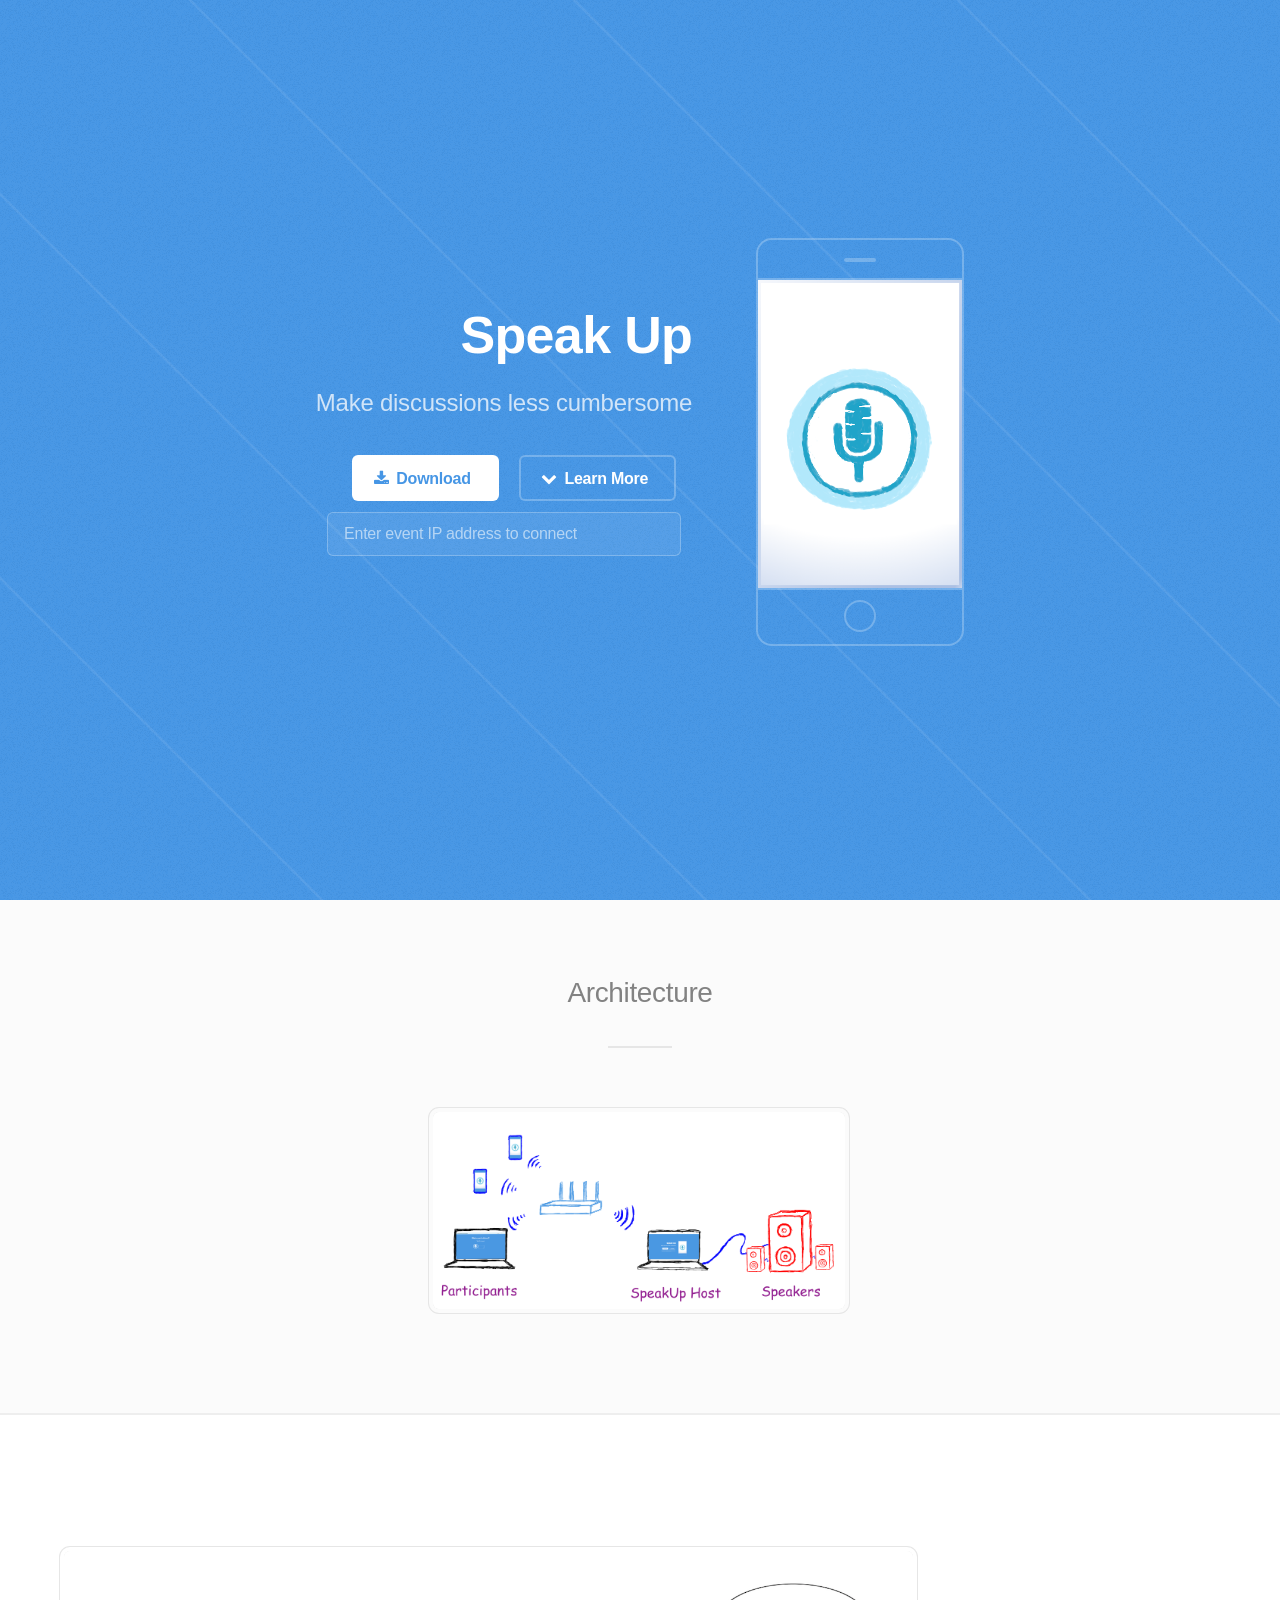
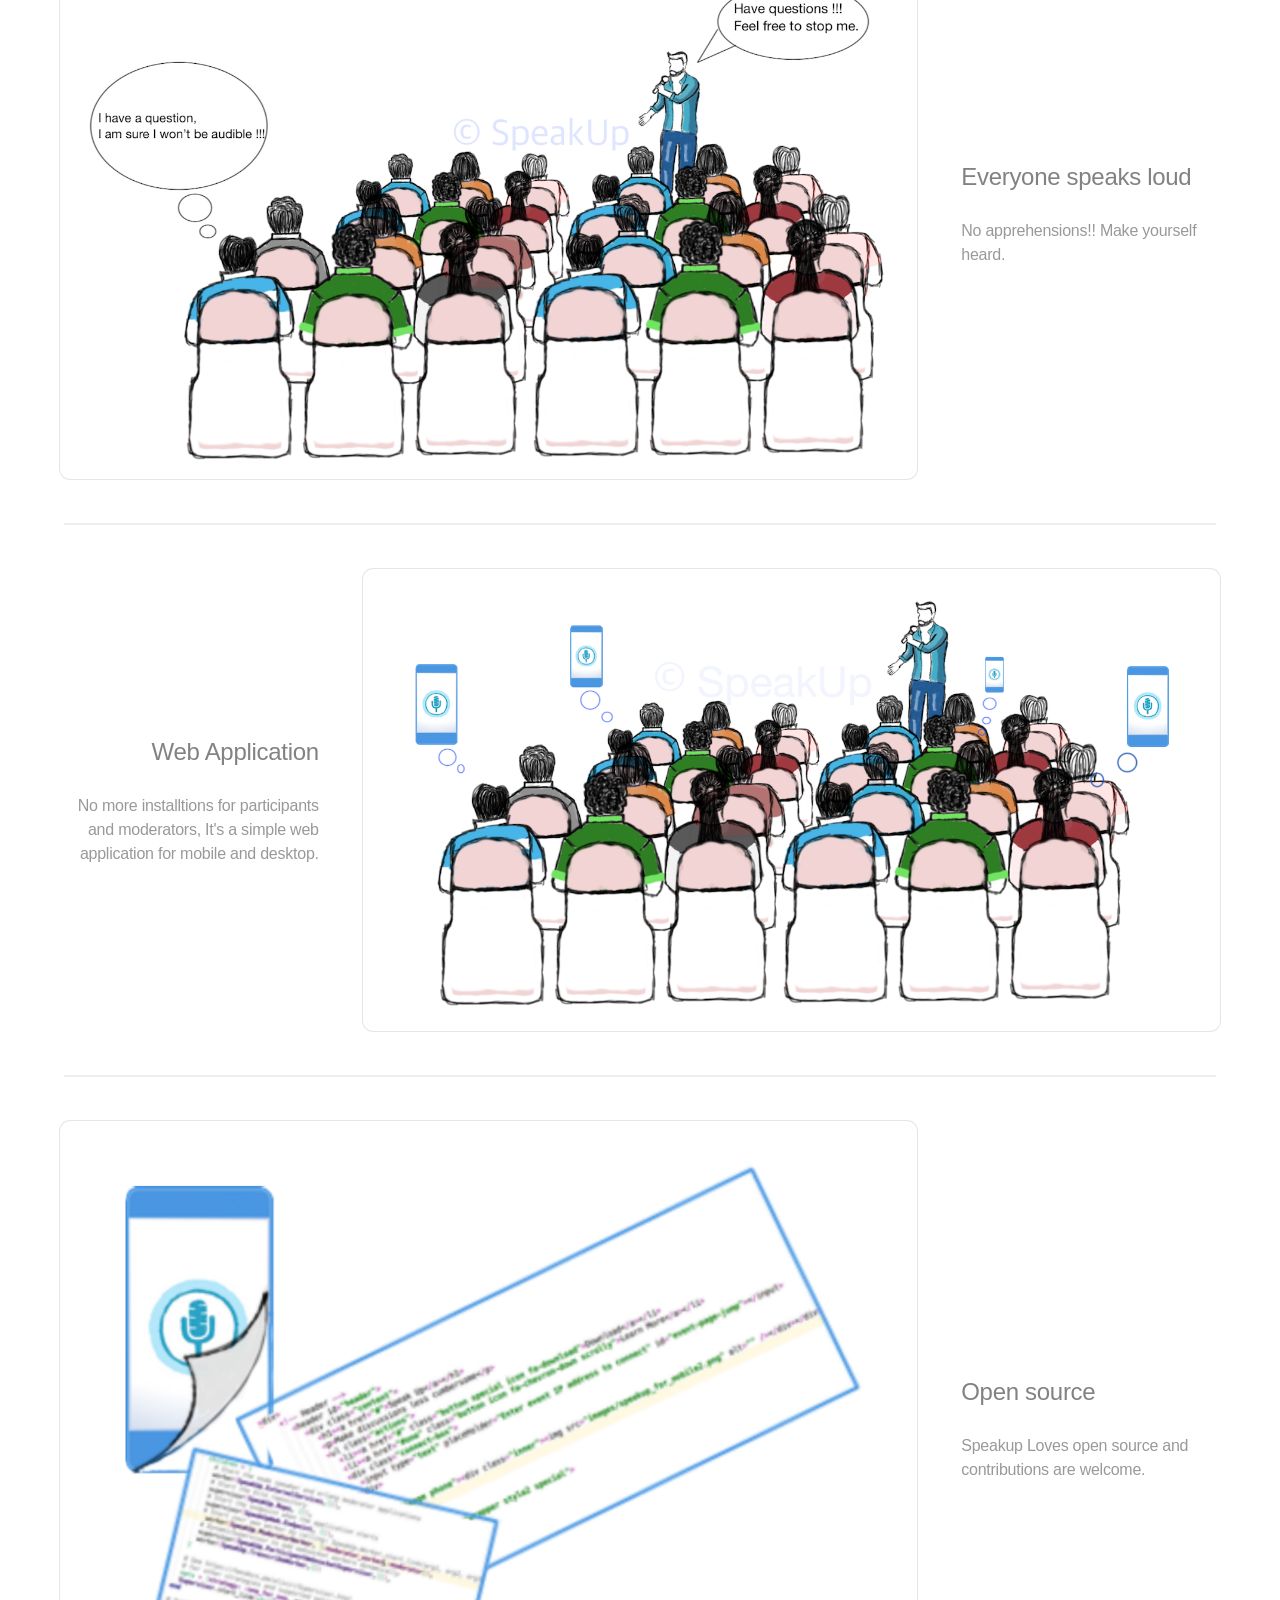
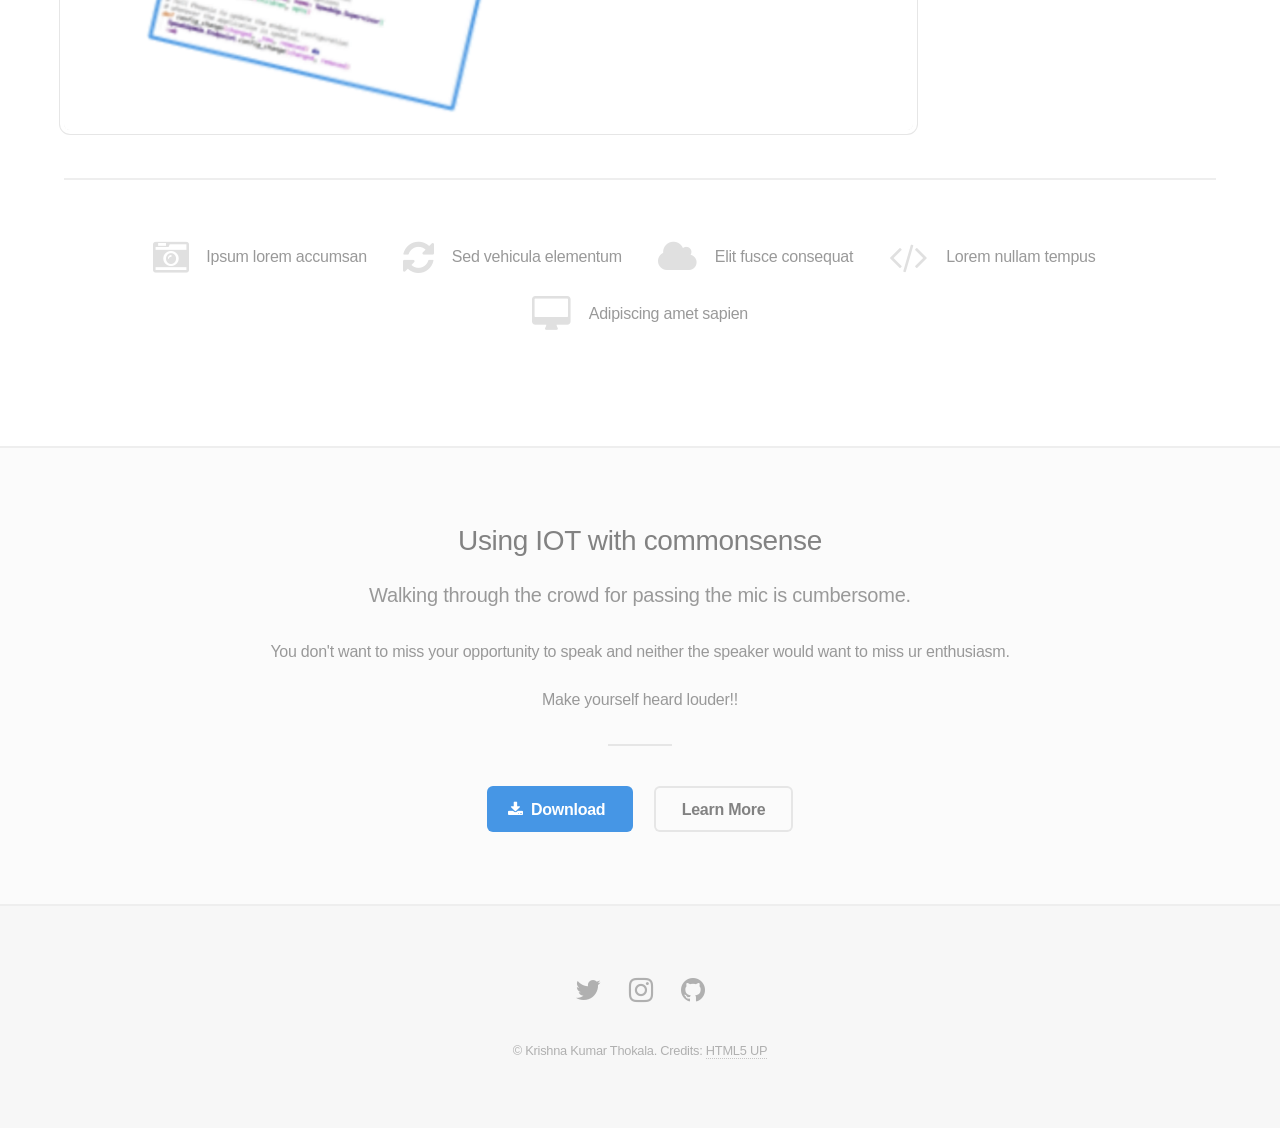
==== docs/index.html @ 26b88a7d "[Krishna] Modified site for github pages" ====
<!DOCTYPE HTML>
<html>
	<head>
		<title>Speak Up</title>
		<meta charset="utf-8" />
		<meta name="viewport" content="width=device-width, initial-scale=1" />
		<!--[if lte IE 8]><script src="assets/js/ie/html5shiv.js"></script><![endif]-->
		<link rel="stylesheet" href="assets/css/main.css" />
		<!--[if lte IE 8]><link rel="stylesheet" href="assets/css/ie8.css" /><![endif]-->
		<!--[if lte IE 9]><link rel="stylesheet" href="assets/css/ie9.css" /><![endif]-->
	</head>
	<body>

		<!-- Header -->
			<header id="header">
				<div class="content">
					<h1><a href="#">Speak Up</a></h1>
					<p>Make discussions less cumbersome</p>
					<ul class="actions">
						<li><a href="#" class="button special icon fa-download">Download</a></li>
						<li><a href="#one" class="button icon fa-chevron-down scrolly">Learn More</a></li>
						<div class="connect-box">
            	<input type="text" placeHolder="Enter event IP address to connect" id="event-page-jump"></input>
						</div>
					</ul>
				</div>
				<div class="image phone"><div class="inner"><img src="images/speakup_for_mobile2.png" alt="" /></div></div>
			</header>

		<!-- One -->
			<section id="one" class="wrapper style2 special">
				<header class="major">
					<h2>Architecture</h2>
				</header>
				<div class="inner alt">
					<section class="spotlight architecture-img">
						<div class="image"><img src="images/speakup_arch1_reduced.png" alt="" /></div>
					</section>
				</div>
			</section>

		<!-- Two -->
			<section id="two" class="wrapper">
				<div class="inner alt">
					<section class="spotlight">
						<div class="image"><img src="images/speakup_everyone_louder_copyright.png" alt="" /></div>
						<div class="content">
							<h3>Everyone speaks loud</h3>
							<p>No apprehensions!! Make yourself heard.</p>
						</div>
					</section>
					<section class="spotlight">
						<div class="image"><img src="images/speakup_speak_from_mobile_copyright.png" alt="" /></div>
						<div class="content">
							<h3>Web Application</h3>
							<p>No more installtions for participants and moderators, It's a simple web application for mobile and desktop.</p>
						</div>
					</section>
					<section class="spotlight">
						<div class="image"><img src="images/speakup_open_source.png" alt="" /></div>
						<div class="content">
							<h3>Open source</h3>
							<p>Speakup Loves open source and contributions are welcome.</p>
						</div>
					</section>
					<section class="special">
						<ul class="icons labeled">
							<li><span class="icon fa-camera-retro"><span class="label">Ipsum lorem accumsan</span></span></li>
							<li><span class="icon fa-refresh"><span class="label">Sed vehicula elementum</span></span></li>
							<li><span class="icon fa-cloud"><span class="label">Elit fusce consequat</span></span></li>
							<li><span class="icon fa-code"><span class="label">Lorem nullam tempus</span></span></li>
							<li><span class="icon fa-desktop"><span class="label">Adipiscing amet sapien</span></span></li>
						</ul>
					</section>
				</div>
			</section>

		<!-- Three -->
			<section id="three" class="wrapper style2 special">
				<header class="major">
					<h2>Using IOT with commonsense</h2>
					<p>Walking through the crowd for passing the mic is cumbersome.</p>
<p>You don't want to miss your opportunity to speak and neither the speaker would want to miss ur enthusiasm. </p>
<p>Make yourself heard louder!!</p>
				</header>
				<ul class="actions">
					<li><a href="#" class="button special icon fa-download">Download</a></li>
					<li><a href="#" class="button">Learn More</a></li>
				</ul>
			</section>
		<!-- Footer -->
			<footer id="footer">
				<ul class="icons">
					<li><a href="#" class="icon fa-twitter"><span class="label">Twitter</span></a></li>
					<li><a href="#" class="icon fa-instagram"><span class="label">Instagram</span></a></li>					
					<li><a href="#" class="icon fa-github"><span class="label">Github</span></a></li>
				</ul>
				<p class="copyright">&copy; Krishna Kumar Thokala. Credits: <a href="http://html5up.net">HTML5 UP</a></p>
			</footer>

		<!-- Scripts -->
			<script src="assets/js/jquery.min.js"></script>
			<script src="assets/js/jquery.scrolly.min.js"></script>
			<script src="assets/js/skel.min.js"></script>
			<script src="assets/js/util.js"></script>
			<!--[if lte IE 8]><script src="assets/js/ie/respond.min.js"></script><![endif]-->
			<script src="assets/js/main.js"></script>

	</body>
</html>
---- docs/assets/css/main.css ----
@import url(font-awesome.min.css);

/*
	Fractal by HTML5 UP
	html5up.net | @ajlkn
	Free for personal and commercial use under the CCA 3.0 license (html5up.net/license)
*/

/* Reset */

	html, body, div, span, applet, object, iframe, h1, h2, h3, h4, h5, h6, p, blockquote, pre, a, abbr, acronym, address, big, cite, code, del, dfn, em, img, ins, kbd, q, s, samp, small, strike, strong, sub, sup, tt, var, b, u, i, center, dl, dt, dd, ol, ul, li, fieldset, form, label, legend, table, caption, tbody, tfoot, thead, tr, th, td, article, aside, canvas, details, embed, figure, figcaption, footer, header, hgroup, menu, nav, output, ruby, section, summary, time, mark, audio, video {
		margin: 0;
		padding: 0;
		border: 0;
		font-size: 100%;
		font: inherit;
		vertical-align: baseline;
	}

	article, aside, details, figcaption, figure, footer, header, hgroup, menu, nav, section {
		display: block;
	}

	body {
		line-height: 1;
	}

	ol, ul {
		list-style: none;
	}

	blockquote, q {
		quotes: none;
	}

	blockquote:before, blockquote:after, q:before, q:after {
		content: '';
		content: none;
	}

	table {
		border-collapse: collapse;
		border-spacing: 0;
	}

	body {
		-webkit-text-size-adjust: none;
	}

/* Box Model */

	*, *:before, *:after {
		-moz-box-sizing: border-box;
		-webkit-box-sizing: border-box;
		box-sizing: border-box;
	}

/* Grid */

	.row {
		border-bottom: solid 1px transparent;
		-moz-box-sizing: border-box;
		-webkit-box-sizing: border-box;
		box-sizing: border-box;
	}

	.row > * {
		float: left;
		-moz-box-sizing: border-box;
		-webkit-box-sizing: border-box;
		box-sizing: border-box;
	}

	.row:after, .row:before {
		content: '';
		display: block;
		clear: both;
		height: 0;
	}

	.row.uniform > * > :first-child {
		margin-top: 0;
	}

	.row.uniform > * > :last-child {
		margin-bottom: 0;
	}

	.row.\30 \25 > * {
		padding: 0 0 0 0em;
	}

	.row.\30 \25 {
		margin: 0 0 -1px 0em;
	}

	.row.uniform.\30 \25 > * {
		padding: 0em 0 0 0em;
	}

	.row.uniform.\30 \25 {
		margin: 0em 0 -1px 0em;
	}

	.row > * {
		padding: 0 0 0 1.5em;
	}

	.row {
		margin: 0 0 -1px -1.5em;
	}

	.row.uniform > * {
		padding: 1.5em 0 0 1.5em;
	}

	.row.uniform {
		margin: -1.5em 0 -1px -1.5em;
	}

	.row.\32 00\25 > * {
		padding: 0 0 0 3em;
	}

	.row.\32 00\25 {
		margin: 0 0 -1px -3em;
	}

	.row.uniform.\32 00\25 > * {
		padding: 3em 0 0 3em;
	}

	.row.uniform.\32 00\25 {
		margin: -3em 0 -1px -3em;
	}

	.row.\31 50\25 > * {
		padding: 0 0 0 2.25em;
	}

	.row.\31 50\25 {
		margin: 0 0 -1px -2.25em;
	}

	.row.uniform.\31 50\25 > * {
		padding: 2.25em 0 0 2.25em;
	}

	.row.uniform.\31 50\25 {
		margin: -2.25em 0 -1px -2.25em;
	}

	.row.\35 0\25 > * {
		padding: 0 0 0 0.75em;
	}

	.row.\35 0\25 {
		margin: 0 0 -1px -0.75em;
	}

	.row.uniform.\35 0\25 > * {
		padding: 0.75em 0 0 0.75em;
	}

	.row.uniform.\35 0\25 {
		margin: -0.75em 0 -1px -0.75em;
	}

	.row.\32 5\25 > * {
		padding: 0 0 0 0.375em;
	}

	.row.\32 5\25 {
		margin: 0 0 -1px -0.375em;
	}

	.row.uniform.\32 5\25 > * {
		padding: 0.375em 0 0 0.375em;
	}

	.row.uniform.\32 5\25 {
		margin: -0.375em 0 -1px -0.375em;
	}

	.\31 2u, .\31 2u\24 {
		width: 100%;
		clear: none;
		margin-left: 0;
	}

	.\31 1u, .\31 1u\24 {
		width: 91.6666666667%;
		clear: none;
		margin-left: 0;
	}

	.\31 0u, .\31 0u\24 {
		width: 83.3333333333%;
		clear: none;
		margin-left: 0;
	}

	.\39 u, .\39 u\24 {
		width: 75%;
		clear: none;
		margin-left: 0;
	}

	.\38 u, .\38 u\24 {
		width: 66.6666666667%;
		clear: none;
		margin-left: 0;
	}

	.\37 u, .\37 u\24 {
		width: 58.3333333333%;
		clear: none;
		margin-left: 0;
	}

	.\36 u, .\36 u\24 {
		width: 50%;
		clear: none;
		margin-left: 0;
	}

	.\35 u, .\35 u\24 {
		width: 41.6666666667%;
		clear: none;
		margin-left: 0;
	}

	.\34 u, .\34 u\24 {
		width: 33.3333333333%;
		clear: none;
		margin-left: 0;
	}

	.\33 u, .\33 u\24 {
		width: 25%;
		clear: none;
		margin-left: 0;
	}

	.\32 u, .\32 u\24 {
		width: 16.6666666667%;
		clear: none;
		margin-left: 0;
	}

	.\31 u, .\31 u\24 {
		width: 8.3333333333%;
		clear: none;
		margin-left: 0;
	}

	.\31 2u\24 + *,
	.\31 1u\24 + *,
	.\31 0u\24 + *,
	.\39 u\24 + *,
	.\38 u\24 + *,
	.\37 u\24 + *,
	.\36 u\24 + *,
	.\35 u\24 + *,
	.\34 u\24 + *,
	.\33 u\24 + *,
	.\32 u\24 + *,
	.\31 u\24 + * {
		clear: left;
	}

	.\-11u {
		margin-left: 91.66667%;
	}

	.\-10u {
		margin-left: 83.33333%;
	}

	.\-9u {
		margin-left: 75%;
	}

	.\-8u {
		margin-left: 66.66667%;
	}

	.\-7u {
		margin-left: 58.33333%;
	}

	.\-6u {
		margin-left: 50%;
	}

	.\-5u {
		margin-left: 41.66667%;
	}

	.\-4u {
		margin-left: 33.33333%;
	}

	.\-3u {
		margin-left: 25%;
	}

	.\-2u {
		margin-left: 16.66667%;
	}

	.\-1u {
		margin-left: 8.33333%;
	}

	@media screen and (max-width: 1680px) {

		.row > * {
			padding: 0 0 0 1.5em;
		}

		.row {
			margin: 0 0 -1px -1.5em;
		}

		.row.uniform > * {
			padding: 1.5em 0 0 1.5em;
		}

		.row.uniform {
			margin: -1.5em 0 -1px -1.5em;
		}

		.row.\32 00\25 > * {
			padding: 0 0 0 3em;
		}

		.row.\32 00\25 {
			margin: 0 0 -1px -3em;
		}

		.row.uniform.\32 00\25 > * {
			padding: 3em 0 0 3em;
		}

		.row.uniform.\32 00\25 {
			margin: -3em 0 -1px -3em;
		}

		.row.\31 50\25 > * {
			padding: 0 0 0 2.25em;
		}

		.row.\31 50\25 {
			margin: 0 0 -1px -2.25em;
		}

		.row.uniform.\31 50\25 > * {
			padding: 2.25em 0 0 2.25em;
		}

		.row.uniform.\31 50\25 {
			margin: -2.25em 0 -1px -2.25em;
		}

		.row.\35 0\25 > * {
			padding: 0 0 0 0.75em;
		}

		.row.\35 0\25 {
			margin: 0 0 -1px -0.75em;
		}

		.row.uniform.\35 0\25 > * {
			padding: 0.75em 0 0 0.75em;
		}

		.row.uniform.\35 0\25 {
			margin: -0.75em 0 -1px -0.75em;
		}

		.row.\32 5\25 > * {
			padding: 0 0 0 0.375em;
		}

		.row.\32 5\25 {
			margin: 0 0 -1px -0.375em;
		}

		.row.uniform.\32 5\25 > * {
			padding: 0.375em 0 0 0.375em;
		}

		.row.uniform.\32 5\25 {
			margin: -0.375em 0 -1px -0.375em;
		}

		.\31 2u\28xlarge\29, .\31 2u\24\28xlarge\29 {
			width: 100%;
			clear: none;
			margin-left: 0;
		}

		.\31 1u\28xlarge\29, .\31 1u\24\28xlarge\29 {
			width: 91.6666666667%;
			clear: none;
			margin-left: 0;
		}

		.\31 0u\28xlarge\29, .\31 0u\24\28xlarge\29 {
			width: 83.3333333333%;
			clear: none;
			margin-left: 0;
		}

		.\39 u\28xlarge\29, .\39 u\24\28xlarge\29 {
			width: 75%;
			clear: none;
			margin-left: 0;
		}

		.\38 u\28xlarge\29, .\38 u\24\28xlarge\29 {
			width: 66.6666666667%;
			clear: none;
			margin-left: 0;
		}

		.\37 u\28xlarge\29, .\37 u\24\28xlarge\29 {
			width: 58.3333333333%;
			clear: none;
			margin-left: 0;
		}

		.\36 u\28xlarge\29, .\36 u\24\28xlarge\29 {
			width: 50%;
			clear: none;
			margin-left: 0;
		}

		.\35 u\28xlarge\29, .\35 u\24\28xlarge\29 {
			width: 41.6666666667%;
			clear: none;
			margin-left: 0;
		}

		.\34 u\28xlarge\29, .\34 u\24\28xlarge\29 {
			width: 33.3333333333%;
			clear: none;
			margin-left: 0;
		}

		.\33 u\28xlarge\29, .\33 u\24\28xlarge\29 {
			width: 25%;
			clear: none;
			margin-left: 0;
		}

		.\32 u\28xlarge\29, .\32 u\24\28xlarge\29 {
			width: 16.6666666667%;
			clear: none;
			margin-left: 0;
		}

		.\31 u\28xlarge\29, .\31 u\24\28xlarge\29 {
			width: 8.3333333333%;
			clear: none;
			margin-left: 0;
		}

		.\31 2u\24\28xlarge\29 + *,
		.\31 1u\24\28xlarge\29 + *,
		.\31 0u\24\28xlarge\29 + *,
		.\39 u\24\28xlarge\29 + *,
		.\38 u\24\28xlarge\29 + *,
		.\37 u\24\28xlarge\29 + *,
		.\36 u\24\28xlarge\29 + *,
		.\35 u\24\28xlarge\29 + *,
		.\34 u\24\28xlarge\29 + *,
		.\33 u\24\28xlarge\29 + *,
		.\32 u\24\28xlarge\29 + *,
		.\31 u\24\28xlarge\29 + * {
			clear: left;
		}

		.\-11u\28xlarge\29 {
			margin-left: 91.66667%;
		}

		.\-10u\28xlarge\29 {
			margin-left: 83.33333%;
		}

		.\-9u\28xlarge\29 {
			margin-left: 75%;
		}

		.\-8u\28xlarge\29 {
			margin-left: 66.66667%;
		}

		.\-7u\28xlarge\29 {
			margin-left: 58.33333%;
		}

		.\-6u\28xlarge\29 {
			margin-left: 50%;
		}

		.\-5u\28xlarge\29 {
			margin-left: 41.66667%;
		}

		.\-4u\28xlarge\29 {
			margin-left: 33.33333%;
		}

		.\-3u\28xlarge\29 {
			margin-left: 25%;
		}

		.\-2u\28xlarge\29 {
			margin-left: 16.66667%;
		}

		.\-1u\28xlarge\29 {
			margin-left: 8.33333%;
		}

	}

	@media screen and (max-width: 1280px) {

		.row > * {
			padding: 0 0 0 1.5em;
		}

		.row {
			margin: 0 0 -1px -1.5em;
		}

		.row.uniform > * {
			padding: 1.5em 0 0 1.5em;
		}

		.row.uniform {
			margin: -1.5em 0 -1px -1.5em;
		}

		.row.\32 00\25 > * {
			padding: 0 0 0 3em;
		}

		.row.\32 00\25 {
			margin: 0 0 -1px -3em;
		}

		.row.uniform.\32 00\25 > * {
			padding: 3em 0 0 3em;
		}

		.row.uniform.\32 00\25 {
			margin: -3em 0 -1px -3em;
		}

		.row.\31 50\25 > * {
			padding: 0 0 0 2.25em;
		}

		.row.\31 50\25 {
			margin: 0 0 -1px -2.25em;
		}

		.row.uniform.\31 50\25 > * {
			padding: 2.25em 0 0 2.25em;
		}

		.row.uniform.\31 50\25 {
			margin: -2.25em 0 -1px -2.25em;
		}

		.row.\35 0\25 > * {
			padding: 0 0 0 0.75em;
		}

		.row.\35 0\25 {
			margin: 0 0 -1px -0.75em;
		}

		.row.uniform.\35 0\25 > * {
			padding: 0.75em 0 0 0.75em;
		}

		.row.uniform.\35 0\25 {
			margin: -0.75em 0 -1px -0.75em;
		}

		.row.\32 5\25 > * {
			padding: 0 0 0 0.375em;
		}

		.row.\32 5\25 {
			margin: 0 0 -1px -0.375em;
		}

		.row.uniform.\32 5\25 > * {
			padding: 0.375em 0 0 0.375em;
		}

		.row.uniform.\32 5\25 {
			margin: -0.375em 0 -1px -0.375em;
		}

		.\31 2u\28large\29, .\31 2u\24\28large\29 {
			width: 100%;
			clear: none;
			margin-left: 0;
		}

		.\31 1u\28large\29, .\31 1u\24\28large\29 {
			width: 91.6666666667%;
			clear: none;
			margin-left: 0;
		}

		.\31 0u\28large\29, .\31 0u\24\28large\29 {
			width: 83.3333333333%;
			clear: none;
			margin-left: 0;
		}

		.\39 u\28large\29, .\39 u\24\28large\29 {
			width: 75%;
			clear: none;
			margin-left: 0;
		}

		.\38 u\28large\29, .\38 u\24\28large\29 {
			width: 66.6666666667%;
			clear: none;
			margin-left: 0;
		}

		.\37 u\28large\29, .\37 u\24\28large\29 {
			width: 58.3333333333%;
			clear: none;
			margin-left: 0;
		}

		.\36 u\28large\29, .\36 u\24\28large\29 {
			width: 50%;
			clear: none;
			margin-left: 0;
		}

		.\35 u\28large\29, .\35 u\24\28large\29 {
			width: 41.6666666667%;
			clear: none;
			margin-left: 0;
		}

		.\34 u\28large\29, .\34 u\24\28large\29 {
			width: 33.3333333333%;
			clear: none;
			margin-left: 0;
		}

		.\33 u\28large\29, .\33 u\24\28large\29 {
			width: 25%;
			clear: none;
			margin-left: 0;
		}

		.\32 u\28large\29, .\32 u\24\28large\29 {
			width: 16.6666666667%;
			clear: none;
			margin-left: 0;
		}

		.\31 u\28large\29, .\31 u\24\28large\29 {
			width: 8.3333333333%;
			clear: none;
			margin-left: 0;
		}

		.\31 2u\24\28large\29 + *,
		.\31 1u\24\28large\29 + *,
		.\31 0u\24\28large\29 + *,
		.\39 u\24\28large\29 + *,
		.\38 u\24\28large\29 + *,
		.\37 u\24\28large\29 + *,
		.\36 u\24\28large\29 + *,
		.\35 u\24\28large\29 + *,
		.\34 u\24\28large\29 + *,
		.\33 u\24\28large\29 + *,
		.\32 u\24\28large\29 + *,
		.\31 u\24\28large\29 + * {
			clear: left;
		}

		.\-11u\28large\29 {
			margin-left: 91.66667%;
		}

		.\-10u\28large\29 {
			margin-left: 83.33333%;
		}

		.\-9u\28large\29 {
			margin-left: 75%;
		}

		.\-8u\28large\29 {
			margin-left: 66.66667%;
		}

		.\-7u\28large\29 {
			margin-left: 58.33333%;
		}

		.\-6u\28large\29 {
			margin-left: 50%;
		}

		.\-5u\28large\29 {
			margin-left: 41.66667%;
		}

		.\-4u\28large\29 {
			margin-left: 33.33333%;
		}

		.\-3u\28large\29 {
			margin-left: 25%;
		}

		.\-2u\28large\29 {
			margin-left: 16.66667%;
		}

		.\-1u\28large\29 {
			margin-left: 8.33333%;
		}

	}

	@media screen and (max-width: 980px) {

		.row > * {
			padding: 0 0 0 1.5em;
		}

		.row {
			margin: 0 0 -1px -1.5em;
		}

		.row.uniform > * {
			padding: 1.5em 0 0 1.5em;
		}

		.row.uniform {
			margin: -1.5em 0 -1px -1.5em;
		}

		.row.\32 00\25 > * {
			padding: 0 0 0 3em;
		}

		.row.\32 00\25 {
			margin: 0 0 -1px -3em;
		}

		.row.uniform.\32 00\25 > * {
			padding: 3em 0 0 3em;
		}

		.row.uniform.\32 00\25 {
			margin: -3em 0 -1px -3em;
		}

		.row.\31 50\25 > * {
			padding: 0 0 0 2.25em;
		}

		.row.\31 50\25 {
			margin: 0 0 -1px -2.25em;
		}

		.row.uniform.\31 50\25 > * {
			padding: 2.25em 0 0 2.25em;
		}

		.row.uniform.\31 50\25 {
			margin: -2.25em 0 -1px -2.25em;
		}

		.row.\35 0\25 > * {
			padding: 0 0 0 0.75em;
		}

		.row.\35 0\25 {
			margin: 0 0 -1px -0.75em;
		}

		.row.uniform.\35 0\25 > * {
			padding: 0.75em 0 0 0.75em;
		}

		.row.uniform.\35 0\25 {
			margin: -0.75em 0 -1px -0.75em;
		}

		.row.\32 5\25 > * {
			padding: 0 0 0 0.375em;
		}

		.row.\32 5\25 {
			margin: 0 0 -1px -0.375em;
		}

		.row.uniform.\32 5\25 > * {
			padding: 0.375em 0 0 0.375em;
		}

		.row.uniform.\32 5\25 {
			margin: -0.375em 0 -1px -0.375em;
		}

		.\31 2u\28medium\29, .\31 2u\24\28medium\29 {
			width: 100%;
			clear: none;
			margin-left: 0;
		}

		.\31 1u\28medium\29, .\31 1u\24\28medium\29 {
			width: 91.6666666667%;
			clear: none;
			margin-left: 0;
		}

		.\31 0u\28medium\29, .\31 0u\24\28medium\29 {
			width: 83.3333333333%;
			clear: none;
			margin-left: 0;
		}

		.\39 u\28medium\29, .\39 u\24\28medium\29 {
			width: 75%;
			clear: none;
			margin-left: 0;
		}

		.\38 u\28medium\29, .\38 u\24\28medium\29 {
			width: 66.6666666667%;
			clear: none;
			margin-left: 0;
		}

		.\37 u\28medium\29, .\37 u\24\28medium\29 {
			width: 58.3333333333%;
			clear: none;
			margin-left: 0;
		}

		.\36 u\28medium\29, .\36 u\24\28medium\29 {
			width: 50%;
			clear: none;
			margin-left: 0;
		}

		.\35 u\28medium\29, .\35 u\24\28medium\29 {
			width: 41.6666666667%;
			clear: none;
			margin-left: 0;
		}

		.\34 u\28medium\29, .\34 u\24\28medium\29 {
			width: 33.3333333333%;
			clear: none;
			margin-left: 0;
		}

		.\33 u\28medium\29, .\33 u\24\28medium\29 {
			width: 25%;
			clear: none;
			margin-left: 0;
		}

		.\32 u\28medium\29, .\32 u\24\28medium\29 {
			width: 16.6666666667%;
			clear: none;
			margin-left: 0;
		}

		.\31 u\28medium\29, .\31 u\24\28medium\29 {
			width: 8.3333333333%;
			clear: none;
			margin-left: 0;
		}

		.\31 2u\24\28medium\29 + *,
		.\31 1u\24\28medium\29 + *,
		.\31 0u\24\28medium\29 + *,
		.\39 u\24\28medium\29 + *,
		.\38 u\24\28medium\29 + *,
		.\37 u\24\28medium\29 + *,
		.\36 u\24\28medium\29 + *,
		.\35 u\24\28medium\29 + *,
		.\34 u\24\28medium\29 + *,
		.\33 u\24\28medium\29 + *,
		.\32 u\24\28medium\29 + *,
		.\31 u\24\28medium\29 + * {
			clear: left;
		}

		.\-11u\28medium\29 {
			margin-left: 91.66667%;
		}

		.\-10u\28medium\29 {
			margin-left: 83.33333%;
		}

		.\-9u\28medium\29 {
			margin-left: 75%;
		}

		.\-8u\28medium\29 {
			margin-left: 66.66667%;
		}

		.\-7u\28medium\29 {
			margin-left: 58.33333%;
		}

		.\-6u\28medium\29 {
			margin-left: 50%;
		}

		.\-5u\28medium\29 {
			margin-left: 41.66667%;
		}

		.\-4u\28medium\29 {
			margin-left: 33.33333%;
		}

		.\-3u\28medium\29 {
			margin-left: 25%;
		}

		.\-2u\28medium\29 {
			margin-left: 16.66667%;
		}

		.\-1u\28medium\29 {
			margin-left: 8.33333%;
		}

	}

	@media screen and (max-width: 736px) {

		.row > * {
			padding: 0 0 0 1.5em;
		}

		.row {
			margin: 0 0 -1px -1.5em;
		}

		.row.uniform > * {
			padding: 1.5em 0 0 1.5em;
		}

		.row.uniform {
			margin: -1.5em 0 -1px -1.5em;
		}

		.row.\32 00\25 > * {
			padding: 0 0 0 3em;
		}

		.row.\32 00\25 {
			margin: 0 0 -1px -3em;
		}

		.row.uniform.\32 00\25 > * {
			padding: 3em 0 0 3em;
		}

		.row.uniform.\32 00\25 {
			margin: -3em 0 -1px -3em;
		}

		.row.\31 50\25 > * {
			padding: 0 0 0 2.25em;
		}

		.row.\31 50\25 {
			margin: 0 0 -1px -2.25em;
		}

		.row.uniform.\31 50\25 > * {
			padding: 2.25em 0 0 2.25em;
		}

		.row.uniform.\31 50\25 {
			margin: -2.25em 0 -1px -2.25em;
		}

		.row.\35 0\25 > * {
			padding: 0 0 0 0.75em;
		}

		.row.\35 0\25 {
			margin: 0 0 -1px -0.75em;
		}

		.row.uniform.\35 0\25 > * {
			padding: 0.75em 0 0 0.75em;
		}

		.row.uniform.\35 0\25 {
			margin: -0.75em 0 -1px -0.75em;
		}

		.row.\32 5\25 > * {
			padding: 0 0 0 0.375em;
		}

		.row.\32 5\25 {
			margin: 0 0 -1px -0.375em;
		}

		.row.uniform.\32 5\25 > * {
			padding: 0.375em 0 0 0.375em;
		}

		.row.uniform.\32 5\25 {
			margin: -0.375em 0 -1px -0.375em;
		}

		.\31 2u\28small\29, .\31 2u\24\28small\29 {
			width: 100%;
			clear: none;
			margin-left: 0;
		}

		.\31 1u\28small\29, .\31 1u\24\28small\29 {
			width: 91.6666666667%;
			clear: none;
			margin-left: 0;
		}

		.\31 0u\28small\29, .\31 0u\24\28small\29 {
			width: 83.3333333333%;
			clear: none;
			margin-left: 0;
		}

		.\39 u\28small\29, .\39 u\24\28small\29 {
			width: 75%;
			clear: none;
			margin-left: 0;
		}

		.\38 u\28small\29, .\38 u\24\28small\29 {
			width: 66.6666666667%;
			clear: none;
			margin-left: 0;
		}

		.\37 u\28small\29, .\37 u\24\28small\29 {
			width: 58.3333333333%;
			clear: none;
			margin-left: 0;
		}

		.\36 u\28small\29, .\36 u\24\28small\29 {
			width: 50%;
			clear: none;
			margin-left: 0;
		}

		.\35 u\28small\29, .\35 u\24\28small\29 {
			width: 41.6666666667%;
			clear: none;
			margin-left: 0;
		}

		.\34 u\28small\29, .\34 u\24\28small\29 {
			width: 33.3333333333%;
			clear: none;
			margin-left: 0;
		}

		.\33 u\28small\29, .\33 u\24\28small\29 {
			width: 25%;
			clear: none;
			margin-left: 0;
		}

		.\32 u\28small\29, .\32 u\24\28small\29 {
			width: 16.6666666667%;
			clear: none;
			margin-left: 0;
		}

		.\31 u\28small\29, .\31 u\24\28small\29 {
			width: 8.3333333333%;
			clear: none;
			margin-left: 0;
		}

		.\31 2u\24\28small\29 + *,
		.\31 1u\24\28small\29 + *,
		.\31 0u\24\28small\29 + *,
		.\39 u\24\28small\29 + *,
		.\38 u\24\28small\29 + *,
		.\37 u\24\28small\29 + *,
		.\36 u\24\28small\29 + *,
		.\35 u\24\28small\29 + *,
		.\34 u\24\28small\29 + *,
		.\33 u\24\28small\29 + *,
		.\32 u\24\28small\29 + *,
		.\31 u\24\28small\29 + * {
			clear: left;
		}

		.\-11u\28small\29 {
			margin-left: 91.66667%;
		}

		.\-10u\28small\29 {
			margin-left: 83.33333%;
		}

		.\-9u\28small\29 {
			margin-left: 75%;
		}

		.\-8u\28small\29 {
			margin-left: 66.66667%;
		}

		.\-7u\28small\29 {
			margin-left: 58.33333%;
		}

		.\-6u\28small\29 {
			margin-left: 50%;
		}

		.\-5u\28small\29 {
			margin-left: 41.66667%;
		}

		.\-4u\28small\29 {
			margin-left: 33.33333%;
		}

		.\-3u\28small\29 {
			margin-left: 25%;
		}

		.\-2u\28small\29 {
			margin-left: 16.66667%;
		}

		.\-1u\28small\29 {
			margin-left: 8.33333%;
		}

	}

	@media screen and (max-width: 480px) {

		.row > * {
			padding: 0 0 0 1.5em;
		}

		.row {
			margin: 0 0 -1px -1.5em;
		}

		.row.uniform > * {
			padding: 1.5em 0 0 1.5em;
		}

		.row.uniform {
			margin: -1.5em 0 -1px -1.5em;
		}

		.row.\32 00\25 > * {
			padding: 0 0 0 3em;
		}

		.row.\32 00\25 {
			margin: 0 0 -1px -3em;
		}

		.row.uniform.\32 00\25 > * {
			padding: 3em 0 0 3em;
		}

		.row.uniform.\32 00\25 {
			margin: -3em 0 -1px -3em;
		}

		.row.\31 50\25 > * {
			padding: 0 0 0 2.25em;
		}

		.row.\31 50\25 {
			margin: 0 0 -1px -2.25em;
		}

		.row.uniform.\31 50\25 > * {
			padding: 2.25em 0 0 2.25em;
		}

		.row.uniform.\31 50\25 {
			margin: -2.25em 0 -1px -2.25em;
		}

		.row.\35 0\25 > * {
			padding: 0 0 0 0.75em;
		}

		.row.\35 0\25 {
			margin: 0 0 -1px -0.75em;
		}

		.row.uniform.\35 0\25 > * {
			padding: 0.75em 0 0 0.75em;
		}

		.row.uniform.\35 0\25 {
			margin: -0.75em 0 -1px -0.75em;
		}

		.row.\32 5\25 > * {
			padding: 0 0 0 0.375em;
		}

		.row.\32 5\25 {
			margin: 0 0 -1px -0.375em;
		}

		.row.uniform.\32 5\25 > * {
			padding: 0.375em 0 0 0.375em;
		}

		.row.uniform.\32 5\25 {
			margin: -0.375em 0 -1px -0.375em;
		}

		.\31 2u\28xsmall\29, .\31 2u\24\28xsmall\29 {
			width: 100%;
			clear: none;
			margin-left: 0;
		}

		.\31 1u\28xsmall\29, .\31 1u\24\28xsmall\29 {
			width: 91.6666666667%;
			clear: none;
			margin-left: 0;
		}

		.\31 0u\28xsmall\29, .\31 0u\24\28xsmall\29 {
			width: 83.3333333333%;
			clear: none;
			margin-left: 0;
		}

		.\39 u\28xsmall\29, .\39 u\24\28xsmall\29 {
			width: 75%;
			clear: none;
			margin-left: 0;
		}

		.\38 u\28xsmall\29, .\38 u\24\28xsmall\29 {
			width: 66.6666666667%;
			clear: none;
			margin-left: 0;
		}

		.\37 u\28xsmall\29, .\37 u\24\28xsmall\29 {
			width: 58.3333333333%;
			clear: none;
			margin-left: 0;
		}

		.\36 u\28xsmall\29, .\36 u\24\28xsmall\29 {
			width: 50%;
			clear: none;
			margin-left: 0;
		}

		.\35 u\28xsmall\29, .\35 u\24\28xsmall\29 {
			width: 41.6666666667%;
			clear: none;
			margin-left: 0;
		}

		.\34 u\28xsmall\29, .\34 u\24\28xsmall\29 {
			width: 33.3333333333%;
			clear: none;
			margin-left: 0;
		}

		.\33 u\28xsmall\29, .\33 u\24\28xsmall\29 {
			width: 25%;
			clear: none;
			margin-left: 0;
		}

		.\32 u\28xsmall\29, .\32 u\24\28xsmall\29 {
			width: 16.6666666667%;
			clear: none;
			margin-left: 0;
		}

		.\31 u\28xsmall\29, .\31 u\24\28xsmall\29 {
			width: 8.3333333333%;
			clear: none;
			margin-left: 0;
		}

		.\31 2u\24\28xsmall\29 + *,
		.\31 1u\24\28xsmall\29 + *,
		.\31 0u\24\28xsmall\29 + *,
		.\39 u\24\28xsmall\29 + *,
		.\38 u\24\28xsmall\29 + *,
		.\37 u\24\28xsmall\29 + *,
		.\36 u\24\28xsmall\29 + *,
		.\35 u\24\28xsmall\29 + *,
		.\34 u\24\28xsmall\29 + *,
		.\33 u\24\28xsmall\29 + *,
		.\32 u\24\28xsmall\29 + *,
		.\31 u\24\28xsmall\29 + * {
			clear: left;
		}

		.\-11u\28xsmall\29 {
			margin-left: 91.66667%;
		}

		.\-10u\28xsmall\29 {
			margin-left: 83.33333%;
		}

		.\-9u\28xsmall\29 {
			margin-left: 75%;
		}

		.\-8u\28xsmall\29 {
			margin-left: 66.66667%;
		}

		.\-7u\28xsmall\29 {
			margin-left: 58.33333%;
		}

		.\-6u\28xsmall\29 {
			margin-left: 50%;
		}

		.\-5u\28xsmall\29 {
			margin-left: 41.66667%;
		}

		.\-4u\28xsmall\29 {
			margin-left: 33.33333%;
		}

		.\-3u\28xsmall\29 {
			margin-left: 25%;
		}

		.\-2u\28xsmall\29 {
			margin-left: 16.66667%;
		}

		.\-1u\28xsmall\29 {
			margin-left: 8.33333%;
		}

	}

	@media screen and (max-width: 360px) {

		.row > * {
			padding: 0 0 0 1.5em;
		}

		.row {
			margin: 0 0 -1px -1.5em;
		}

		.row.uniform > * {
			padding: 1.5em 0 0 1.5em;
		}

		.row.uniform {
			margin: -1.5em 0 -1px -1.5em;
		}

		.row.\32 00\25 > * {
			padding: 0 0 0 3em;
		}

		.row.\32 00\25 {
			margin: 0 0 -1px -3em;
		}

		.row.uniform.\32 00\25 > * {
			padding: 3em 0 0 3em;
		}

		.row.uniform.\32 00\25 {
			margin: -3em 0 -1px -3em;
		}

		.row.\31 50\25 > * {
			padding: 0 0 0 2.25em;
		}

		.row.\31 50\25 {
			margin: 0 0 -1px -2.25em;
		}

		.row.uniform.\31 50\25 > * {
			padding: 2.25em 0 0 2.25em;
		}

		.row.uniform.\31 50\25 {
			margin: -2.25em 0 -1px -2.25em;
		}

		.row.\35 0\25 > * {
			padding: 0 0 0 0.75em;
		}

		.row.\35 0\25 {
			margin: 0 0 -1px -0.75em;
		}

		.row.uniform.\35 0\25 > * {
			padding: 0.75em 0 0 0.75em;
		}

		.row.uniform.\35 0\25 {
			margin: -0.75em 0 -1px -0.75em;
		}

		.row.\32 5\25 > * {
			padding: 0 0 0 0.375em;
		}

		.row.\32 5\25 {
			margin: 0 0 -1px -0.375em;
		}

		.row.uniform.\32 5\25 > * {
			padding: 0.375em 0 0 0.375em;
		}

		.row.uniform.\32 5\25 {
			margin: -0.375em 0 -1px -0.375em;
		}

		.\31 2u\28xxsmall\29, .\31 2u\24\28xxsmall\29 {
			width: 100%;
			clear: none;
			margin-left: 0;
		}

		.\31 1u\28xxsmall\29, .\31 1u\24\28xxsmall\29 {
			width: 91.6666666667%;
			clear: none;
			margin-left: 0;
		}

		.\31 0u\28xxsmall\29, .\31 0u\24\28xxsmall\29 {
			width: 83.3333333333%;
			clear: none;
			margin-left: 0;
		}

		.\39 u\28xxsmall\29, .\39 u\24\28xxsmall\29 {
			width: 75%;
			clear: none;
			margin-left: 0;
		}

		.\38 u\28xxsmall\29, .\38 u\24\28xxsmall\29 {
			width: 66.6666666667%;
			clear: none;
			margin-left: 0;
		}

		.\37 u\28xxsmall\29, .\37 u\24\28xxsmall\29 {
			width: 58.3333333333%;
			clear: none;
			margin-left: 0;
		}

		.\36 u\28xxsmall\29, .\36 u\24\28xxsmall\29 {
			width: 50%;
			clear: none;
			margin-left: 0;
		}

		.\35 u\28xxsmall\29, .\35 u\24\28xxsmall\29 {
			width: 41.6666666667%;
			clear: none;
			margin-left: 0;
		}

		.\34 u\28xxsmall\29, .\34 u\24\28xxsmall\29 {
			width: 33.3333333333%;
			clear: none;
			margin-left: 0;
		}

		.\33 u\28xxsmall\29, .\33 u\24\28xxsmall\29 {
			width: 25%;
			clear: none;
			margin-left: 0;
		}

		.\32 u\28xxsmall\29, .\32 u\24\28xxsmall\29 {
			width: 16.6666666667%;
			clear: none;
			margin-left: 0;
		}

		.\31 u\28xxsmall\29, .\31 u\24\28xxsmall\29 {
			width: 8.3333333333%;
			clear: none;
			margin-left: 0;
		}

		.\31 2u\24\28xxsmall\29 + *,
		.\31 1u\24\28xxsmall\29 + *,
		.\31 0u\24\28xxsmall\29 + *,
		.\39 u\24\28xxsmall\29 + *,
		.\38 u\24\28xxsmall\29 + *,
		.\37 u\24\28xxsmall\29 + *,
		.\36 u\24\28xxsmall\29 + *,
		.\35 u\24\28xxsmall\29 + *,
		.\34 u\24\28xxsmall\29 + *,
		.\33 u\24\28xxsmall\29 + *,
		.\32 u\24\28xxsmall\29 + *,
		.\31 u\24\28xxsmall\29 + * {
			clear: left;
		}

		.\-11u\28xxsmall\29 {
			margin-left: 91.66667%;
		}

		.\-10u\28xxsmall\29 {
			margin-left: 83.33333%;
		}

		.\-9u\28xxsmall\29 {
			margin-left: 75%;
		}

		.\-8u\28xxsmall\29 {
			margin-left: 66.66667%;
		}

		.\-7u\28xxsmall\29 {
			margin-left: 58.33333%;
		}

		.\-6u\28xxsmall\29 {
			margin-left: 50%;
		}

		.\-5u\28xxsmall\29 {
			margin-left: 41.66667%;
		}

		.\-4u\28xxsmall\29 {
			margin-left: 33.33333%;
		}

		.\-3u\28xxsmall\29 {
			margin-left: 25%;
		}

		.\-2u\28xxsmall\29 {
			margin-left: 16.66667%;
		}

		.\-1u\28xxsmall\29 {
			margin-left: 8.33333%;
		}

	}

/* Basic */

	@-ms-viewport {
		width: device-width;
	}

	body {
		-ms-overflow-style: scrollbar;
	}

	@media screen and (max-width: 360px) {

		html, body {
			min-width: 320px;
		}

	}

	body {
		background: #ffffff;
	}

		body.is-loading *, body.is-loading *:before, body.is-loading *:after {
			-moz-animation: none !important;
			-webkit-animation: none !important;
			-ms-animation: none !important;
			animation: none !important;
			-moz-transition: none !important;
			-webkit-transition: none !important;
			-ms-transition: none !important;
			transition: none !important;
		}

/* Type */

	body {
		color: #999999;
	}

	html, input, select, textarea {
		font-size: 16pt;
	}

		@media screen and (max-width: 1680px) {

			html, input, select, textarea {
				font-size: 13pt;
			}

		}

		@media screen and (max-width: 1280px) {

			html, input, select, textarea {
				font-size: 12pt;
			}

		}

		@media screen and (max-width: 360px) {

			html, input, select, textarea {
				font-size: 11pt;
			}

		}

	body, input, select, textarea {
		font-family: Arial, Helvetica, sans-serif;
		font-weight: normal;
		line-height: 1.5em;
		letter-spacing: -0.015em;
	}

	a {
		-moz-transition: color 0.2s ease-in-out, border-bottom-color 0.2s ease-in-out;
		-webkit-transition: color 0.2s ease-in-out, border-bottom-color 0.2s ease-in-out;
		-ms-transition: color 0.2s ease-in-out, border-bottom-color 0.2s ease-in-out;
		transition: color 0.2s ease-in-out, border-bottom-color 0.2s ease-in-out;
		text-decoration: none;
		border-bottom: dotted 1px;
	}

		a:hover {
			border-bottom-color: transparent !important;
		}

	strong, b {
		font-weight: bold;
	}

	em, i {
		font-style: italic;
	}

	p {
		margin: 0 0 2em 0;
	}

	h1, h2, h3, h4, h5, h6 {
		font-weight: normal;
		line-height: 1em;
		margin: 0 0 1em 0;
		letter-spacing: -0.0125em;
	}

		h1 a, h2 a, h3 a, h4 a, h5 a, h6 a {
			color: inherit;
			text-decoration: none;
			border-bottom: none;
		}

		@media screen and (max-width: 980px) {

			h1 br, h2 br, h3 br, h4 br, h5 br, h6 br {
				display: none;
			}

		}

	h2 {
		font-size: 1.75em;
		line-height: 1.5em;
	}

	h3 {
		font-size: 1.5em;
		line-height: 1.5em;
	}

	h4 {
		font-size: 1.1em;
		line-height: 1.5em;
	}

	h5 {
		font-size: 0.9em;
		line-height: 1.5em;
	}

	h6 {
		font-size: 0.7em;
		line-height: 1.5em;
	}

	@media screen and (max-width: 736px) {

		h2 {
			font-size: 1.25em;
		}

		h3 {
			font-size: 1.2em;
		}

		h4 {
			font-size: 1em;
		}

	}

	sub {
		font-size: 0.8em;
		position: relative;
		top: 0.5em;
	}

	sup {
		font-size: 0.8em;
		position: relative;
		top: -0.5em;
	}

	blockquote {
		border-left-style: solid;
		border-left-width: 4px;
		font-style: italic;
		margin: 0 0 2em 0;
		padding: 0.5em 0 0.5em 2em;
	}

	code {
		border-radius: 6px;
		border-style: solid;
		border-width: 1px;
		font-family: "Courier New", monospace;
		font-size: 0.9em;
		margin: 0 0.25em;
		padding: 0.25em 0.65em;
	}

	pre {
		-webkit-overflow-scrolling: touch;
		font-family: "Courier New", monospace;
		font-size: 0.9em;
		margin: 0 0 2em 0;
	}

		pre code {
			display: block;
			line-height: 1.75em;
			padding: 1em 1.5em;
			overflow-x: auto;
		}

	hr {
		border: 0;
		border-bottom-style: solid;
		border-bottom-width: 1px;
		margin: 2em 0;
	}

		hr.major {
			margin: 3em 0;
		}

	.align-left {
		text-align: left;
	}

	.align-center {
		text-align: center;
	}

	.align-right {
		text-align: right;
	}

	input, select, textarea {
		color: #999999;
	}

	a {
		color: inherit;
		border-bottom-color: #d6d6d6;
	}

		a:hover {
			color: #4696e5;
		}

	strong, b {
		color: #828282;
	}

	h1, h2, h3, h4, h5, h6 {
		color: #828282;
	}

	blockquote {
		border-left-color: #e6e6e6;
	}

	code {
		background: rgba(144, 144, 144, 0.075);
		border-color: #e6e6e6;
	}

	hr {
		border-bottom-color: #e6e6e6;
	}

/* Box */

	.box {
		border-radius: 6px;
		border: solid 1px #e6e6e6;
		margin-bottom: 2em;
		padding: 1.5em;
	}

		.box > :last-child,
		.box > :last-child > :last-child,
		.box > :last-child > :last-child > :last-child {
			margin-bottom: 0;
		}

		.box.alt {
			border: 0;
			border-radius: 0;
			padding: 0;
		}

/* Button */

	input[type="submit"],
	input[type="reset"],
	input[type="button"],
	button,
	.button {
		-moz-appearance: none;
		-webkit-appearance: none;
		-ms-appearance: none;
		appearance: none;
		-moz-transition: background-color 0.2s ease-in-out, color 0.2s ease-in-out;
		-webkit-transition: background-color 0.2s ease-in-out, color 0.2s ease-in-out;
		-ms-transition: background-color 0.2s ease-in-out, color 0.2s ease-in-out;
		transition: background-color 0.2s ease-in-out, color 0.2s ease-in-out;
		border-radius: 6px;
		border: 0;
		cursor: pointer;
		display: inline-block;
		font-weight: bold;
		height: 2.85em;
		line-height: 2.95em;
		padding: 0 1.75em;
		text-align: center;
		text-decoration: none;
		white-space: nowrap;
	}

		input[type="submit"].icon,
		input[type="reset"].icon,
		input[type="button"].icon,
		button.icon,
		.button.icon {
			padding-left: 1.35em;
		}

			input[type="submit"].icon:before,
			input[type="reset"].icon:before,
			input[type="button"].icon:before,
			button.icon:before,
			.button.icon:before {
				margin-right: 0.5em;
			}

		input[type="submit"].fit,
		input[type="reset"].fit,
		input[type="button"].fit,
		button.fit,
		.button.fit {
			display: block;
			margin: 0 0 1em 0;
			width: 100%;
		}

		input[type="submit"].small,
		input[type="reset"].small,
		input[type="button"].small,
		button.small,
		.button.small {
			font-size: 0.8em;
		}

		input[type="submit"].big,
		input[type="reset"].big,
		input[type="button"].big,
		button.big,
		.button.big {
			font-size: 1.35em;
		}

		input[type="submit"].disabled, input[type="submit"]:disabled,
		input[type="reset"].disabled,
		input[type="reset"]:disabled,
		input[type="button"].disabled,
		input[type="button"]:disabled,
		button.disabled,
		button:disabled,
		.button.disabled,
		.button:disabled {
			-moz-pointer-events: none;
			-webkit-pointer-events: none;
			-ms-pointer-events: none;
			pointer-events: none;
			cursor: default;
			opacity: 0.25;
		}

	@media screen and (max-width: 480px) and (orientation: portrait) {

		input[type="submit"],
		input[type="reset"],
		input[type="button"],
		button,
		.button {
			padding: 0;
		}

	}

	input[type="submit"],
	input[type="reset"],
	input[type="button"],
	button,
	.button {
		background-color: transparent;
		color: #828282 !important;
		box-shadow: inset 0 0 0 2px #e6e6e6;
	}

		input[type="submit"]:hover,
		input[type="reset"]:hover,
		input[type="button"]:hover,
		button:hover,
		.button:hover {
			background-color: rgba(144, 144, 144, 0.075);
		}

		input[type="submit"]:active,
		input[type="reset"]:active,
		input[type="button"]:active,
		button:active,
		.button:active {
			background-color: rgba(144, 144, 144, 0.15);
		}

		input[type="submit"].special,
		input[type="reset"].special,
		input[type="button"].special,
		button.special,
		.button.special {
			box-shadow: none;
			background-color: #4696e5;
			color: #ffffff !important;
		}

			input[type="submit"].special:hover,
			input[type="reset"].special:hover,
			input[type="button"].special:hover,
			button.special:hover,
			.button.special:hover {
				background-color: #5ca3e8;
			}

			input[type="submit"].special:active,
			input[type="reset"].special:active,
			input[type="button"].special:active,
			button.special:active,
			.button.special:active {
				background-color: #3089e2;
			}

/* Form */

	form {
		margin: 0 0 2em 0;
	}

	label {
		display: block;
		font-size: 0.9em;
		font-weight: bold;
		margin: 0 0 1em 0;
	}

	input[type="text"],
	input[type="password"],
	input[type="email"],
	select,
	textarea {
		-moz-appearance: none;
		-webkit-appearance: none;
		-ms-appearance: none;
		appearance: none;
		border-radius: 6px;
		border: none;
		border-style: solid;
		border-width: 1px;
		color: inherit;
		display: block;
		outline: 0;
		padding: 0 1em;
		text-decoration: none;
		width: 100%;
	}

		input[type="text"]:invalid,
		input[type="password"]:invalid,
		input[type="email"]:invalid,
		select:invalid,
		textarea:invalid {
			box-shadow: none;
		}

	.select-wrapper {
		text-decoration: none;
		display: block;
		position: relative;
	}

		.select-wrapper:before {
			-moz-osx-font-smoothing: grayscale;
			-webkit-font-smoothing: antialiased;
			font-family: FontAwesome;
			font-style: normal;
			font-weight: normal;
			text-transform: none !important;
		}

		.select-wrapper:before {
			content: '\f078';
			display: block;
			height: 2.75em;
			line-height: 2.75em;
			pointer-events: none;
			position: absolute;
			right: 0;
			text-align: center;
			top: 0;
			width: 2.75em;
		}

		.select-wrapper select::-ms-expand {
			display: none;
		}

	input[type="text"],
	input[type="password"],
	input[type="email"],
	select {
		height: 2.75em;
	}

	textarea {
		padding: 0.75em 1em;
	}

	input[type="checkbox"],
	input[type="radio"] {
		-moz-appearance: none;
		-webkit-appearance: none;
		-ms-appearance: none;
		appearance: none;
		display: block;
		float: left;
		margin-right: -2em;
		opacity: 0;
		width: 1em;
		z-index: -1;
	}

		input[type="checkbox"] + label,
		input[type="radio"] + label {
			text-decoration: none;
			cursor: pointer;
			display: inline-block;
			font-size: 1em;
			font-weight: normal;
			padding-left: 2.4em;
			padding-right: 0.75em;
			position: relative;
		}

			input[type="checkbox"] + label:before,
			input[type="radio"] + label:before {
				-moz-osx-font-smoothing: grayscale;
				-webkit-font-smoothing: antialiased;
				font-family: FontAwesome;
				font-style: normal;
				font-weight: normal;
				text-transform: none !important;
			}

			input[type="checkbox"] + label:before,
			input[type="radio"] + label:before {
				border-radius: 6px;
				border-style: solid;
				border-width: 1px;
				content: '';
				display: inline-block;
				height: 1.65em;
				left: 0;
				line-height: 1.58125em;
				position: absolute;
				text-align: center;
				top: 0;
				width: 1.65em;
			}

		input[type="checkbox"]:checked + label:before,
		input[type="radio"]:checked + label:before {
			content: '\f00c';
		}

	input[type="checkbox"] + label:before {
		border-radius: 6px;
	}

	input[type="radio"] + label:before {
		border-radius: 100%;
	}

	::-webkit-input-placeholder {
		opacity: 1.0;
	}

	:-moz-placeholder {
		opacity: 1.0;
	}

	::-moz-placeholder {
		opacity: 1.0;
	}

	:-ms-input-placeholder {
		opacity: 1.0;
	}

	.formerize-placeholder {
		opacity: 1.0;
	}

	label {
		color: #828282;
	}

	input[type="text"],
	input[type="password"],
	input[type="email"],
	select,
	textarea {
		color: inherit;
		background-color: rgba(144, 144, 144, 0.075);
		border-color: #e6e6e6;
	}

		input[type="text"]:focus,
		input[type="password"]:focus,
		input[type="email"]:focus,
		select:focus,
		textarea:focus {
			border-color: #4696e5;
			box-shadow: 0 0 0 1px #4696e5;
		}

	.select-wrapper:before {
		color: #e6e6e6;
	}

	input[type="checkbox"] + label,
	input[type="radio"] + label {
		color: #999999;
	}

		input[type="checkbox"] + label:before,
		input[type="radio"] + label:before {
			background-color: rgba(144, 144, 144, 0.075);
			border-color: #e6e6e6;
		}

	input[type="checkbox"]:checked + label:before,
	input[type="radio"]:checked + label:before {
		background-color: #4696e5;
		border-color: #4696e5;
		color: #ffffff;
	}

	input[type="checkbox"]:focus + label:before,
	input[type="radio"]:focus + label:before {
		border-color: #4696e5;
		box-shadow: 0 0 0 1px #4696e5;
	}

	::-webkit-input-placeholder {
		color: #e0e0e0 !important;
	}

	:-moz-placeholder {
		color: #e0e0e0 !important;
	}

	::-moz-placeholder {
		color: #e0e0e0 !important;
	}

	:-ms-input-placeholder {
		color: #e0e0e0 !important;
	}

	.formerize-placeholder {
		color: #e0e0e0 !important;
	}

/* Icon */

	.icon {
		text-decoration: none;
		border-bottom: none;
		position: relative;
	}

		.icon:before {
			-moz-osx-font-smoothing: grayscale;
			-webkit-font-smoothing: antialiased;
			font-family: FontAwesome;
			font-style: normal;
			font-weight: normal;
			text-transform: none !important;
		}

		.icon > .label {
			display: none;
		}

	.icon {
		color: #e0e0e0;
	}

/* Image */

	.image {
		border-radius: 6px;
		border: 0;
		display: inline-block;
		position: relative;
		overflow: hidden;
	}

		.image img {
			border-radius: 6px;
			display: block;
		}

		.image.left, .image.right {
			max-width: 40%;
		}

			.image.left img, .image.right img {
				width: 100%;
			}

		.image.left {
			float: left;
			margin: 0 1.5em 1em 0;
			top: 0.25em;
		}

		.image.right {
			float: right;
			margin: 0 0 1em 1.5em;
			top: 0.25em;
		}

		.image.fit {
			display: block;
			margin: 0 0 2em 0;
			width: 100%;
		}

			.image.fit img {
				width: 100%;
			}

		.image.main {
			display: block;
			margin: 0 0 3em 0;
			width: 100%;
		}

			.image.main img {
				width: 100%;
			}

		.image.phone {
			box-shadow: none;
			border-radius: 0;
			margin: 0 0 3em 0;
			width: 13em;
		}

			.image.phone img {
				border-radius: 0;
				display: block;
				position: relative;
				width: 100%;
			}

			.image.phone .inner, .image.phone:before, .image.phone:after {
				display: block;
				border: solid 2px rgba(255, 255, 255, 0.25);
			}

			.image.phone .inner {
				position: relative;
			}

				.image.phone .inner:before, .image.phone .inner:after {
					content: '';
					position: absolute;
					left: 50%;
				}

				.image.phone .inner:before {
					top: -1.375em;
					margin-left: -1em;
					width: 2em;
					height: 0.25em;
					border-radius: 0.5em;
					background: rgba(255, 255, 255, 0.25);
				}

				.image.phone .inner:after {
					bottom: -2.75em;
					margin-left: -1em;
					width: 2em;
					height: 2em;
					border-radius: 100%;
					border: solid 2px rgba(255, 255, 255, 0.25);
				}

			.image.phone:before, .image.phone:after {
				content: '';
			}

			.image.phone:before {
				height: 2.5em;
				border-radius: 1em 1em 0 0;
				border-bottom: 0;
			}

			.image.phone:after {
				height: 3.5em;
				border-radius: 0 0 1em 1em;
				border-top: 0;
			}

	.image {
		box-shadow: 0 0 0 4px #ffffff, 0 0 0 5px #e6e6e6;
	}

		.image.phone {
			box-shadow: none;
		}

			.image.phone .inner, .image.phone:before, .image.phone:after {
				border-color: #e6e6e6;
			}

			.image.phone .inner:before {
				background: #e6e6e6;
			}

			.image.phone .inner:after {
				border-color: #e6e6e6;
			}

/* List */

	ol {
		list-style: decimal;
		margin: 0 0 2em 0;
		padding-left: 1.25em;
	}

		ol li {
			padding-left: 0.25em;
		}

	ul {
		list-style: disc;
		margin: 0 0 2em 0;
		padding-left: 1em;
	}

		ul li {
			padding-left: 0.5em;
		}

		ul.alt {
			list-style: none;
			padding-left: 0;
		}

			ul.alt li {
				border-top-style: solid;
				border-top-width: 1px;
				padding: 0.5em 0;
			}

				ul.alt li:first-child {
					border-top: 0;
					padding-top: 0;
				}

		ul.icons {
			cursor: default;
			list-style: none;
			padding-left: 0;
		}

			ul.icons li {
				display: inline-block;
				padding: 0 1.5em 0 0;
			}

				ul.icons li:last-child {
					padding-right: 0 !important;
				}

				ul.icons li .icon:before {
					font-size: 1.75rem;
				}

			ul.icons.major li {
				padding: 0 2.5em 0 0;
			}

				ul.icons.major li .icon:before {
					font-size: 2.75rem;
				}

			@media screen and (max-width: 736px) {

				ul.icons.major li {
					padding: 0 1.25em 0 0;
				}

					ul.icons.major li .icon:before {
						font-size: 1.75rem;
					}

			}

			ul.icons.labeled li {
				margin: 1em 0;
				padding: 0 2em 0 0;
			}

				ul.icons.labeled li .icon:before {
					vertical-align: middle;
					font-size: 2.25rem;
					margin-right: 0.5em;
				}

				ul.icons.labeled li .icon .label {
					display: inline-block;
					vertical-align: middle;
					color: #999999;
				}

	@media screen and (max-width: 736px) and (orientation: portrait) {

		ul.icons.labeled {
			text-align: left;
			margin-right: auto;
			margin-left: auto;
			display: inline-block;
			white-space: nowrap;
		}

			ul.icons.labeled li {
				display: block;
				padding: 0;
				margin: 1.5em 0 0 0;
			}

				ul.icons.labeled li .icon:before {
					width: 1.5em;
					display: block;
					float: left;
					margin-right: 0;
				}

				ul.icons.labeled li .icon:after {
					content: '';
					display: block;
					clear: both;
				}

				ul.icons.labeled li:first-child {
					margin-top: 0;
				}

	}

		ul.actions {
			cursor: default;
			list-style: none;
			padding-left: 0;
		}

			ul.actions li {
				display: inline-block;
				padding: 0 1em 0 0;
				vertical-align: middle;
			}

				ul.actions li:last-child {
					padding-right: 0;
				}

			ul.actions.small li {
				padding: 0 0.5em 0 0;
			}

			ul.actions.vertical li {
				display: block;
				padding: 1em 0 0 0;
			}

				ul.actions.vertical li:first-child {
					padding-top: 0;
				}

				ul.actions.vertical li > * {
					margin-bottom: 0;
				}

			ul.actions.vertical.small li {
				padding: 0.5em 0 0 0;
			}

				ul.actions.vertical.small li:first-child {
					padding-top: 0;
				}

			ul.actions.fit {
				display: table;
				margin-left: -1em;
				padding: 0;
				table-layout: fixed;
				width: calc(100% + 1em);
			}

				ul.actions.fit li {
					display: table-cell;
					padding: 0 0 0 1em;
				}

					ul.actions.fit li > * {
						margin-bottom: 0;
					}

				ul.actions.fit.small {
					margin-left: -0.5em;
					width: calc(100% + 0.5em);
				}

					ul.actions.fit.small li {
						padding: 0 0 0 0.5em;
					}

	@media screen and (max-width: 480px) and (orientation: portrait) {

		ul.actions {
			margin: 0 0 2em 0;
		}

			ul.actions li {
				padding: 1em 0 0 0;
				display: block;
				text-align: center;
				width: 100%;
			}

				ul.actions li:first-child {
					padding-top: 0;
				}

				ul.actions li > * {
					width: 100%;
					margin: 0 !important;
				}

					ul.actions li > *.icon:before {
						margin-left: -2em;
					}

			ul.actions.small li {
				padding: 0.5em 0 0 0;
			}

				ul.actions.small li:first-child {
					padding-top: 0;
				}

	}

	dl {
		margin: 0 0 2em 0;
	}

		dl dt {
			display: block;
			font-weight: bold;
			margin: 0 0 1em 0;
		}

		dl dd {
			margin-left: 2em;
		}

	ul.alt > li {
		border-top-color: #e6e6e6;
	}

/* Section/Article */

	section.special, article.special {
		text-align: center;
	}

	header p {
		position: relative;
		margin: 0 0 1.5em 0;
	}

		@media screen and (max-width: 736px) {

			header p br {
				display: none;
			}

		}

	header h2 + p {
		font-size: 1.25em;
		margin-top: -0.5em;
		line-height: 1.5em;
	}

	header h3 + p {
		font-size: 1.1em;
		margin-top: -0.25em;
		line-height: 1.5em;
	}

	header h4 + p,
	header h5 + p,
	header h6 + p {
		font-size: 0.9em;
		margin-top: -0.6em;
		line-height: 1.5em;
	}

	header.major {
		margin: 0 0 2.5em 0;
		text-align: center;
	}

		header.major:after {
			content: '';
			border-bottom: solid 2px #e6e6e6;
			display: block;
			width: 4em;
			margin: 2em auto 0 auto;
		}

		@media screen and (max-width: 736px) {

			header.major {
				margin: 0 0 2em 0;
			}

				header.major p {
					font-size: 1em;
				}

		}

/* Spotlight */

	.spotlight {
		display: -moz-flex;
		display: -webkit-flex;
		display: -ms-flex;
		display: flex;
		-moz-align-items: center;
		-webkit-align-items: center;
		-ms-align-items: center;
		align-items: center;
		/*margin: 0 0 2em 0;*/
	}

		.spotlight .image {
			width: 100%;
			/*border-radius: 100%;*/
			margin: 0 3em 0 0;
			display: block;
		}

			.spotlight .image img {
				display: block;
				/*border-radius: 100%;*/
				width: 100%;
			}

		.spotlight .content {
			width: 30%;
		}

			.spotlight .content > :last-child {
				margin-bottom: 0;
			}

		.spotlight:nth-child(2n) {
			-moz-flex-direction: row-reverse;
			-webkit-flex-direction: row-reverse;
			-ms-flex-direction: row-reverse;
			flex-direction: row-reverse;
		}

			.spotlight:nth-child(2n) .image {
				margin: 0 0 0 3em;
			}

			.spotlight:nth-child(2n) .content {
				text-align: right;
			}

	@media screen and (max-width: 736px) and (orientation: landscape) {

		.spotlight .image {
			margin: 0 2em 0 0;
		}

		.spotlight:nth-child(2n) .image {
			margin: 0 0 0 2em;
		}

	}

	@media screen and (max-width: 736px) and (orientation: portrait) {

		.spotlight {
			-moz-flex-direction: column !important;
			-webkit-flex-direction: column !important;
			-ms-flex-direction: column !important;
			flex-direction: column !important;
		}

			.spotlight .image {
				width: 100%;
				max-width: 60%;
				margin: 0 0 2em 0 !important;
			}

			.spotlight .content {
				width: 100%;
				text-align: center !important;
			}

	}

/* Table */

	.table-wrapper {
		-webkit-overflow-scrolling: touch;
		overflow-x: auto;
	}

	table {
		margin: 0 0 2em 0;
		width: 100%;
	}

		table tbody tr {
			border-style: solid;
			border-width: 1px;
			border-left: 0;
			border-right: 0;
		}

		table td {
			padding: 0.75em 0.75em;
		}

		table th {
			font-size: 0.9em;
			font-weight: bold;
			padding: 0 0.75em 0.75em 0.75em;
			text-align: left;
		}

		table thead {
			border-bottom-style: solid;
			border-bottom-width: 2px;
		}

		table tfoot {
			border-top-style: solid;
			border-top-width: 2px;
		}

		table.alt {
			border-collapse: separate;
		}

			table.alt tbody tr td {
				border-style: solid;
				border-width: 1px;
				border-left-width: 0;
				border-top-width: 0;
			}

				table.alt tbody tr td:first-child {
					border-left-width: 1px;
				}

			table.alt tbody tr:first-child td {
				border-top-width: 1px;
			}

			table.alt thead {
				border-bottom: 0;
			}

			table.alt tfoot {
				border-top: 0;
			}

	table tbody tr {
		border-color: #e6e6e6;
	}

		table tbody tr:nth-child(2n + 1) {
			background-color: rgba(144, 144, 144, 0.075);
		}

	table th {
		color: #828282;
	}

	table thead {
		border-bottom-color: #e6e6e6;
	}

	table tfoot {
		border-top-color: #e6e6e6;
	}

	table.alt tbody tr td {
		border-color: #e6e6e6;
	}

/* Wrapper */

	.wrapper {
		padding: 4.5em 0 2.5em 0 ;
		background-color: #ffffff;
		border-bottom: solid 2px #eeeeee;
	}

		.wrapper > .inner {
			/*margin-left: auto;*/
			/*margin-right: auto;*/
			margin: 5%;
			/*width: 50em;*/
		}

			.wrapper > .inner.alt > * {
				border-top: solid 2px #eeeeee;
				margin-bottom: 0;
				margin-top: 3em;
				padding-top: 3em;
			}

				.wrapper > .inner.alt > *:first-child {
					border-top: 0;
					margin-top: 0;
					padding-top: 0;
				}

		.wrapper.style1 {
			background-color: #4696e5;
			color: #d0e4f8;
		}

			.wrapper.style1 input[type="submit"],
			.wrapper.style1 input[type="reset"],
			.wrapper.style1 input[type="button"],
			.wrapper.style1 button,
			.wrapper.style1 .button {
				background-color: transparent;
				color: #ffffff !important;
				box-shadow: inset 0 0 0 2px rgba(255, 255, 255, 0.25);
			}

				.wrapper.style1 input[type="submit"]:hover,
				.wrapper.style1 input[type="reset"]:hover,
				.wrapper.style1 input[type="button"]:hover,
				.wrapper.style1 button:hover,
				.wrapper.style1 .button:hover {
					background-color: rgba(255, 255, 255, 0.075);
				}

				.wrapper.style1 input[type="submit"]:active,
				.wrapper.style1 input[type="reset"]:active,
				.wrapper.style1 input[type="button"]:active,
				.wrapper.style1 button:active,
				.wrapper.style1 .button:active {
					background-color: rgba(255, 255, 255, 0.2);
				}

				.wrapper.style1 input[type="submit"].special,
				.wrapper.style1 input[type="reset"].special,
				.wrapper.style1 input[type="button"].special,
				.wrapper.style1 button.special,
				.wrapper.style1 .button.special {
					box-shadow: none;
					background-color: #ffffff;
					color: #4696e5 !important;
				}

			.wrapper.style1 label {
				color: #ffffff;
			}

			.wrapper.style1 input[type="text"],
			.wrapper.style1 input[type="password"],
			.wrapper.style1 input[type="email"],
			.wrapper.style1 select,
			.wrapper.style1 textarea {
				color: inherit;
				background-color: rgba(255, 255, 255, 0.075);
				border-color: rgba(255, 255, 255, 0.25);
			}

				.wrapper.style1 input[type="text"]:focus,
				.wrapper.style1 input[type="password"]:focus,
				.wrapper.style1 input[type="email"]:focus,
				.wrapper.style1 select:focus,
				.wrapper.style1 textarea:focus {
					border-color: #ffffff;
					box-shadow: 0 0 0 1px #ffffff;
				}

			.wrapper.style1 .select-wrapper:before {
				color: rgba(255, 255, 255, 0.25);
			}

			.wrapper.style1 input[type="checkbox"] + label,
			.wrapper.style1 input[type="radio"] + label {
				color: #d0e4f8;
			}

				.wrapper.style1 input[type="checkbox"] + label:before,
				.wrapper.style1 input[type="radio"] + label:before {
					background-color: rgba(255, 255, 255, 0.075);
					border-color: rgba(255, 255, 255, 0.25);
				}

			.wrapper.style1 input[type="checkbox"]:checked + label:before,
			.wrapper.style1 input[type="radio"]:checked + label:before {
				background-color: #ffffff;
				border-color: #ffffff;
				color: #4696e5;
			}

			.wrapper.style1 input[type="checkbox"]:focus + label:before,
			.wrapper.style1 input[type="radio"]:focus + label:before {
				border-color: #ffffff;
				box-shadow: 0 0 0 1px #ffffff;
			}

			.wrapper.style1 ::-webkit-input-placeholder {
				color: #b5d5f4 !important;
			}

			.wrapper.style1 :-moz-placeholder {
				color: #b5d5f4 !important;
			}

			.wrapper.style1 ::-moz-placeholder {
				color: #b5d5f4 !important;
			}

			.wrapper.style1 :-ms-input-placeholder {
				color: #b5d5f4 !important;
			}

			.wrapper.style1 .formerize-placeholder {
				color: #b5d5f4 !important;
			}

			.wrapper.style1 .icon {
				color: #b5d5f4;
			}

			.wrapper.style1 .image {
				box-shadow: 0 0 0 4px #4696e5, 0 0 0 5px rgba(255, 255, 255, 0.25);
			}

				.wrapper.style1 .image.phone {
					box-shadow: none;
				}

					.wrapper.style1 .image.phone .inner, .wrapper.style1 .image.phone:before, .wrapper.style1 .image.phone:after {
						border-color: rgba(255, 255, 255, 0.25);
					}

					.wrapper.style1 .image.phone .inner:before {
						background: rgba(255, 255, 255, 0.25);
					}

					.wrapper.style1 .image.phone .inner:after {
						border-color: rgba(255, 255, 255, 0.25);
					}

			.wrapper.style1 ul.alt > li {
				border-top-color: rgba(255, 255, 255, 0.25);
			}

			.wrapper.style1 table tbody tr {
				border-color: rgba(255, 255, 255, 0.25);
			}

				.wrapper.style1 table tbody tr:nth-child(2n + 1) {
					background-color: rgba(255, 255, 255, 0.075);
				}

			.wrapper.style1 table th {
				color: #ffffff;
			}

			.wrapper.style1 table thead {
				border-bottom-color: rgba(255, 255, 255, 0.25);
			}

			.wrapper.style1 table tfoot {
				border-top-color: rgba(255, 255, 255, 0.25);
			}

			.wrapper.style1 table.alt tbody tr td {
				border-color: rgba(255, 255, 255, 0.25);
			}

			.wrapper.style1 input, .wrapper.style1 select, .wrapper.style1 textarea {
				color: #d0e4f8;
			}

			.wrapper.style1 a {
				color: inherit;
				border-bottom-color: rgba(255, 255, 255, 0.5);
				color: #ffffff;
			}

			.wrapper.style1 strong, .wrapper.style1 b {
				color: #ffffff;
			}

			.wrapper.style1 h1, .wrapper.style1 h2, .wrapper.style1 h3, .wrapper.style1 h4, .wrapper.style1 h5, .wrapper.style1 h6 {
				color: #ffffff;
			}

			.wrapper.style1 blockquote {
				border-left-color: rgba(255, 255, 255, 0.25);
			}

			.wrapper.style1 code {
				background: rgba(255, 255, 255, 0.075);
				border-color: rgba(255, 255, 255, 0.25);
			}

			.wrapper.style1 hr {
				border-bottom-color: rgba(255, 255, 255, 0.25);
			}

		.wrapper.style2 {
			background-color: #fbfbfb;
			color: #999999;
		}

			.wrapper.style2 input[type="submit"],
			.wrapper.style2 input[type="reset"],
			.wrapper.style2 input[type="button"],
			.wrapper.style2 button,
			.wrapper.style2 .button {
				background-color: transparent;
				color: #828282 !important;
				box-shadow: inset 0 0 0 2px #e6e6e6;
			}

				.wrapper.style2 input[type="submit"]:hover,
				.wrapper.style2 input[type="reset"]:hover,
				.wrapper.style2 input[type="button"]:hover,
				.wrapper.style2 button:hover,
				.wrapper.style2 .button:hover {
					background-color: rgba(144, 144, 144, 0.075);
				}

				.wrapper.style2 input[type="submit"]:active,
				.wrapper.style2 input[type="reset"]:active,
				.wrapper.style2 input[type="button"]:active,
				.wrapper.style2 button:active,
				.wrapper.style2 .button:active {
					background-color: rgba(144, 144, 144, 0.15);
				}

				.wrapper.style2 input[type="submit"].special,
				.wrapper.style2 input[type="reset"].special,
				.wrapper.style2 input[type="button"].special,
				.wrapper.style2 button.special,
				.wrapper.style2 .button.special {
					box-shadow: none;
					background-color: #4696e5;
					color: #ffffff !important;
				}

					.wrapper.style2 input[type="submit"].special:hover,
					.wrapper.style2 input[type="reset"].special:hover,
					.wrapper.style2 input[type="button"].special:hover,
					.wrapper.style2 button.special:hover,
					.wrapper.style2 .button.special:hover {
						background-color: #5ca3e8;
					}

					.wrapper.style2 input[type="submit"].special:active,
					.wrapper.style2 input[type="reset"].special:active,
					.wrapper.style2 input[type="button"].special:active,
					.wrapper.style2 button.special:active,
					.wrapper.style2 .button.special:active {
						background-color: #3089e2;
					}

			.wrapper.style2 label {
				color: #828282;
			}

			.wrapper.style2 input[type="text"],
			.wrapper.style2 input[type="password"],
			.wrapper.style2 input[type="email"],
			.wrapper.style2 select,
			.wrapper.style2 textarea {
				color: inherit;
				background-color: rgba(144, 144, 144, 0.075);
				border-color: #e6e6e6;
			}

				.wrapper.style2 input[type="text"]:focus,
				.wrapper.style2 input[type="password"]:focus,
				.wrapper.style2 input[type="email"]:focus,
				.wrapper.style2 select:focus,
				.wrapper.style2 textarea:focus {
					border-color: #4696e5;
					box-shadow: 0 0 0 1px #4696e5;
				}

			.wrapper.style2 .select-wrapper:before {
				color: #e6e6e6;
			}

			.wrapper.style2 input[type="checkbox"] + label,
			.wrapper.style2 input[type="radio"] + label {
				color: #999999;
			}

				.wrapper.style2 input[type="checkbox"] + label:before,
				.wrapper.style2 input[type="radio"] + label:before {
					background-color: rgba(144, 144, 144, 0.075);
					border-color: #e6e6e6;
				}

			.wrapper.style2 input[type="checkbox"]:checked + label:before,
			.wrapper.style2 input[type="radio"]:checked + label:before {
				background-color: #4696e5;
				border-color: #4696e5;
				color: #ffffff;
			}

			.wrapper.style2 input[type="checkbox"]:focus + label:before,
			.wrapper.style2 input[type="radio"]:focus + label:before {
				border-color: #4696e5;
				box-shadow: 0 0 0 1px #4696e5;
			}

			.wrapper.style2 ::-webkit-input-placeholder {
				color: #e0e0e0 !important;
			}

			.wrapper.style2 :-moz-placeholder {
				color: #e0e0e0 !important;
			}

			.wrapper.style2 ::-moz-placeholder {
				color: #e0e0e0 !important;
			}

			.wrapper.style2 :-ms-input-placeholder {
				color: #e0e0e0 !important;
			}

			.wrapper.style2 .formerize-placeholder {
				color: #e0e0e0 !important;
			}

			.wrapper.style2 .icon {
				color: #e0e0e0;
			}

			.wrapper.style2 .image {
				box-shadow: 0 0 0 4px #fbfbfb, 0 0 0 5px #e6e6e6;
			}

				.wrapper.style2 .image.phone {
					box-shadow: none;
				}

					.wrapper.style2 .image.phone .inner, .wrapper.style2 .image.phone:before, .wrapper.style2 .image.phone:after {
						border-color: #e6e6e6;
					}

					.wrapper.style2 .image.phone .inner:before {
						background: #e6e6e6;
					}

					.wrapper.style2 .image.phone .inner:after {
						border-color: #e6e6e6;
					}

			.wrapper.style2 ul.alt > li {
				border-top-color: #e6e6e6;
			}

			.wrapper.style2 table tbody tr {
				border-color: #e6e6e6;
			}

				.wrapper.style2 table tbody tr:nth-child(2n + 1) {
					background-color: rgba(144, 144, 144, 0.075);
				}

			.wrapper.style2 table th {
				color: #828282;
			}

			.wrapper.style2 table thead {
				border-bottom-color: #e6e6e6;
			}

			.wrapper.style2 table tfoot {
				border-top-color: #e6e6e6;
			}

			.wrapper.style2 table.alt tbody tr td {
				border-color: #e6e6e6;
			}

			.wrapper.style2 input, .wrapper.style2 select, .wrapper.style2 textarea {
				color: #999999;
			}

			.wrapper.style2 a {
				color: inherit;
				border-bottom-color: #d6d6d6;
			}

				.wrapper.style2 a:hover {
					color: #4696e5;
				}

			.wrapper.style2 strong, .wrapper.style2 b {
				color: #828282;
			}

			.wrapper.style2 h1, .wrapper.style2 h2, .wrapper.style2 h3, .wrapper.style2 h4, .wrapper.style2 h5, .wrapper.style2 h6 {
				color: #828282;
			}

			.wrapper.style2 blockquote {
				border-left-color: #e6e6e6;
			}

			.wrapper.style2 code {
				background: rgba(144, 144, 144, 0.075);
				border-color: #e6e6e6;
			}

			.wrapper.style2 hr {
				border-bottom-color: #e6e6e6;
			}

		.wrapper.style3 {
			background-color: #f7f7f7;
			color: #999999;
		}

			.wrapper.style3 input[type="submit"],
			.wrapper.style3 input[type="reset"],
			.wrapper.style3 input[type="button"],
			.wrapper.style3 button,
			.wrapper.style3 .button {
				background-color: transparent;
				color: #828282 !important;
				box-shadow: inset 0 0 0 2px #d6d6d6;
			}

				.wrapper.style3 input[type="submit"]:hover,
				.wrapper.style3 input[type="reset"]:hover,
				.wrapper.style3 input[type="button"]:hover,
				.wrapper.style3 button:hover,
				.wrapper.style3 .button:hover {
					background-color: rgba(144, 144, 144, 0.075);
				}

				.wrapper.style3 input[type="submit"]:active,
				.wrapper.style3 input[type="reset"]:active,
				.wrapper.style3 input[type="button"]:active,
				.wrapper.style3 button:active,
				.wrapper.style3 .button:active {
					background-color: rgba(144, 144, 144, 0.15);
				}

				.wrapper.style3 input[type="submit"].special,
				.wrapper.style3 input[type="reset"].special,
				.wrapper.style3 input[type="button"].special,
				.wrapper.style3 button.special,
				.wrapper.style3 .button.special {
					box-shadow: none;
					background-color: #4696e5;
					color: #ffffff !important;
				}

					.wrapper.style3 input[type="submit"].special:hover,
					.wrapper.style3 input[type="reset"].special:hover,
					.wrapper.style3 input[type="button"].special:hover,
					.wrapper.style3 button.special:hover,
					.wrapper.style3 .button.special:hover {
						background-color: #5ca3e8;
					}

					.wrapper.style3 input[type="submit"].special:active,
					.wrapper.style3 input[type="reset"].special:active,
					.wrapper.style3 input[type="button"].special:active,
					.wrapper.style3 button.special:active,
					.wrapper.style3 .button.special:active {
						background-color: #3089e2;
					}

			.wrapper.style3 label {
				color: #828282;
			}

			.wrapper.style3 input[type="text"],
			.wrapper.style3 input[type="password"],
			.wrapper.style3 input[type="email"],
			.wrapper.style3 select,
			.wrapper.style3 textarea {
				color: inherit;
				background-color: rgba(144, 144, 144, 0.075);
				border-color: #d6d6d6;
			}

				.wrapper.style3 input[type="text"]:focus,
				.wrapper.style3 input[type="password"]:focus,
				.wrapper.style3 input[type="email"]:focus,
				.wrapper.style3 select:focus,
				.wrapper.style3 textarea:focus {
					border-color: #4696e5;
					box-shadow: 0 0 0 1px #4696e5;
				}

			.wrapper.style3 .select-wrapper:before {
				color: #d6d6d6;
			}

			.wrapper.style3 input[type="checkbox"] + label,
			.wrapper.style3 input[type="radio"] + label {
				color: #999999;
			}

				.wrapper.style3 input[type="checkbox"] + label:before,
				.wrapper.style3 input[type="radio"] + label:before {
					background-color: rgba(144, 144, 144, 0.075);
					border-color: #d6d6d6;
				}

			.wrapper.style3 input[type="checkbox"]:checked + label:before,
			.wrapper.style3 input[type="radio"]:checked + label:before {
				background-color: #4696e5;
				border-color: #4696e5;
				color: #ffffff;
			}

			.wrapper.style3 input[type="checkbox"]:focus + label:before,
			.wrapper.style3 input[type="radio"]:focus + label:before {
				border-color: #4696e5;
				box-shadow: 0 0 0 1px #4696e5;
			}

			.wrapper.style3 ::-webkit-input-placeholder {
				color: #b0b0b0 !important;
			}

			.wrapper.style3 :-moz-placeholder {
				color: #b0b0b0 !important;
			}

			.wrapper.style3 ::-moz-placeholder {
				color: #b0b0b0 !important;
			}

			.wrapper.style3 :-ms-input-placeholder {
				color: #b0b0b0 !important;
			}

			.wrapper.style3 .formerize-placeholder {
				color: #b0b0b0 !important;
			}

			.wrapper.style3 .icon {
				color: #b0b0b0;
			}

			.wrapper.style3 .image {
				box-shadow: 0 0 0 4px #f7f7f7, 0 0 0 5px #d6d6d6;
			}

				.wrapper.style3 .image.phone {
					box-shadow: none;
				}

					.wrapper.style3 .image.phone .inner, .wrapper.style3 .image.phone:before, .wrapper.style3 .image.phone:after {
						border-color: #d6d6d6;
					}

					.wrapper.style3 .image.phone .inner:before {
						background: #d6d6d6;
					}

					.wrapper.style3 .image.phone .inner:after {
						border-color: #d6d6d6;
					}

			.wrapper.style3 ul.alt > li {
				border-top-color: #d6d6d6;
			}

			.wrapper.style3 table tbody tr {
				border-color: #d6d6d6;
			}

				.wrapper.style3 table tbody tr:nth-child(2n + 1) {
					background-color: rgba(144, 144, 144, 0.075);
				}

			.wrapper.style3 table th {
				color: #828282;
			}

			.wrapper.style3 table thead {
				border-bottom-color: #d6d6d6;
			}

			.wrapper.style3 table tfoot {
				border-top-color: #d6d6d6;
			}

			.wrapper.style3 table.alt tbody tr td {
				border-color: #d6d6d6;
			}

			.wrapper.style3 input, .wrapper.style3 select, .wrapper.style3 textarea {
				color: #999999;
			}

			.wrapper.style3 a {
				color: inherit;
				border-bottom-color: #c6c6c6;
			}

				.wrapper.style3 a:hover {
					color: #4696e5;
				}

			.wrapper.style3 strong, .wrapper.style3 b {
				color: #828282;
			}

			.wrapper.style3 h1, .wrapper.style3 h2, .wrapper.style3 h3, .wrapper.style3 h4, .wrapper.style3 h5, .wrapper.style3 h6 {
				color: #828282;
			}

			.wrapper.style3 blockquote {
				border-left-color: #d6d6d6;
			}

			.wrapper.style3 code {
				background: rgba(144, 144, 144, 0.075);
				border-color: #d6d6d6;
			}

			.wrapper.style3 hr {
				border-bottom-color: #d6d6d6;
			}

		@media screen and (max-width: 980px) {

			.wrapper {
				padding: 4em 4em 2em 4em ;
			}

				.wrapper > .inner {
					width: 100%;
				}

		}

	@media screen and (max-width: 736px) and (orientation: landscape) {

		.wrapper {
			padding: 3em 3em 1em 3em ;
		}

	}

	@media screen and (max-width: 736px) and (orientation: portrait) {

		.wrapper {
			padding: 3em 1.5em 1em 1.5em ;
		}

	}

	@media screen and (max-width: 480px) and (orientation: landscape) {

		.wrapper {
			padding: 2em 1.5em 0.1em 1.5em ;
		}

	}

	@media screen and (max-width: 480px) and (orientation: portrait) {

		.wrapper {
			padding: 2em 1em 0.1em 1em ;
		}

	}

/* Header */

	#header {
		background-color: #4696e5;
		color: #d0e4f8;
		padding: 4.5em 0 2.5em 0 ;
		-moz-align-items: center;
		-webkit-align-items: center;
		-ms-align-items: center;
		align-items: center;
		display: -moz-flex;
		display: -webkit-flex;
		display: -ms-flex;
		display: flex;
		-moz-justify-content: center;
		-webkit-justify-content: center;
		-ms-justify-content: center;
		justify-content: center;
		background-image: url("images/overlay.png"), url("images/pattern-size1.svg");
		background-position: top left, center center;
		background-attachment: fixed, fixed;
		background-size: auto, cover;
		height: 100vh;
		min-height: 35em;
		width: 100%;
	}

		#header input[type="submit"],
		#header input[type="reset"],
		#header input[type="button"],
		#header button,
		#header .button {
			background-color: transparent;
			color: #ffffff !important;
			box-shadow: inset 0 0 0 2px rgba(255, 255, 255, 0.25);
		}

			#header input[type="submit"]:hover,
			#header input[type="reset"]:hover,
			#header input[type="button"]:hover,
			#header button:hover,
			#header .button:hover {
				background-color: rgba(255, 255, 255, 0.075);
			}

			#header input[type="submit"]:active,
			#header input[type="reset"]:active,
			#header input[type="button"]:active,
			#header button:active,
			#header .button:active {
				background-color: rgba(255, 255, 255, 0.2);
			}

			#header input[type="submit"].special,
			#header input[type="reset"].special,
			#header input[type="button"].special,
			#header button.special,
			#header .button.special {
				box-shadow: none;
				background-color: #ffffff;
				color: #4696e5 !important;
			}

		#header label {
			color: #ffffff;
		}

		#header input[type="text"],
		#header input[type="password"],
		#header input[type="email"],
		#header select,
		#header textarea {
			color: inherit;
			background-color: rgba(255, 255, 255, 0.075);
			border-color: rgba(255, 255, 255, 0.25);
		}

			#header input[type="text"]:focus,
			#header input[type="password"]:focus,
			#header input[type="email"]:focus,
			#header select:focus,
			#header textarea:focus {
				border-color: #ffffff;
				box-shadow: 0 0 0 1px #ffffff;
			}

		#header .select-wrapper:before {
			color: rgba(255, 255, 255, 0.25);
		}

		#header input[type="checkbox"] + label,
		#header input[type="radio"] + label {
			color: #d0e4f8;
		}

			#header input[type="checkbox"] + label:before,
			#header input[type="radio"] + label:before {
				background-color: rgba(255, 255, 255, 0.075);
				border-color: rgba(255, 255, 255, 0.25);
			}

		#header input[type="checkbox"]:checked + label:before,
		#header input[type="radio"]:checked + label:before {
			background-color: #ffffff;
			border-color: #ffffff;
			color: #4696e5;
		}

		#header input[type="checkbox"]:focus + label:before,
		#header input[type="radio"]:focus + label:before {
			border-color: #ffffff;
			box-shadow: 0 0 0 1px #ffffff;
		}

		#header ::-webkit-input-placeholder {
			color: #b5d5f4 !important;
		}

		#header :-moz-placeholder {
			color: #b5d5f4 !important;
		}

		#header ::-moz-placeholder {
			color: #b5d5f4 !important;
		}

		#header :-ms-input-placeholder {
			color: #b5d5f4 !important;
		}

		#header .formerize-placeholder {
			color: #b5d5f4 !important;
		}

		#header .icon {
			color: #b5d5f4;
		}

		#header .image {
			box-shadow: 0 0 0 4px #4696e5, 0 0 0 5px rgba(255, 255, 255, 0.25);
		}

			#header .image.phone {
				box-shadow: none;
			}

				#header .image.phone .inner, #header .image.phone:before, #header .image.phone:after {
					border-color: rgba(255, 255, 255, 0.25);
				}

				#header .image.phone .inner:before {
					background: rgba(255, 255, 255, 0.25);
				}

				#header .image.phone .inner:after {
					border-color: rgba(255, 255, 255, 0.25);
				}

		#header ul.alt > li {
			border-top-color: rgba(255, 255, 255, 0.25);
		}

		#header table tbody tr {
			border-color: rgba(255, 255, 255, 0.25);
		}

			#header table tbody tr:nth-child(2n + 1) {
				background-color: rgba(255, 255, 255, 0.075);
			}

		#header table th {
			color: #ffffff;
		}

		#header table thead {
			border-bottom-color: rgba(255, 255, 255, 0.25);
		}

		#header table tfoot {
			border-top-color: rgba(255, 255, 255, 0.25);
		}

		#header table.alt tbody tr td {
			border-color: rgba(255, 255, 255, 0.25);
		}

		#header input, #header select, #header textarea {
			color: #d0e4f8;
		}

		#header a {
			color: inherit;
			border-bottom-color: rgba(255, 255, 255, 0.5);
			color: #ffffff;
		}

		#header strong, #header b {
			color: #ffffff;
		}

		#header h1, #header h2, #header h3, #header h4, #header h5, #header h6 {
			color: #ffffff;
		}

		#header blockquote {
			border-left-color: rgba(255, 255, 255, 0.25);
		}

		#header code {
			background: rgba(255, 255, 255, 0.075);
			border-color: rgba(255, 255, 255, 0.25);
		}

		#header hr {
			border-bottom-color: rgba(255, 255, 255, 0.25);
		}

		#header h1 {
			font-size: 3.25em;
			font-weight: bold;
			margin-bottom: 0.5em;
		}

		#header p {
			font-size: 1.5em;
			line-height: 1.35em;
		}

			#header p br {
				display: inline;
			}

		#header .content {
			-moz-transition: opacity 0.5s ease, -moz-transform 1s ease;
			-webkit-transition: opacity 0.5s ease, -webkit-transform 1s ease;
			-ms-transition: opacity 0.5s ease, -ms-transform 1s ease;
			transition: opacity 0.5s ease, transform 1s ease;
			-moz-transform: translateX(0);
			-webkit-transform: translateX(0);
			-ms-transform: translateX(0);
			transform: translateX(0);
			opacity: 1;
			text-align: right;
			margin: -3.5em 4em 0 0;
		}

			#header .content > :last-child {
				margin-bottom: 0;
			}

		#header .image {
			-moz-transition: opacity 1s ease, -moz-transform 1s ease;
			-webkit-transition: opacity 1s ease, -webkit-transform 1s ease;
			-ms-transition: opacity 1s ease, -ms-transform 1s ease;
			transition: opacity 1s ease, transform 1s ease;
			-moz-transform: translateY(0);
			-webkit-transform: translateY(0);
			-ms-transform: translateY(0);
			transform: translateY(0);
			opacity: 1;
		}

			#header .image img {
				-moz-transition: opacity 0.75s ease;
				-webkit-transition: opacity 0.75s ease;
				-ms-transition: opacity 0.75s ease;
				transition: opacity 0.75s ease;
				-moz-transition-delay: 0.75s;
				-webkit-transition-delay: 0.75s;
				-ms-transition-delay: 0.75s;
				transition-delay: 0.75s;
				opacity: 1;
			}

		@media screen and (max-width: 1280px) {

			#header {
				background-image: url("images/overlay.png"), url("images/pattern-size2.svg");
			}

		}

		@media screen and (max-width: 980px) {

			#header {
				height: auto;
				min-height: 0;
			}

				#header .content {
					margin: -2em 4em 0 0;
				}

		}

		@media screen and (max-width: 980px) and (orientation: portrait) {

			#header {
				padding: 6em 3em 4em 3em ;
				-moz-flex-direction: column-reverse;
				-webkit-flex-direction: column-reverse;
				-ms-flex-direction: column-reverse;
				flex-direction: column-reverse;
			}

				#header .content {
					display: block;
					width: 100%;
					text-align: center;
					margin: 0 0 2em 0;
				}

				#header .image {
					overflow: hidden;
				}

		}

		@media screen and (max-width: 736px) {

			#header {
				background-image: url("images/overlay.png"), url("images/pattern-size3.svg");
			}

				#header h1 {
					font-size: 2em;
				}

				#header p {
					font-size: 1em;
					line-height: inherit;
				}

		}

		@media screen and (max-width: 736px) and (orientation: landscape) {

			#header {
				padding: 2em 2em 0.1em 2em ;
			}

				#header .content {
					margin: 0 2em 2em 0;
				}

				#header .image {
					font-size: 0.8em;
					width: 15em;
					max-width: 20vw;
				}

					#header .image .inner, #header .image:before, #header .image:after {
						font-size: 0.8em;
					}

		}

		@media screen and (max-width: 736px) and (orientation: portrait) {

			#header {
				padding: 3em 1.5em 1em 1.5em ;
			}

				#header .image {
					font-size: 0.6em;
					max-width: 60vw;
				}

		}

	@media screen and (max-width: 480px) and (orientation: landscape) {

		#header {
			padding: 2em 1.5em 0.1em 1.5em ;
		}

			#header .image {
				font-size: 0.7em;
			}

			#header .actions {
				font-size: 0.8em;
			}

	}

	@media screen and (max-width: 480px) and (orientation: portrait) {

		#header {
			padding: 2em 1em 0.1em 1em ;
		}

	}

		body.is-mobile #header {
			background-attachment: scroll, scroll;
		}

		body.is-loading #header .content {
			-moz-transform: translateX(2em);
			-webkit-transform: translateX(2em);
			-ms-transform: translateX(2em);
			transform: translateX(2em);
			opacity: 0;
		}

		body.is-loading #header .image {
			-moz-transform: translateY(4em);
			-webkit-transform: translateY(4em);
			-ms-transform: translateY(4em);
			transform: translateY(4em);
			opacity: 0;
		}

			body.is-loading #header .image img {
				opacity: 0;
			}

	@media screen and (max-width: 980px) and (orientation: portrait) {

		body.is-loading #header .content {
			-moz-transform: none;
			-webkit-transform: none;
			-ms-transform: none;
			transform: none;
			opacity: 1;
		}

		body.is-loading #header .image {
			-moz-transform: translateY(2em);
			-webkit-transform: translateY(2em);
			-ms-transform: translateY(2em);
			transform: translateY(2em);
		}

	}

/* Main */

	#main {
		padding: 4em 0 2em 0 ;
	}

		@media screen and (max-width: 736px) {

			#main {
				padding: 3em 0 1em 0 ;
			}

		}

/* Footer */

	#footer {
		background-color: #f7f7f7;
		color: #999999;
		padding: 4.5em 0 2.5em 0 ;
		color: #b0b0b0;
		text-align: center;
	}

		#footer input, #footer select, #footer textarea {
			color: #999999;
		}

		#footer a {
			color: inherit;
			border-bottom-color: #c6c6c6;
		}

			#footer a:hover {
				color: #4696e5;
			}

		#footer strong, #footer b {
			color: #828282;
		}

		#footer h1, #footer h2, #footer h3, #footer h4, #footer h5, #footer h6 {
			color: #828282;
		}

		#footer blockquote {
			border-left-color: #d6d6d6;
		}

		#footer code {
			background: rgba(144, 144, 144, 0.075);
			border-color: #d6d6d6;
		}

		#footer hr {
			border-bottom-color: #d6d6d6;
		}

		#footer a {
			color: inherit;
		}

		#footer .copyright {
			font-size: 0.8em;
		}

		@media screen and (max-width: 980px) {

			#footer {
				padding: 4em 4em 2em 4em ;
			}

		}

	@media screen and (max-width: 736px) and (orientation: landscape) {

		#footer {
			padding: 3em 3em 1em 3em ;
		}

	}

	@media screen and (max-width: 736px) and (orientation: portrait) {

		#footer {
			padding: 3em 1.5em 1em 1.5em ;
		}

	}


/*Custom CSS*/
.architecture-img {
  width: 40%;
  margin-left: 32%;
}

.connect-box{
  padding: 3%;
  display: block;
}
---- docs/assets/css/ie8.css ----
/*
	Fractal by HTML5 UP
	html5up.net | @ajlkn
	Free for personal and commercial use under the CCA 3.0 license (html5up.net/license)
*/

/* Button */

	input[type="submit"],
	input[type="reset"],
	input[type="button"],
	button,
	.button {
		position: relative;
		-ms-behavior: url("assets/js/ie/PIE.htc");
		border: solid 2px #e6e6e6 !important;
	}

		input[type="submit"]:hover,
		input[type="reset"]:hover,
		input[type="button"]:hover,
		button:hover,
		.button:hover {
			border: solid 2px #e6e6e6 !important;
		}

		input[type="submit"].special,
		input[type="reset"].special,
		input[type="button"].special,
		button.special,
		.button.special {
			border: none !important;
		}

			input[type="submit"].special:hover,
			input[type="reset"].special:hover,
			input[type="button"].special:hover,
			button.special:hover,
			.button.special:hover {
				border: none !important;
			}

/* Image */

	.image {
		-ms-behavior: url("assets/js/ie/PIE.htc");
	}

		.image img {
			position: relative;
			-ms-behavior: url("assets/js/ie/PIE.htc");
		}

		.image.phone:before, .image.phone:after {
			display: none;
		}

		.image.phone .inner:before, .image.phone .inner:after {
			display: none;
		}

/* List */

	ul.icons li {
		padding: 0 0 0 1.5em;
	}

		ul.icons li:first-child {
			padding-left: 0 !important;
		}

		ul.icons li .icon:before {
			font-size: 24px;
		}

	ul.icons.major li {
		padding: 0 0 0 2.5em;
	}

		ul.icons.major li .icon:before {
			font-size: 48px;
		}

/* Header */

	#header {
		min-height: 0;
	}

		#header .image {
			margin: 0 0 2em 0;
		}
---- docs/assets/css/ie9.css ----
/*
	Fractal by HTML5 UP
	html5up.net | @ajlkn
	Free for personal and commercial use under the CCA 3.0 license (html5up.net/license)
*/

/* Spotlight */

	.spotlight .image {
		width: 25%;
		display: inline-block;
		vertical-align: middle;
	}

	.spotlight .content {
		width: 65%;
		display: inline-block;
		vertical-align: middle;
	}

	.spotlight:after {
		content: '';
		display: block;
		clear: both;
	}

	.spotlight:nth-child(2n) .image {
		margin: 0 3em 0 0;
	}

	.spotlight:nth-child(2n) .content {
		text-align: left;
	}

/* Header */

	#header {
		height: auto;
		text-align: center;
	}

		#header .content {
			display: inline-block;
			vertical-align: middle;
		}

		#header .image {
			display: inline-block;
			vertical-align: middle;
		}
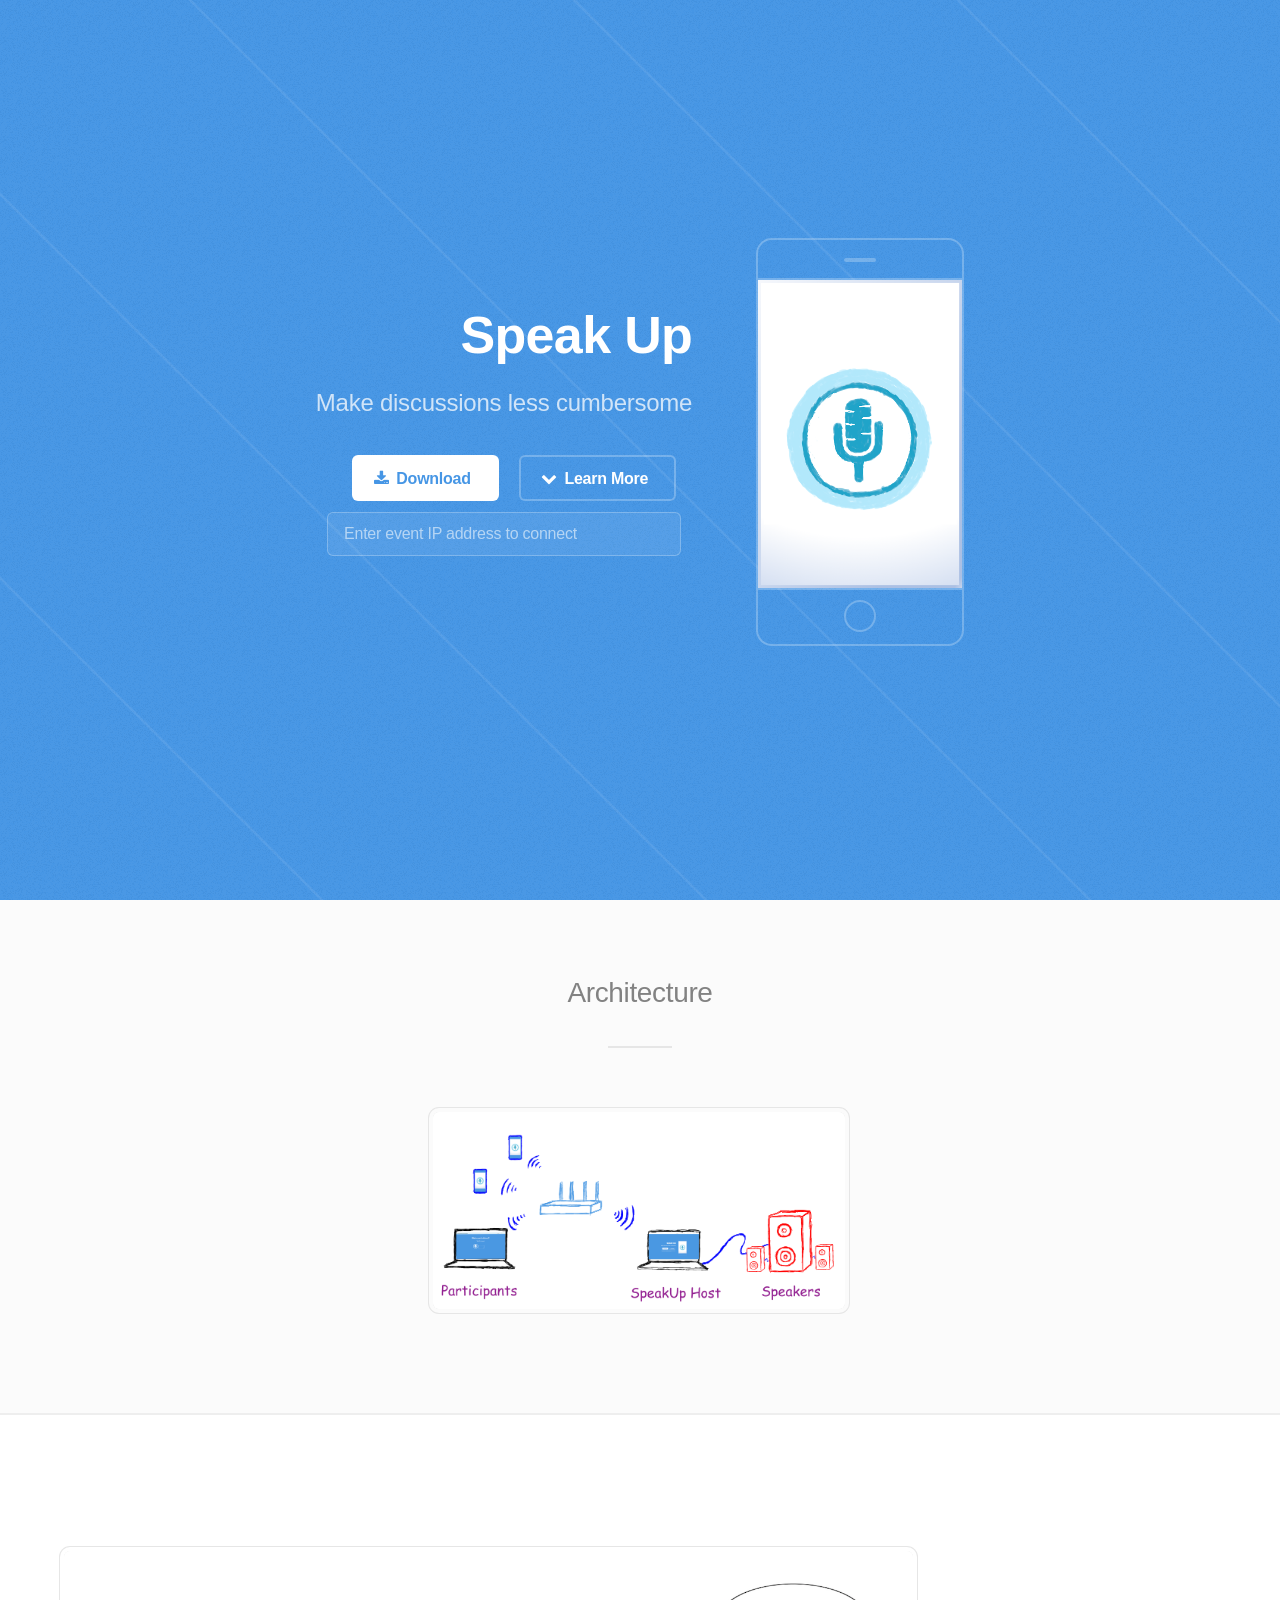
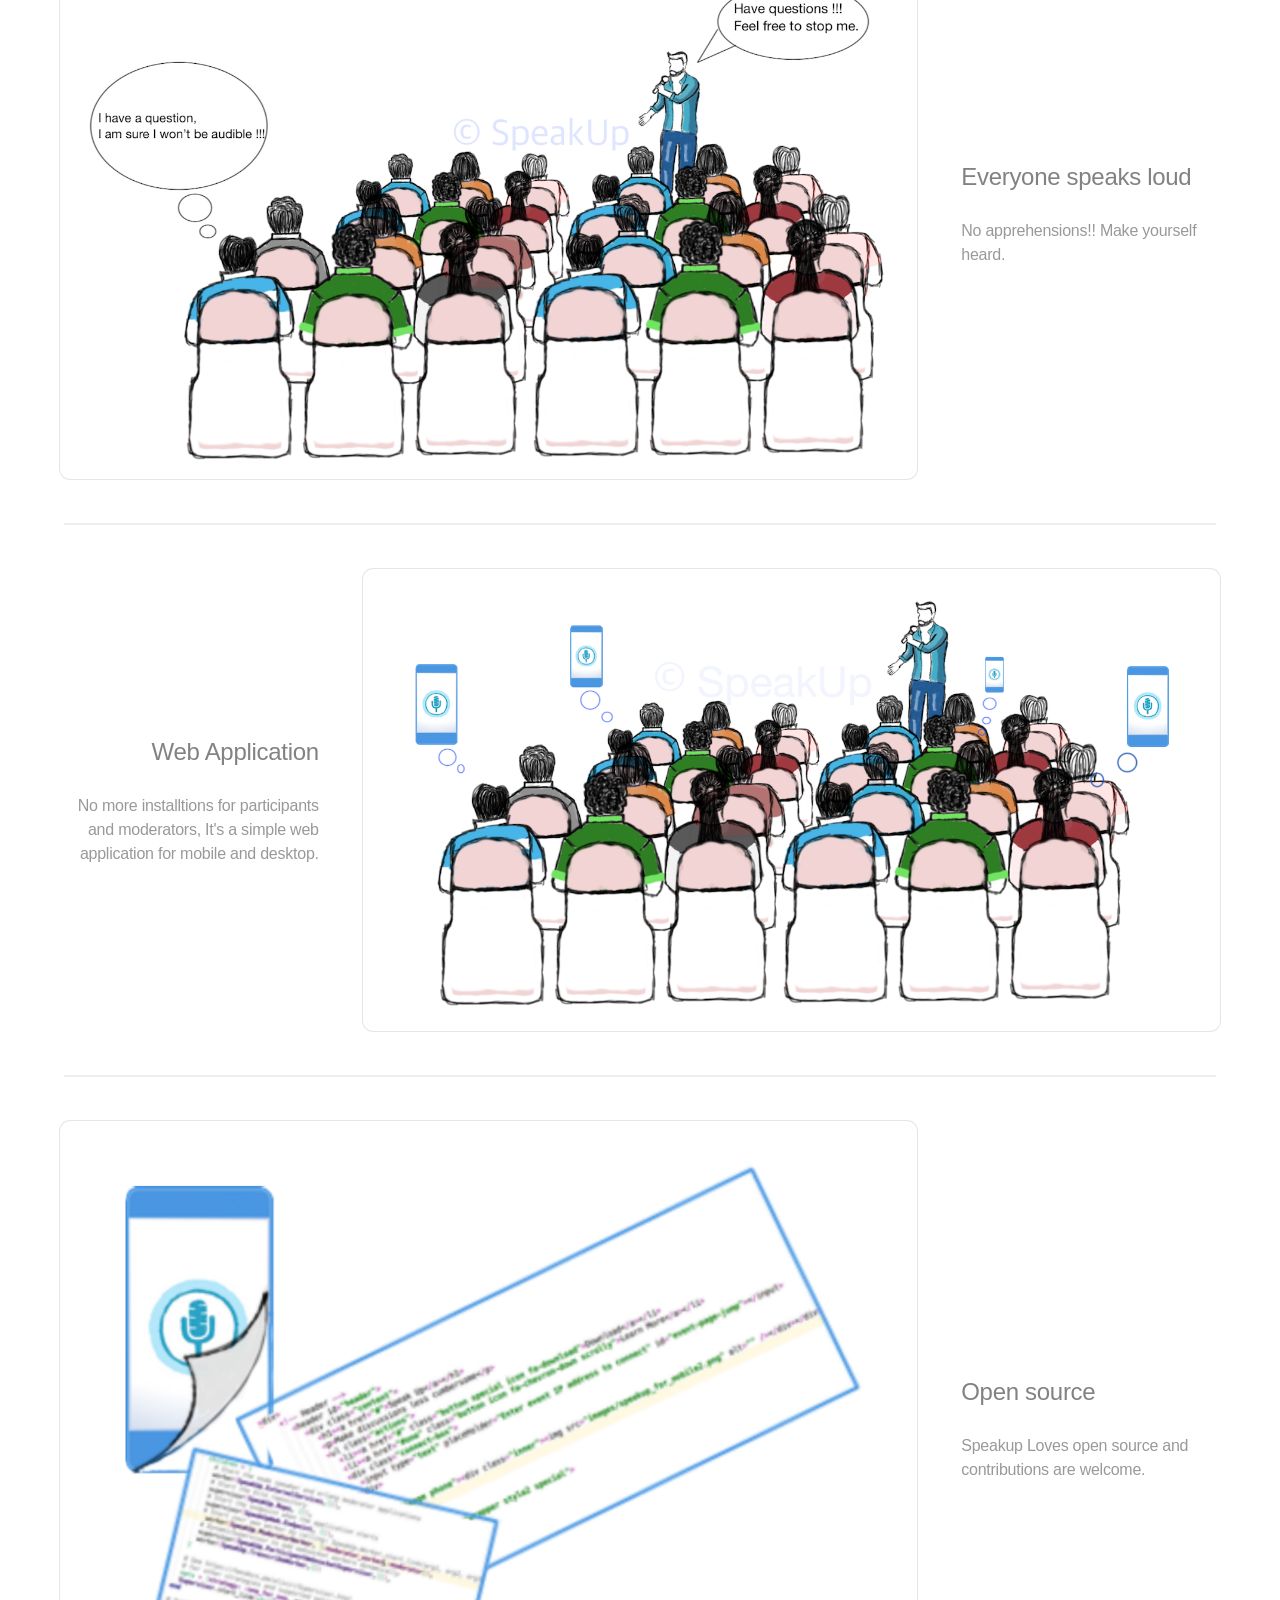
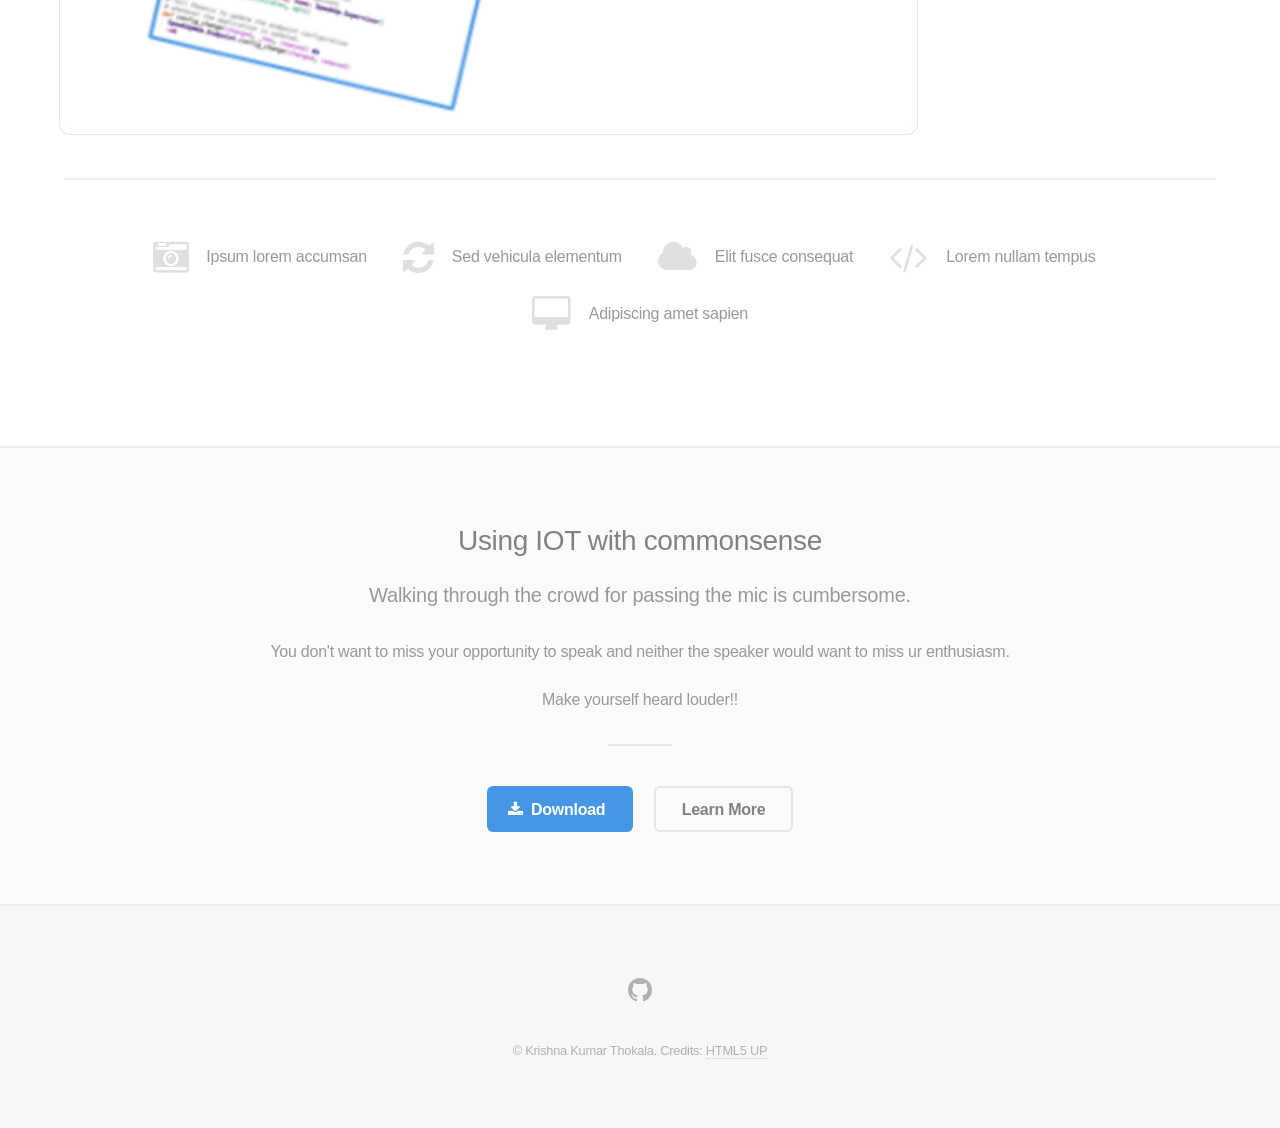
==== commit d0a9f4ec: "Update index.html" ====
--- a/docs/index.html
+++ b/docs/index.html
@@ -90,10 +90,8 @@
 			</section>
 		<!-- Footer -->
 			<footer id="footer">
-				<ul class="icons">
-					<li><a href="#" class="icon fa-twitter"><span class="label">Twitter</span></a></li>
-					<li><a href="#" class="icon fa-instagram"><span class="label">Instagram</span></a></li>					
-					<li><a href="#" class="icon fa-github"><span class="label">Github</span></a></li>
+				<ul class="icons">				
+					<li><a href="https://github.com/krishnakumar4a4/speakup_app" class="icon fa-github"><span class="label">Github</span></a></li>
 				</ul>
 				<p class="copyright">&copy; Krishna Kumar Thokala. Credits: <a href="http://html5up.net">HTML5 UP</a></p>
 			</footer>
@@ -107,4 +105,4 @@
 			<script src="assets/js/main.js"></script>
 
 	</body>
-</html>+</html>
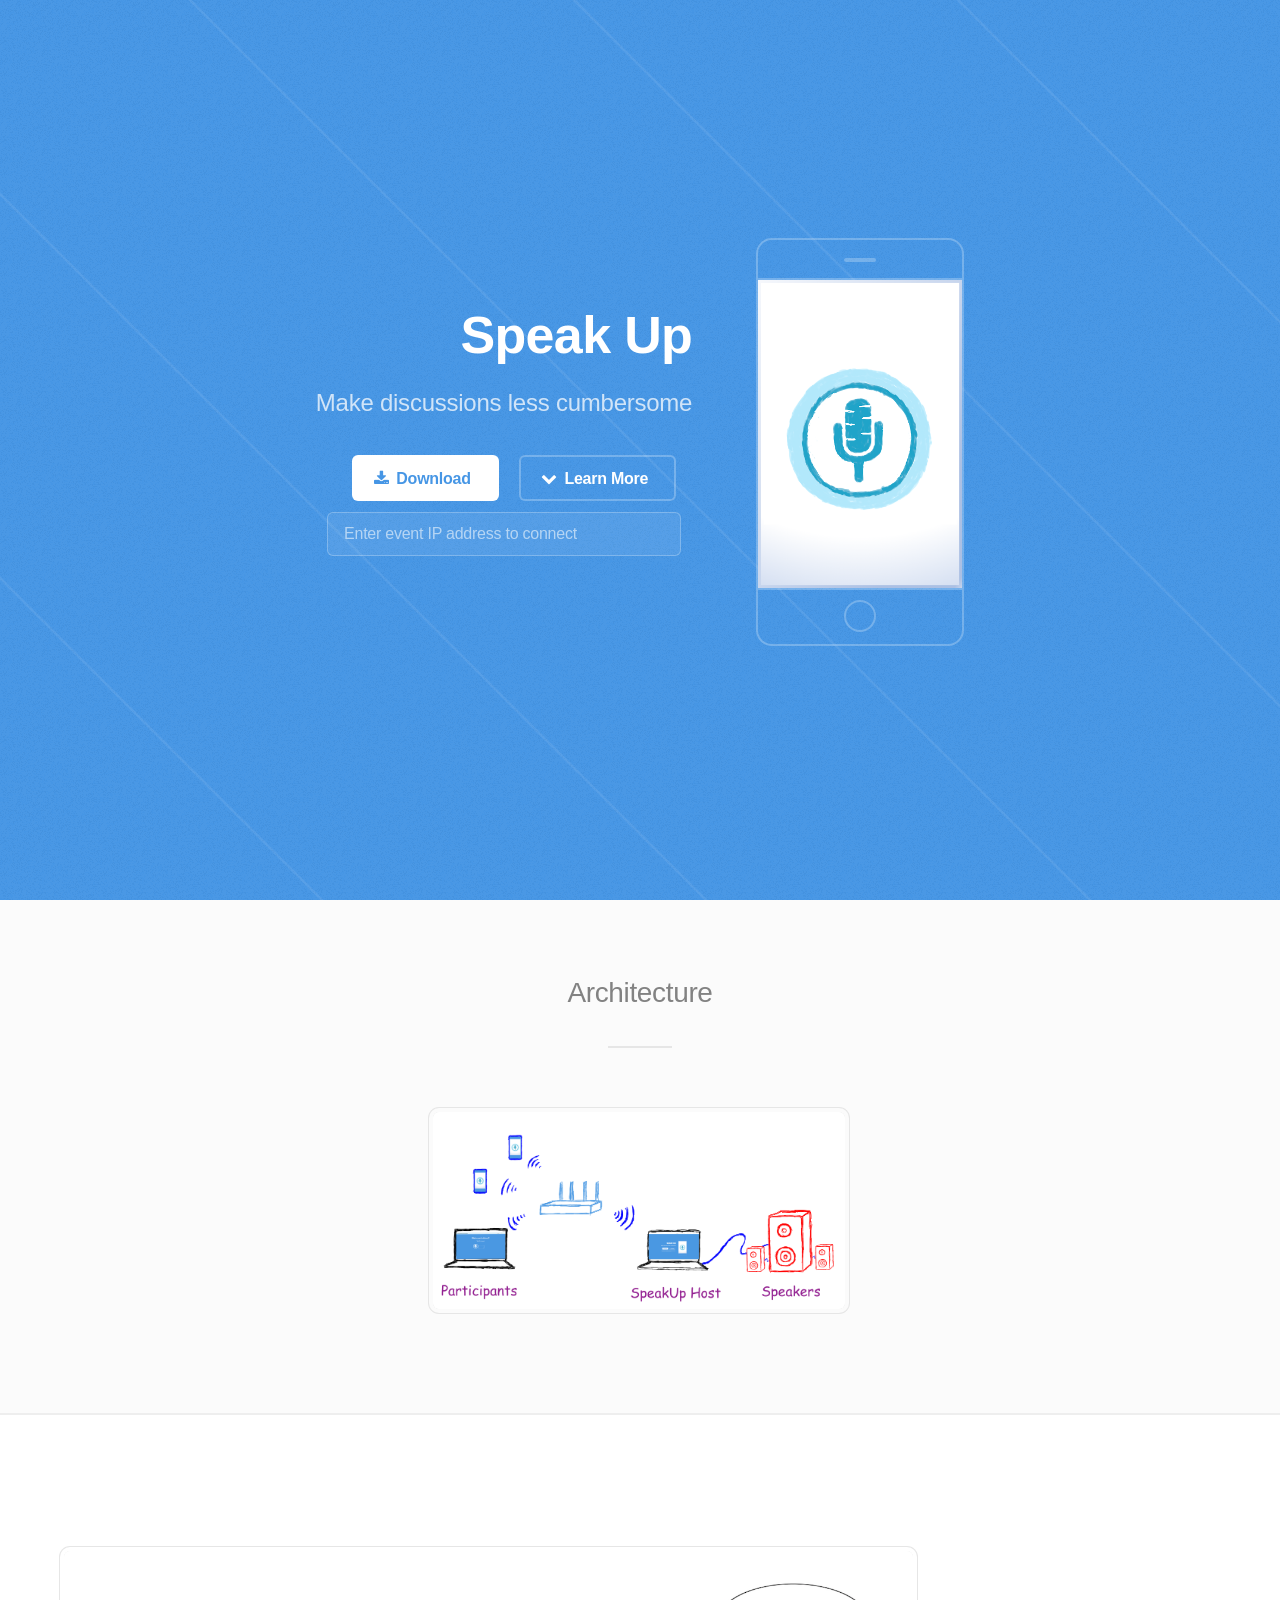
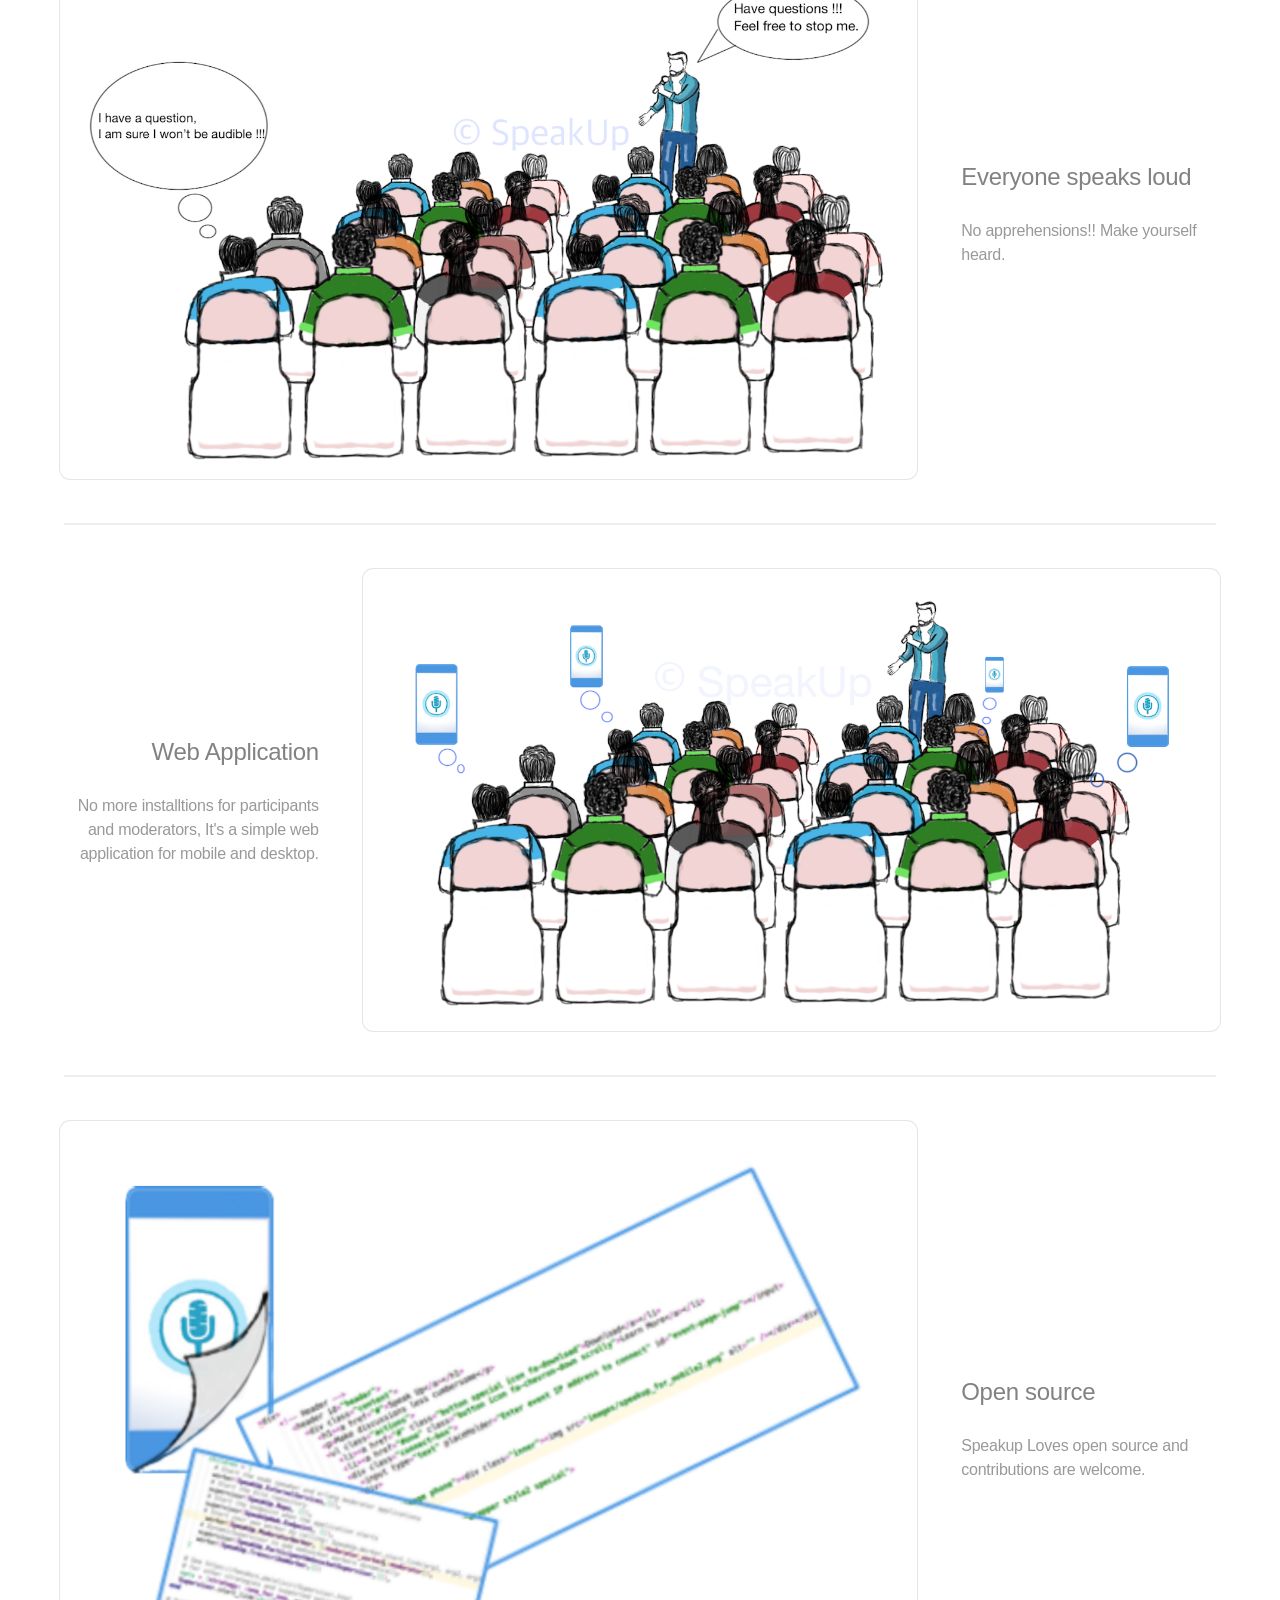
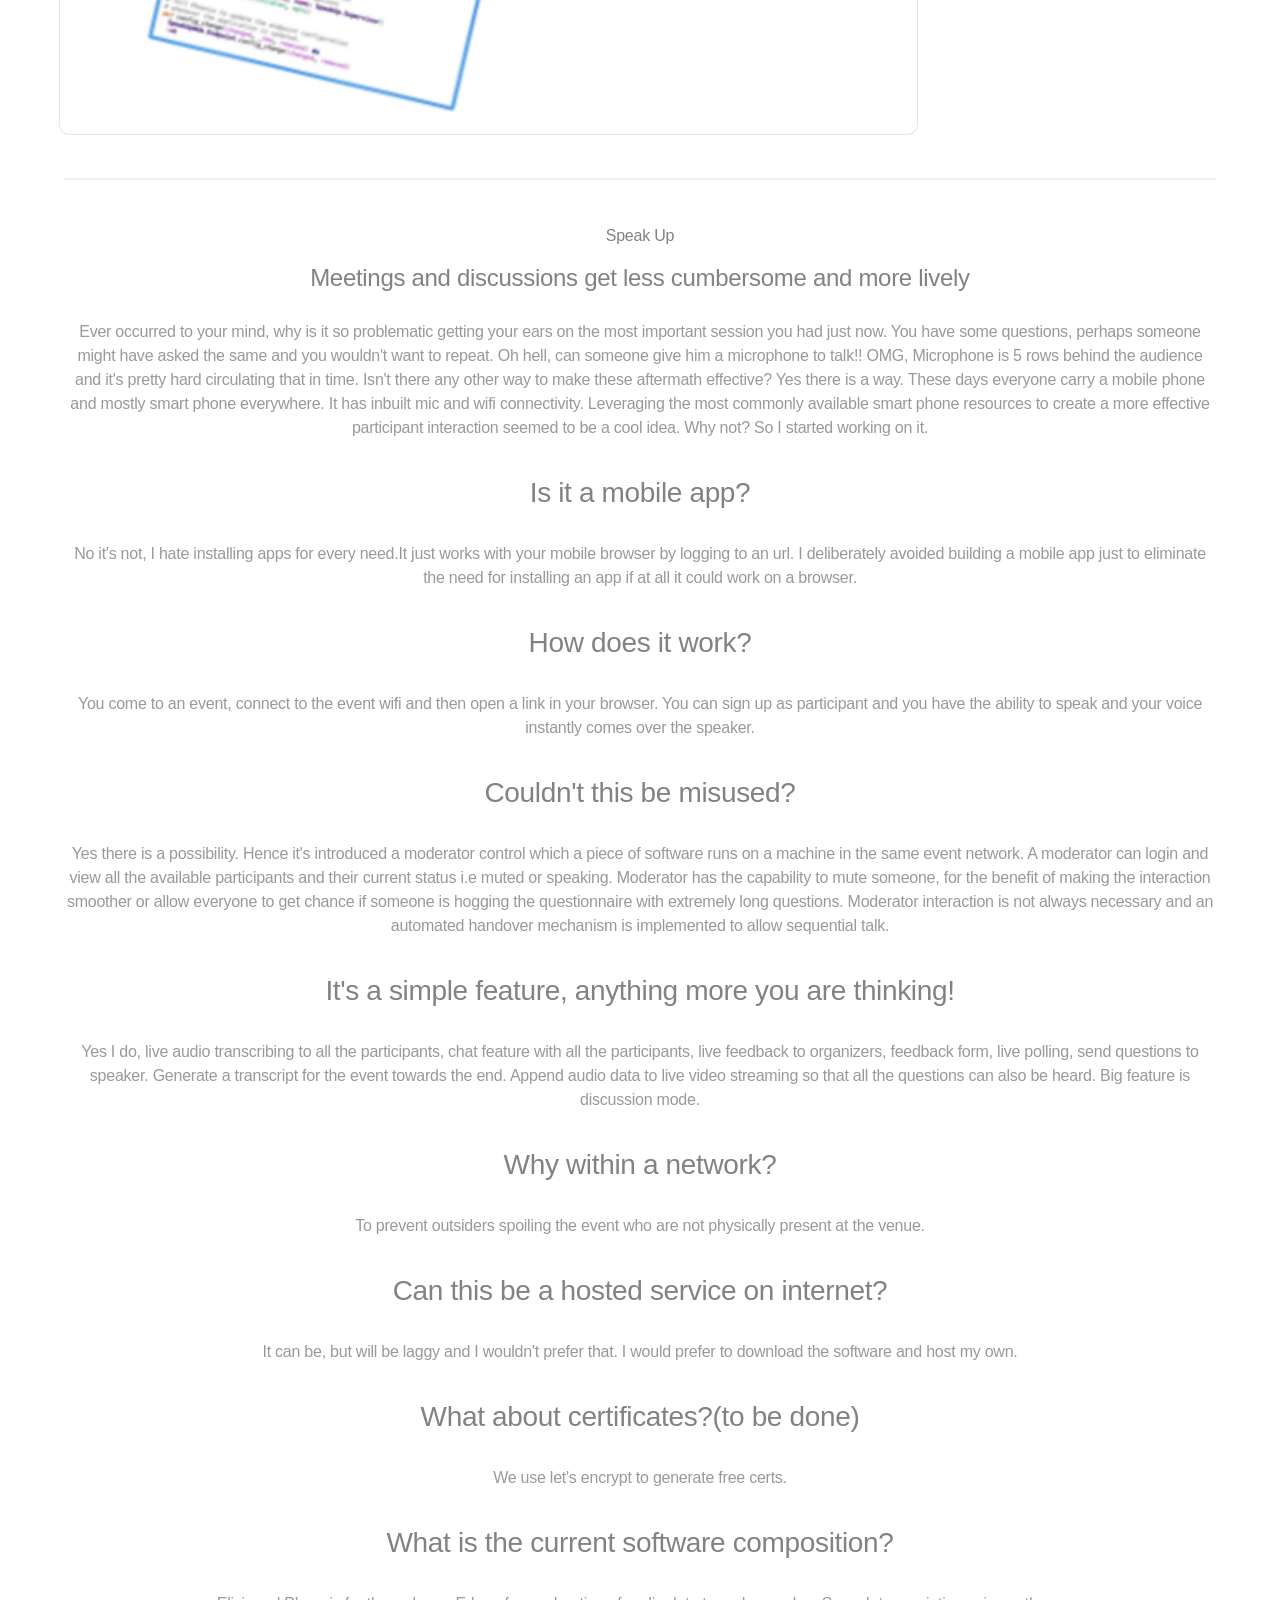
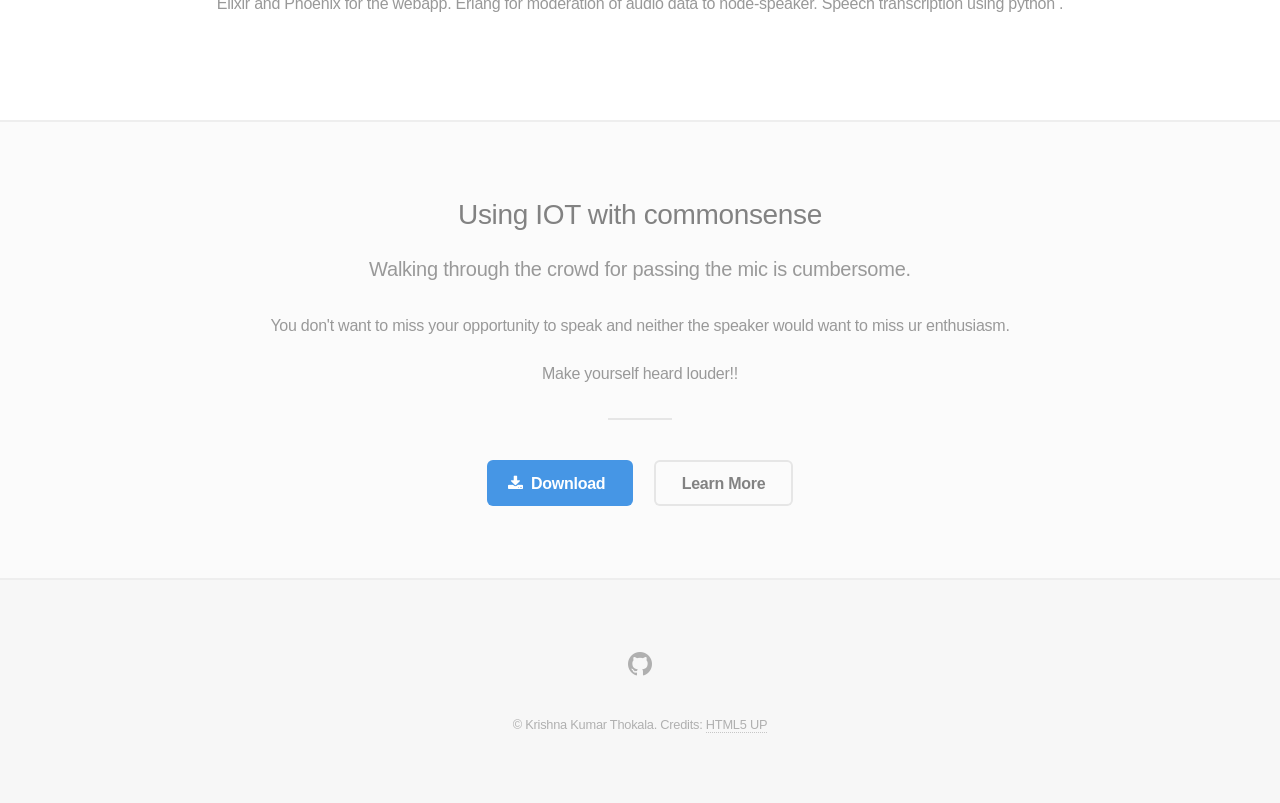
==== commit 507b0529: "Update index.html" ====
--- a/docs/index.html
+++ b/docs/index.html
@@ -64,13 +64,44 @@
 						</div>
 					</section>
 					<section class="special">
-						<ul class="icons labeled">
-							<li><span class="icon fa-camera-retro"><span class="label">Ipsum lorem accumsan</span></span></li>
-							<li><span class="icon fa-refresh"><span class="label">Sed vehicula elementum</span></span></li>
-							<li><span class="icon fa-cloud"><span class="label">Elit fusce consequat</span></span></li>
-							<li><span class="icon fa-code"><span class="label">Lorem nullam tempus</span></span></li>
-							<li><span class="icon fa-desktop"><span class="label">Adipiscing amet sapien</span></span></li>
-						</ul>
+						<h1 align="center">Speak Up</h1>
+
+<h3 align="center"> Meetings and discussions get less cumbersome and more lively </h3>
+
+<p>Ever occurred to your mind, why is it so problematic getting your ears on the most important session you had just now. You have some questions, perhaps someone might have asked the same and you wouldn't want to repeat. Oh hell, can someone give him a microphone to talk!! OMG, Microphone is 5 rows behind the audience and it's pretty hard circulating that in time. Isn't there any other way to make these aftermath effective?
+Yes there is a way. These days everyone carry a mobile phone and mostly smart phone everywhere. It has inbuilt mic and wifi connectivity. Leveraging the most commonly available smart phone resources to create a more effective participant interaction seemed to be a cool idea. Why not? So I started working on it.</p>
+
+<h2 id="isitamobileapp">Is it a mobile app?</h2>
+
+<p>No it's not, I hate installing apps for every  need.It just works with your mobile browser by logging to an url. I deliberately avoided building a mobile app just to eliminate the need for installing an app if at all it could work on a browser.</p>
+
+<h2 id="howdoesitwork">How does it work?</h2>
+
+<p>You come to an event, connect to the event wifi and then open a link in your browser. You can sign up as participant and you have the ability to speak and your voice instantly comes over the speaker.</p>
+
+<h2 id="couldntthisbemisused">Couldn't this be misused?</h2>
+
+<p>Yes there is a possibility. Hence it's introduced a moderator control which a piece of software runs on a machine in the same event network. A moderator can login and view all the available participants and their current status i.e muted or speaking. Moderator has the capability to mute someone, for the benefit of making the interaction smoother or allow everyone to get chance if someone is hogging the questionnaire with extremely long questions. Moderator interaction is not always necessary and an automated handover mechanism is implemented to allow sequential talk.</p>
+
+<h2 id="itsasimplefeatureanythingmoreyouarethinking">It's a simple feature, anything more you are thinking!</h2>
+
+<p>Yes I do, live audio transcribing to all the participants, chat feature with all the participants, live feedback to organizers, feedback form, live polling, send questions to speaker. Generate a transcript for the event towards the end. Append audio data to live video streaming so that all the questions can also be heard. Big feature is discussion mode.</p>
+
+<h2 id="whywithinanetwork">Why within a network?</h2>
+
+<p>To prevent outsiders spoiling the event who are not physically present at the venue.</p>
+
+<h2 id="canthisbeahostedserviceoninternet">Can this be a hosted service on internet?</h2>
+
+<p>It can be, but will be laggy and I wouldn't prefer that. I would prefer to download the software and host my own.</p>
+
+<h2 id="whataboutcertificatestobedone">What about certificates?(to be done)</h2>
+
+<p>We use let's encrypt to generate free certs.</p>
+
+<h2 id="whatisthecurrentsoftwarecomposition">What is the current software composition?</h2>
+
+<p>Elixir and Phoenix for the webapp. Erlang for moderation of audio data to node-speaker. Speech transcription using python .</p>
 					</section>
 				</div>
 			</section>
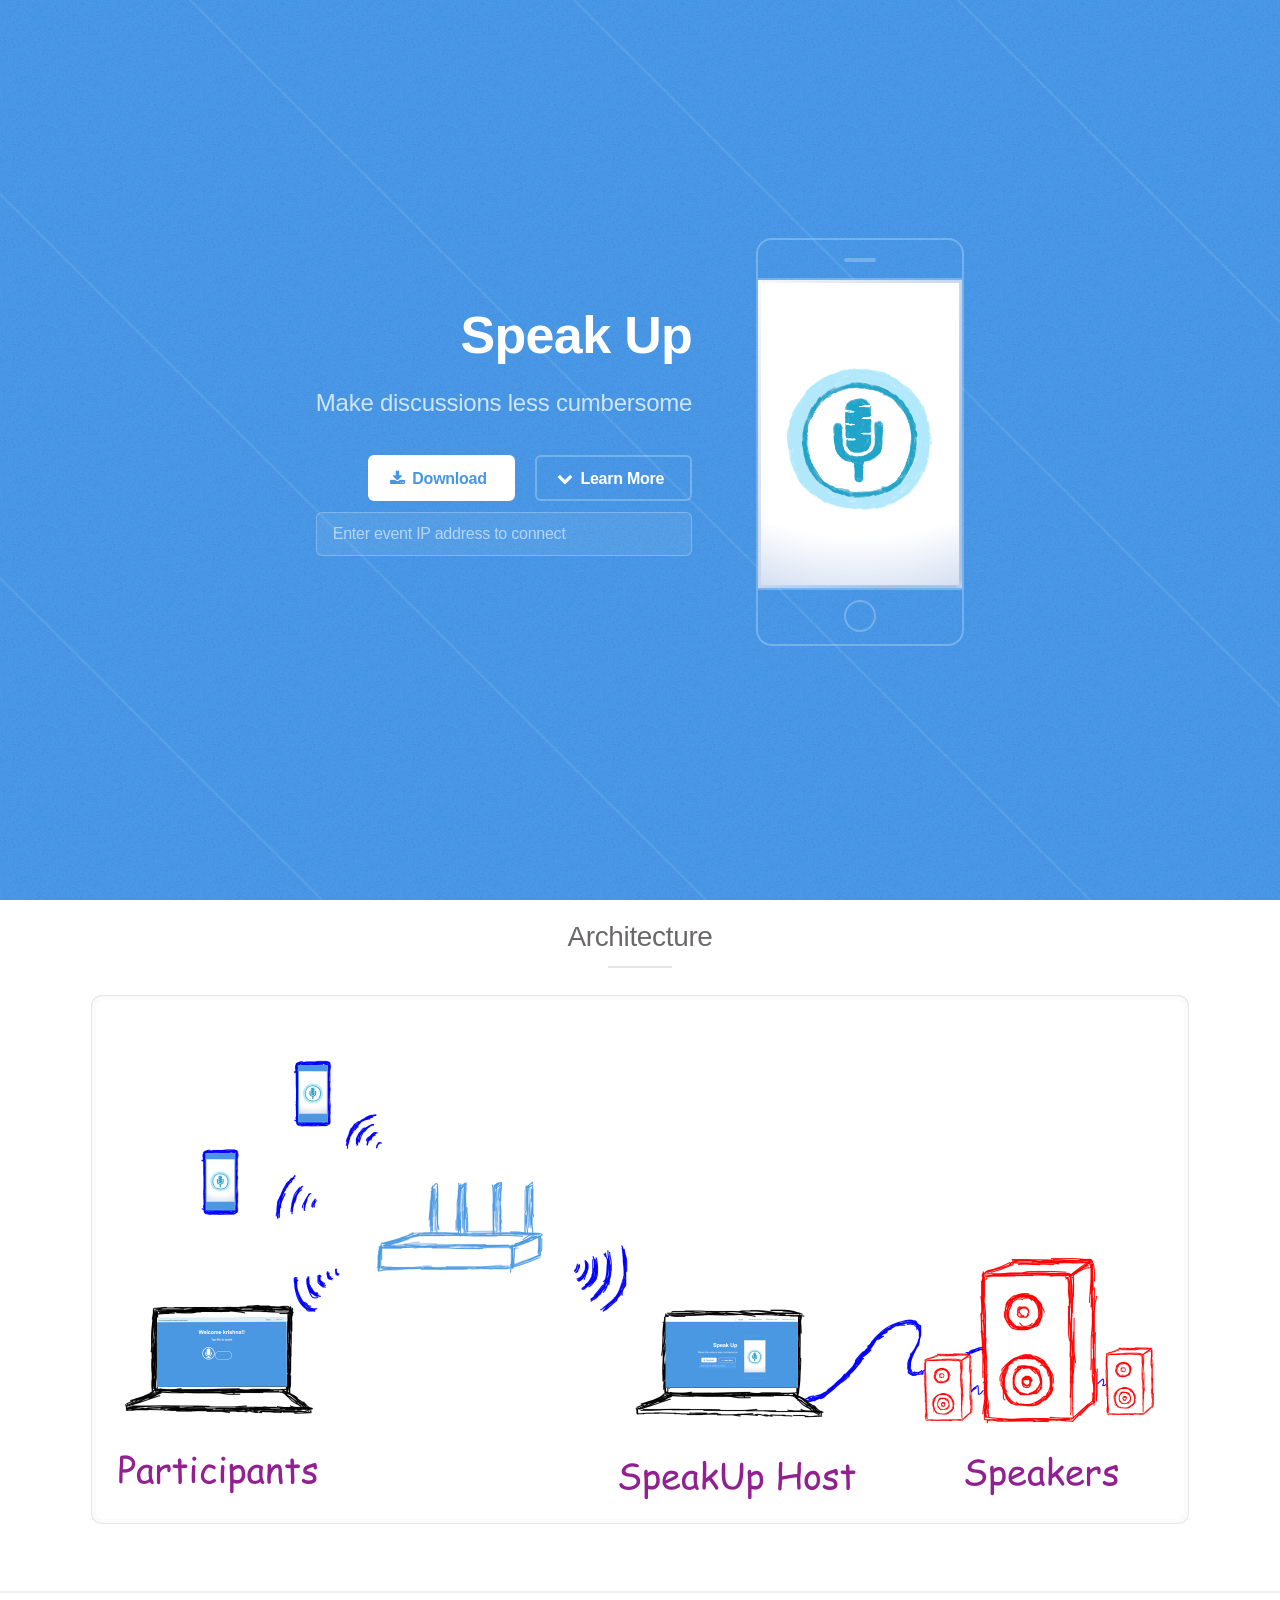
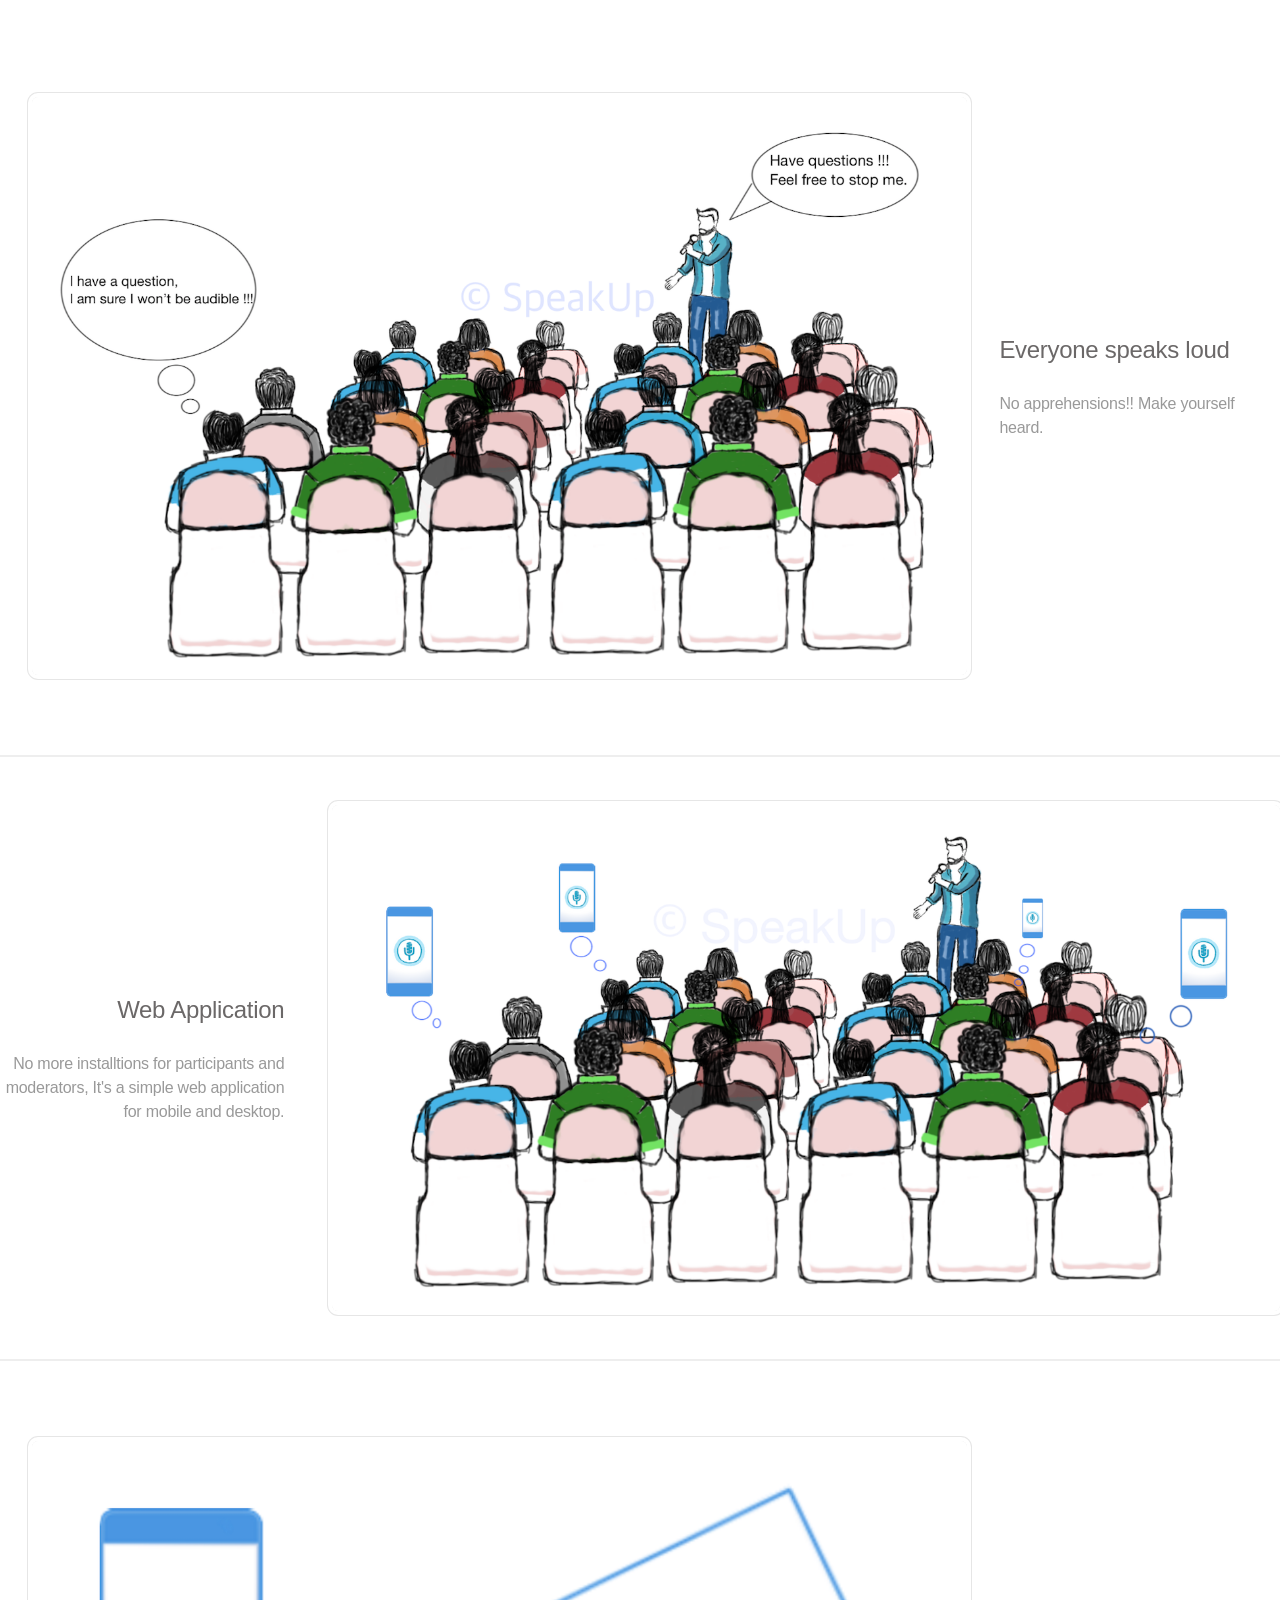
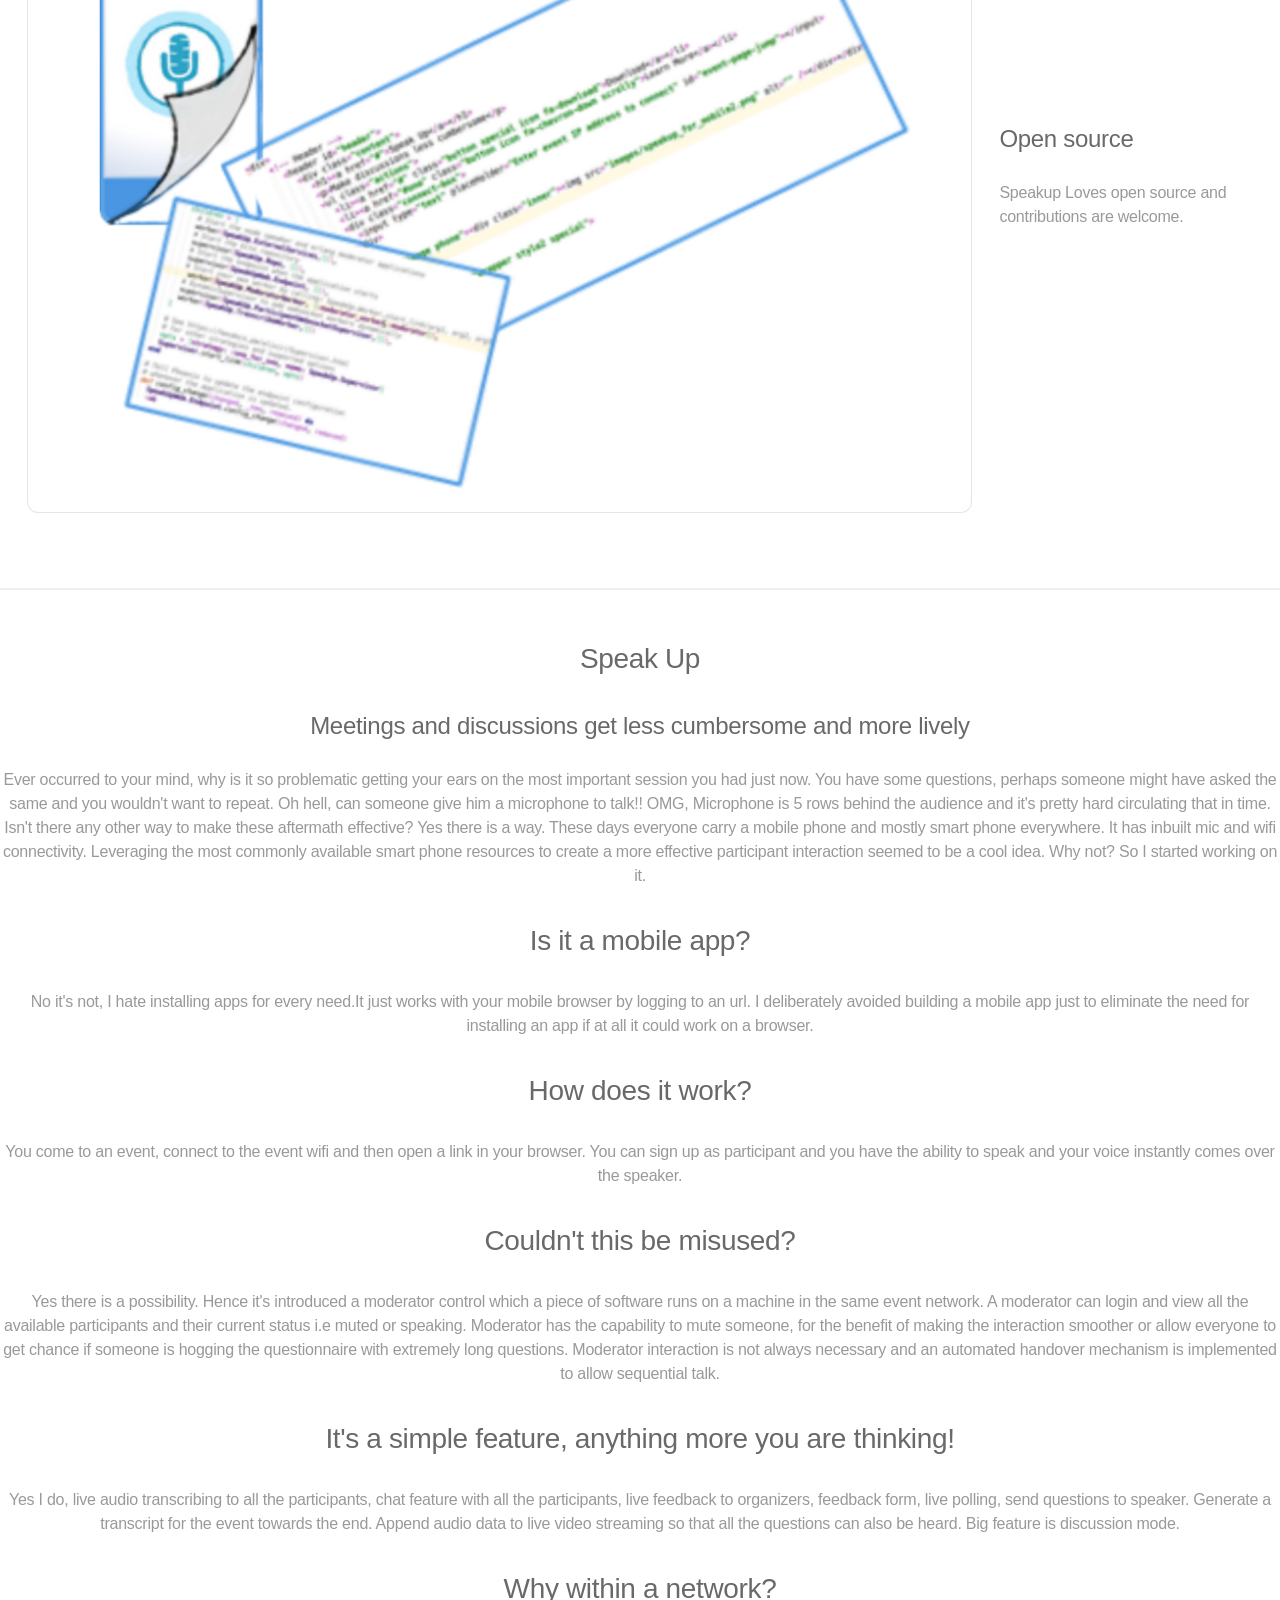
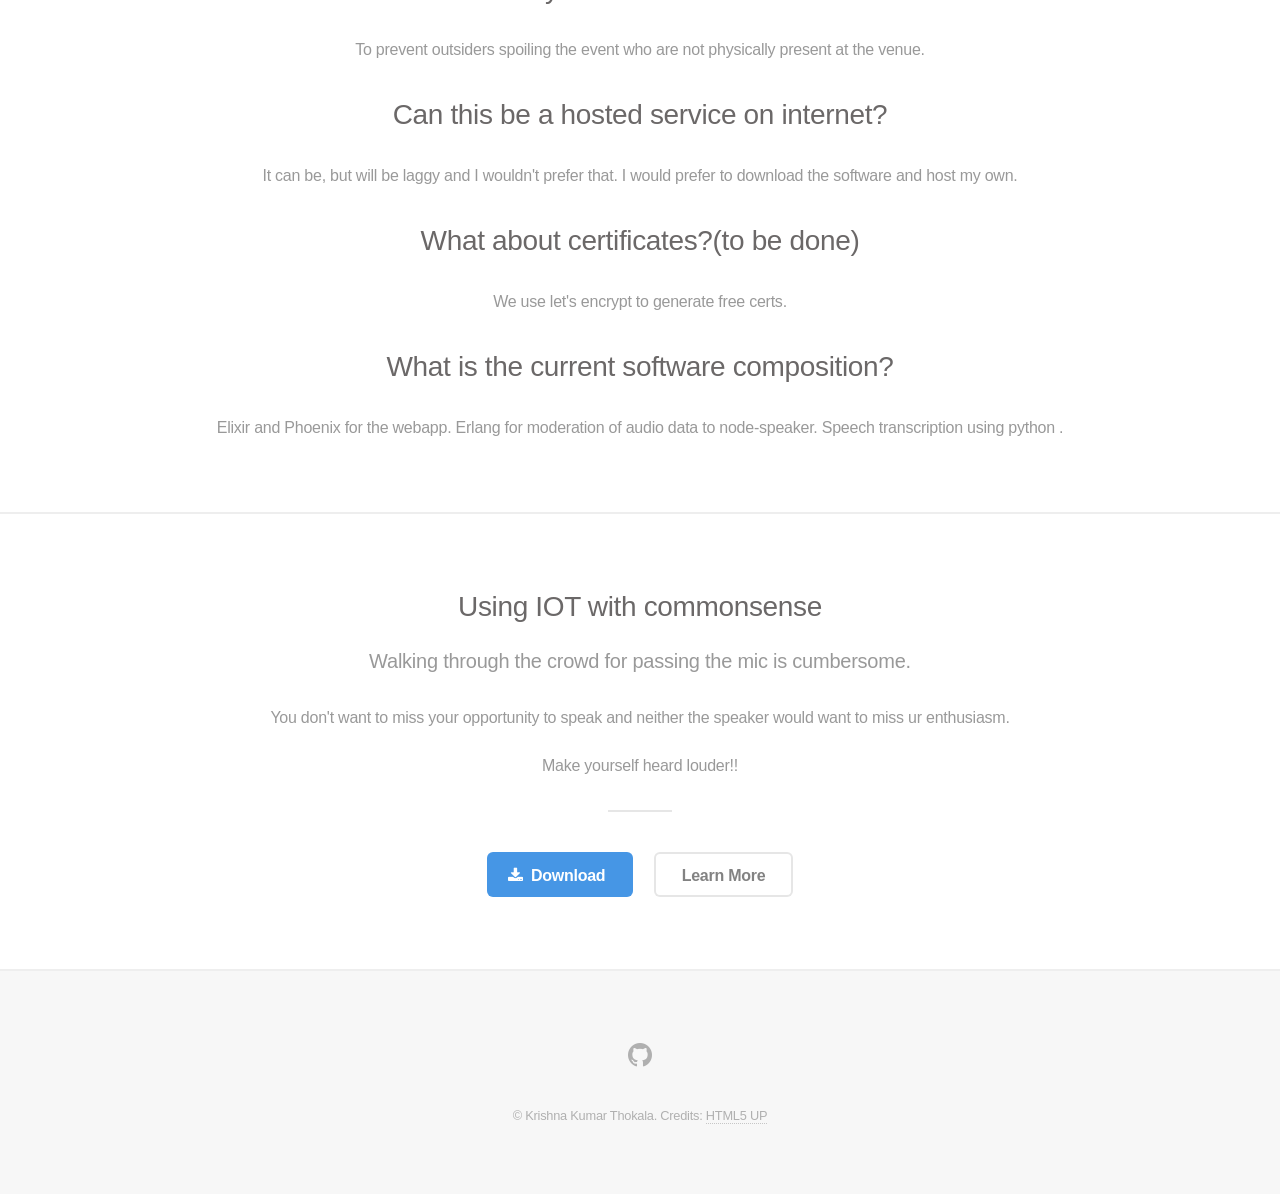
==== commit 30ac96cd: "style changes for aligning the content properly in mobile" ====
--- a/docs/index.html
+++ b/docs/index.html
@@ -18,9 +18,9 @@
 					<p>Make discussions less cumbersome</p>
 					<ul class="actions">
 						<li><a href="#" class="button special icon fa-download">Download</a></li>
-						<li><a href="#one" class="button icon fa-chevron-down scrolly">Learn More</a></li>
+						<li class="learn-more"><a href="#one" class="button icon fa-chevron-down scrolly">Learn More</a></li>
 						<div class="connect-box">
-            	<input type="text" placeHolder="Enter event IP address to connect" id="event-page-jump"></input>
+            				<input type="text" placeHolder="Enter event IP address to connect" id="event-page-jump"></input>
 						</div>
 					</ul>
 				</div>
@@ -28,7 +28,7 @@
 			</header>
 
 		<!-- One -->
-			<section id="one" class="wrapper style2 special">
+			<section id="one" class="architecture wrapper style2 special">
 				<header class="major">
 					<h2>Architecture</h2>
 				</header>
@@ -64,7 +64,7 @@
 						</div>
 					</section>
 					<section class="special">
-						<h1 align="center">Speak Up</h1>
+						<h2 align="center">Speak Up</h2>
 
 <h3 align="center"> Meetings and discussions get less cumbersome and more lively </h3>
 
--- a/docs/assets/css/main.css
+++ b/docs/assets/css/main.css
@@ -525,6 +525,10 @@
 		.\-1u\28xlarge\29 {
 			margin-left: 8.33333%;
 		}
+		.architecture-img.spotlight .image {
+			margin-left: 6em;
+			margin-right: 6em;
+		}
 
 	}
 
@@ -955,6 +959,7 @@
 		.\-1u\28medium\29 {
 			margin-left: 8.33333%;
 		}
+
 
 	}
 
@@ -2772,7 +2777,7 @@
 		.spotlight .image {
 			width: 100%;
 			/*border-radius: 100%;*/
-			margin: 0 3em 0 0;
+			margin: 2em;
 			display: block;
 		}
 
@@ -2941,7 +2946,7 @@
 		.wrapper > .inner {
 			/*margin-left: auto;*/
 			/*margin-right: auto;*/
-			margin: 5%;
+			/*margin: 5%;*/
 			/*width: 50em;*/
 		}
 
@@ -3154,7 +3159,7 @@
 			}
 
 		.wrapper.style2 {
-			background-color: #fbfbfb;
+			background-color: #ffffff;
 			color: #999999;
 		}
 
@@ -4153,13 +4158,36 @@
 	}
 
 
-/*Custom CSS*/
-.architecture-img {
-  width: 40%;
-  margin-left: 32%;
+/* Custom CSS */
+.connect-box{
+  padding: 3% 0 3%;
+  display: block;
 }
 
-.connect-box{
-  padding: 3%;
-  display: block;
+.architecture.wrapper.style2.special {
+	padding-top: 1em;
+}
+.architecture .major h2 {
+	margin: 0;
+}
+.architecture header.major:after {
+	margin-top: .5em;
+}
+.architecture header.major {
+	margin-bottom: 1em;
+}
+h1, h2, h3, h4, h5, h6,
+.wrapper.style2 h1, .wrapper.style2 h2, .wrapper.style2 h3, .wrapper.style2 h4, .wrapper.style2 h5, .wrapper.style2 h6 {
+	color: #6b6868;
+}
+.architecture-img .image {
+	margin-top: 1em;
+}
+@media screen and (max-width: 736px) and (orientation: portrait) {
+	.spotlight .image {
+		max-width: 100%;
+	}
+}
+ul.actions li.learn-more {
+	padding-right: 0;
 }
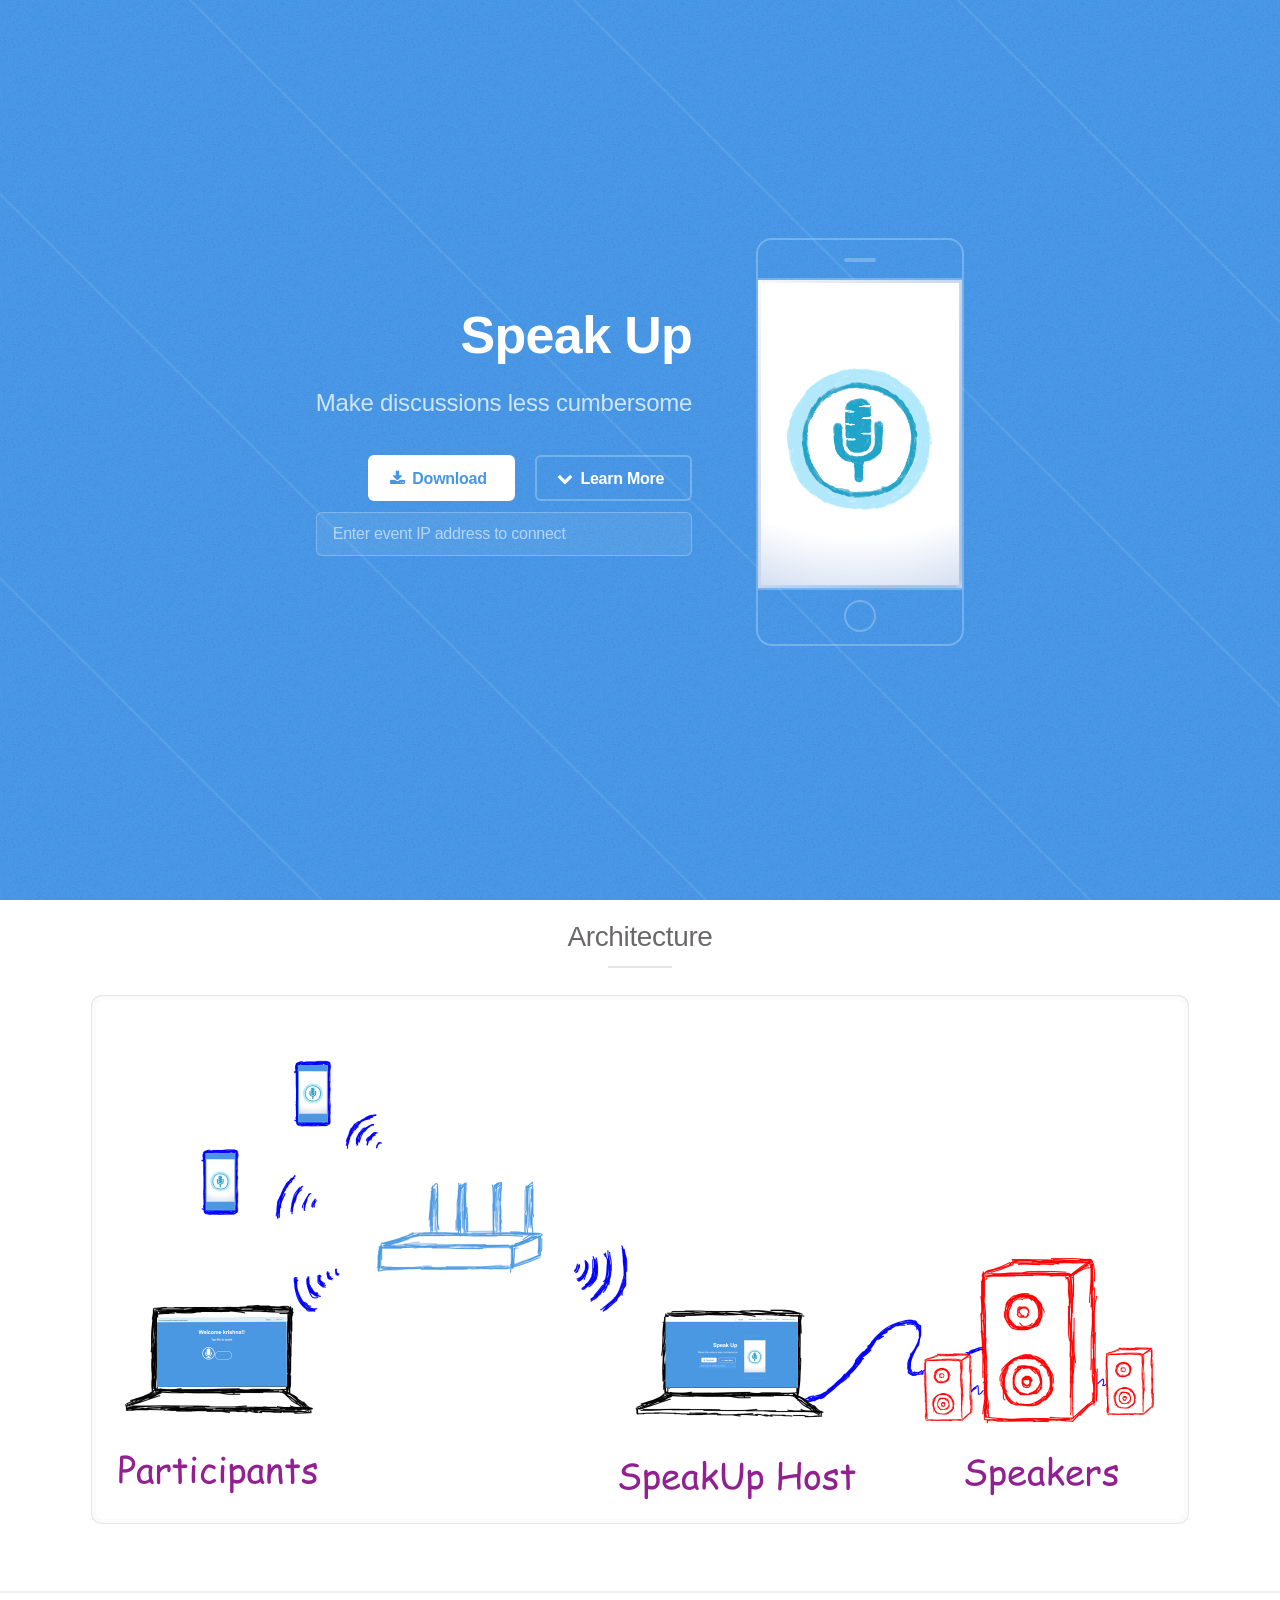
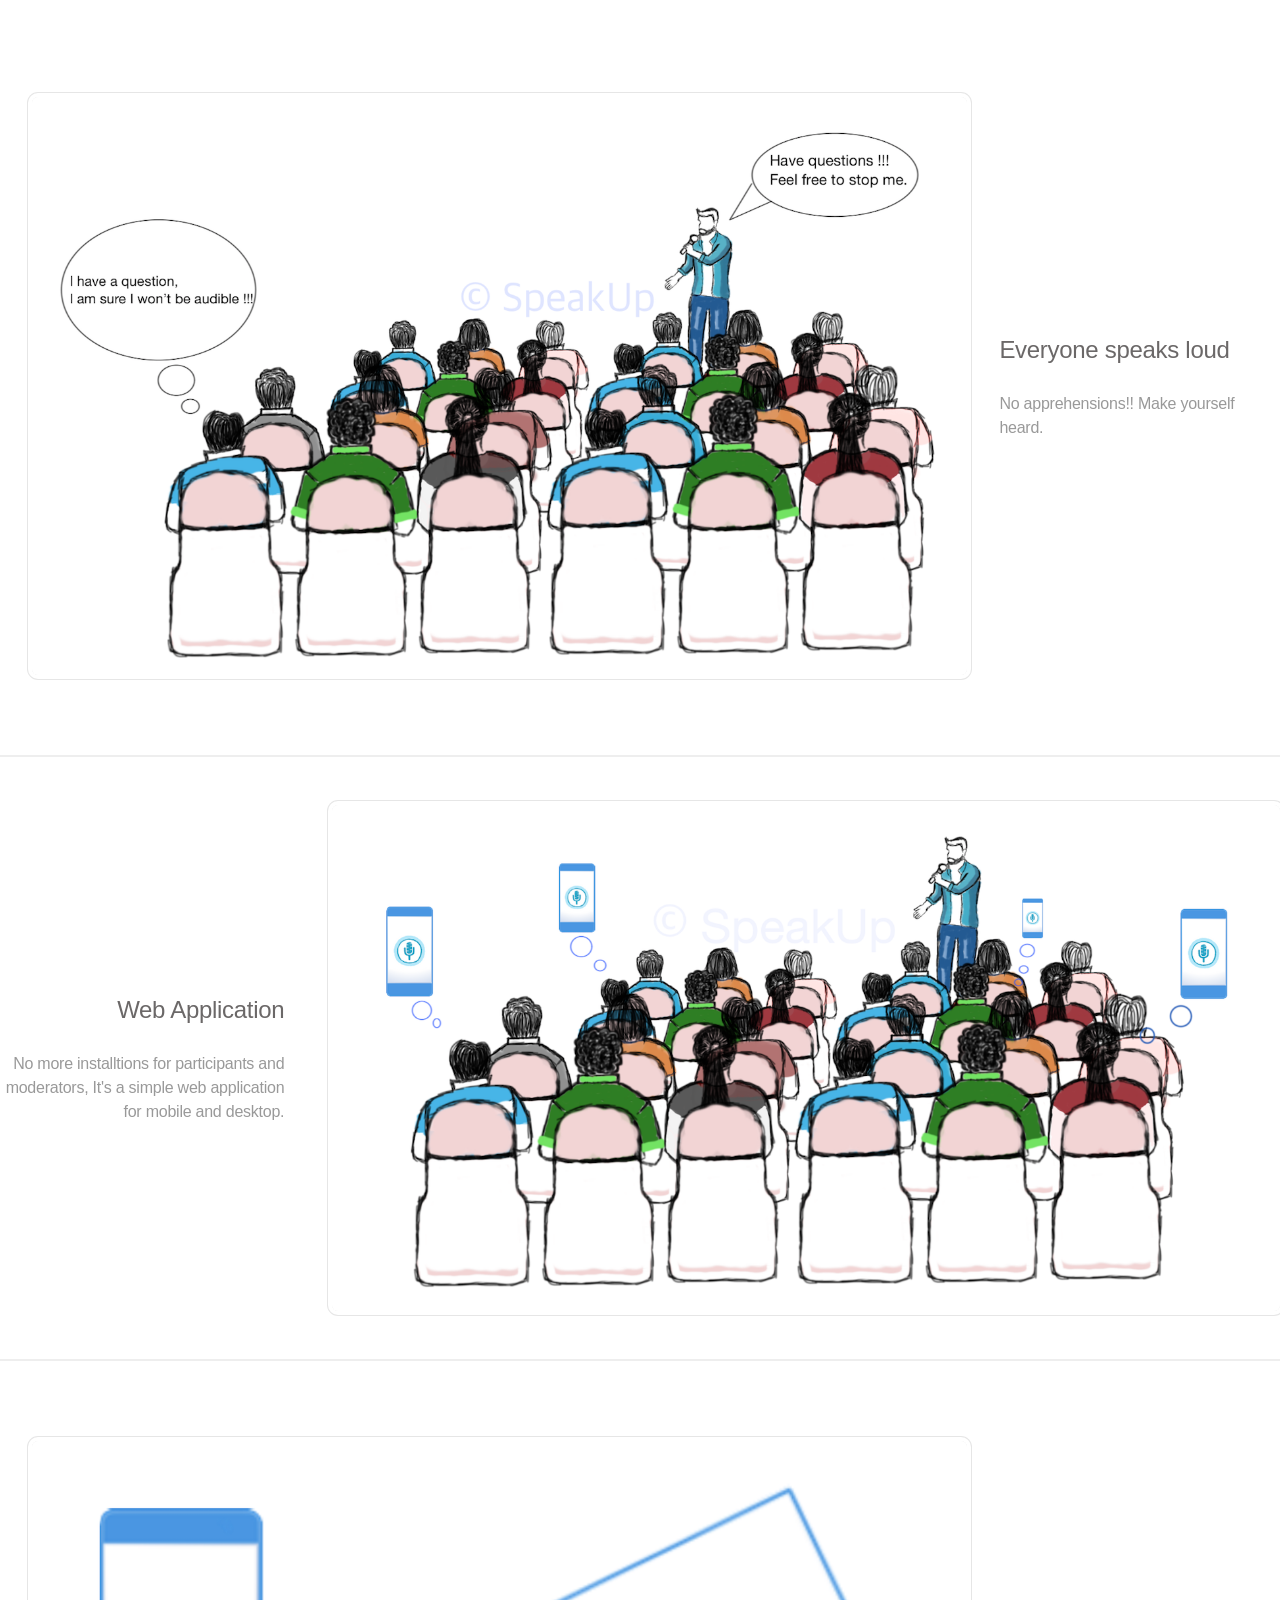
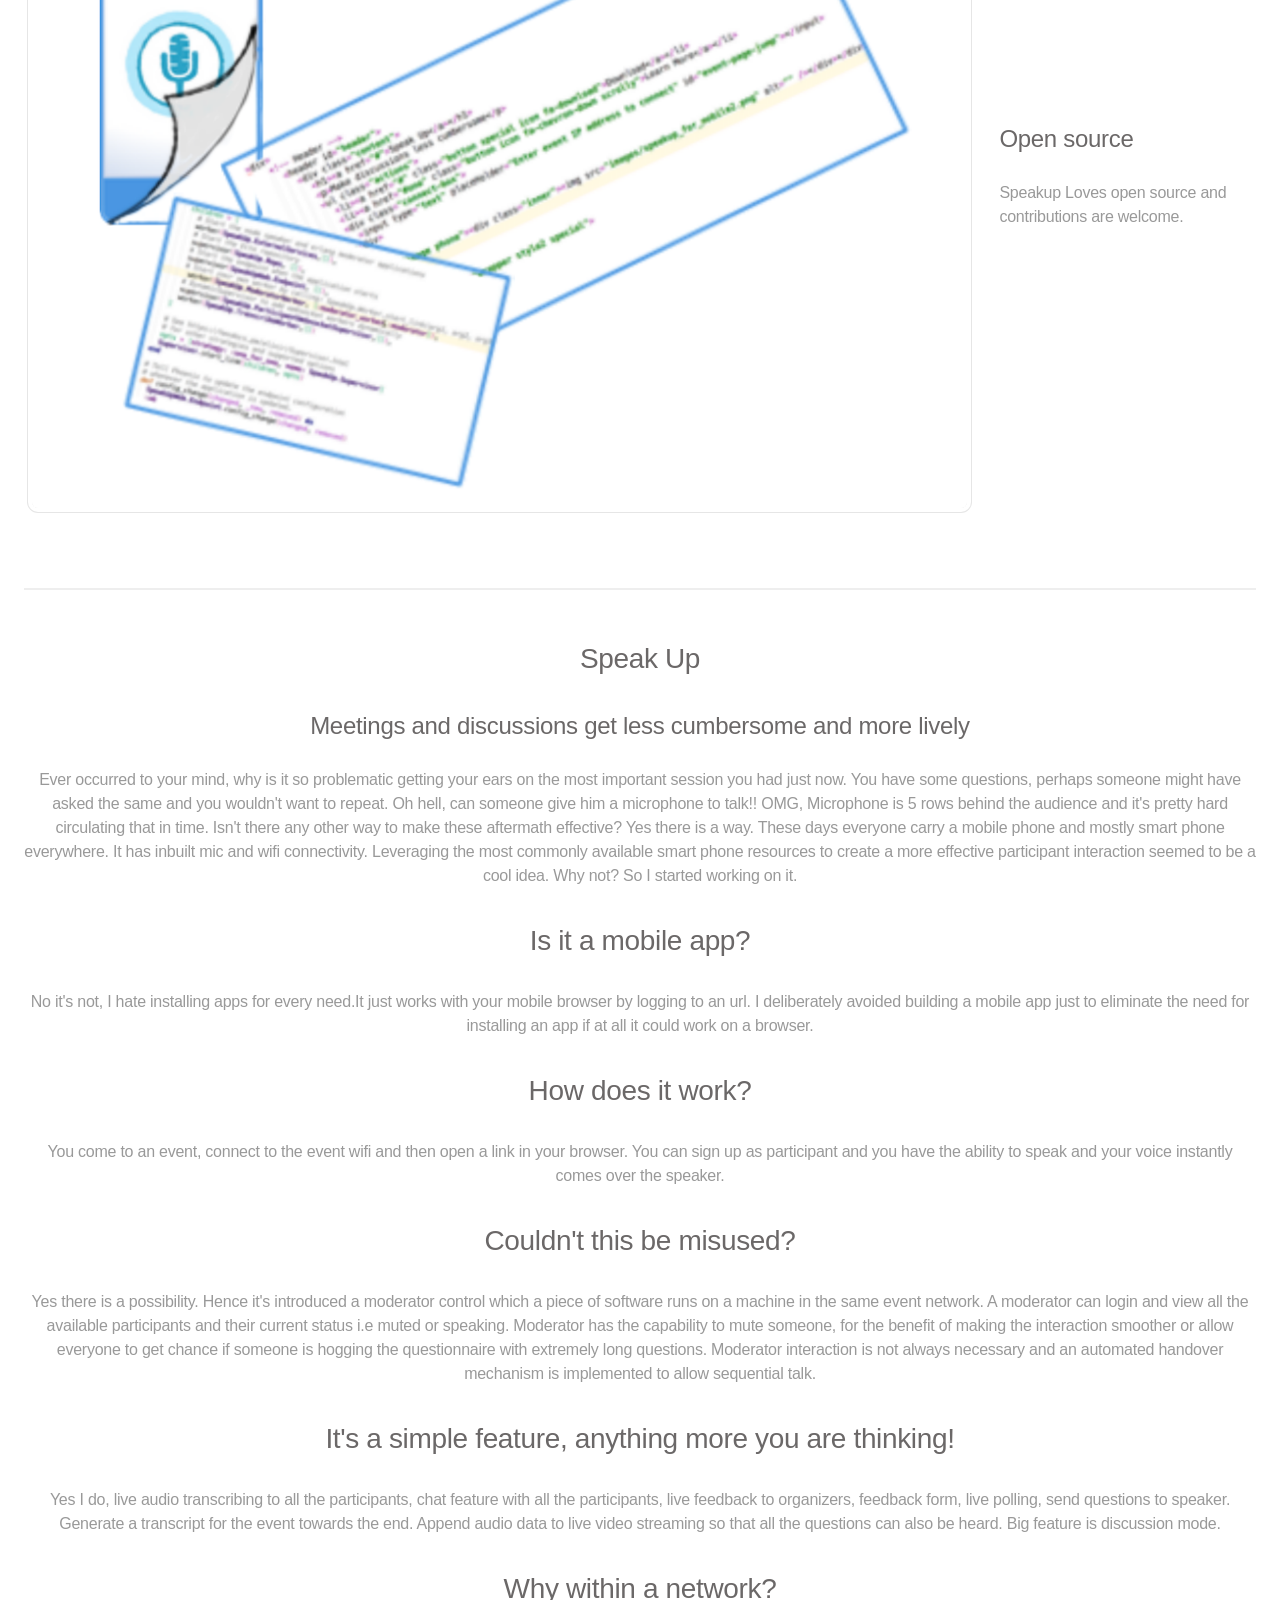
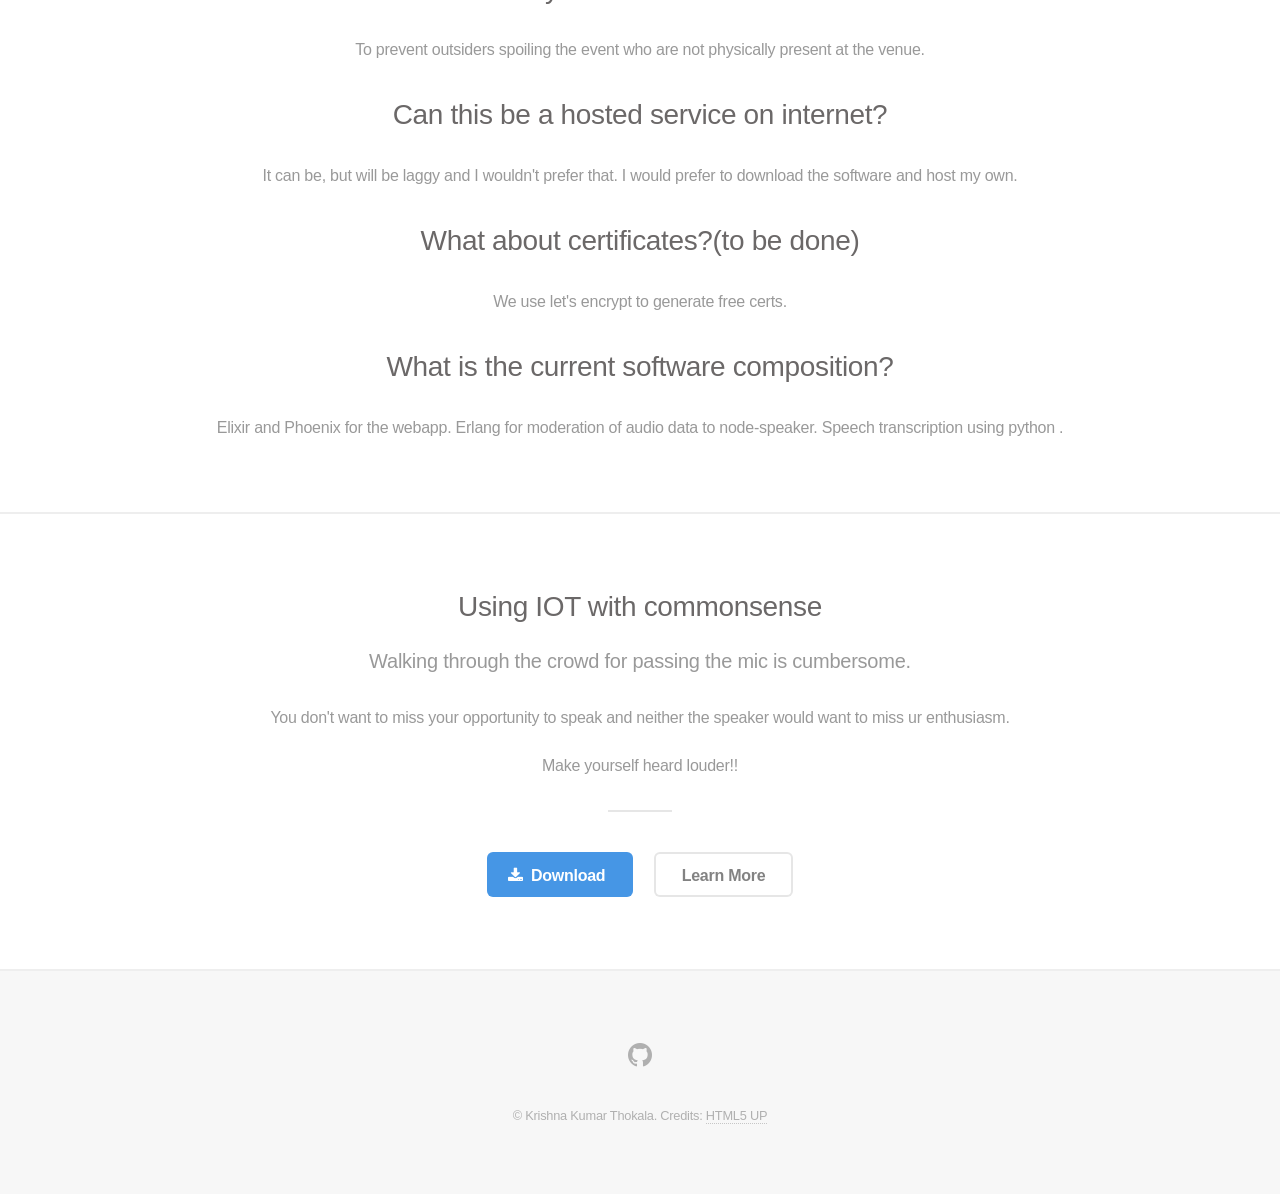
==== commit 637b0013: "style changes for aligning the content properly and formatted html page" ====
--- a/docs/index.html
+++ b/docs/index.html
@@ -63,45 +63,35 @@
 							<p>Speakup Loves open source and contributions are welcome.</p>
 						</div>
 					</section>
-					<section class="special">
+					<section class="special special-content">
 						<h2 align="center">Speak Up</h2>
+						<h3 align="center"> Meetings and discussions get less cumbersome and more lively </h3>
+						<p>Ever occurred to your mind, why is it so problematic getting your ears on the most important session you had just now. You have some questions, perhaps someone might have asked the same and you wouldn't want to repeat. Oh hell, can someone give him a microphone to talk!! OMG, Microphone is 5 rows behind the audience and it's pretty hard circulating that in time. Isn't there any other way to make these aftermath effective?
+						Yes there is a way. These days everyone carry a mobile phone and mostly smart phone everywhere. It has inbuilt mic and wifi connectivity. Leveraging the most commonly available smart phone resources to create a more effective participant interaction seemed to be a cool idea. Why not? So I started working on it.</p>
 
-<h3 align="center"> Meetings and discussions get less cumbersome and more lively </h3>
+						<h2 id="isitamobileapp">Is it a mobile app?</h2>
+						<p>No it's not, I hate installing apps for every  need.It just works with your mobile browser by logging to an url. I deliberately avoided building a mobile app just to eliminate the need for installing an app if at all it could work on a browser.</p>
 
-<p>Ever occurred to your mind, why is it so problematic getting your ears on the most important session you had just now. You have some questions, perhaps someone might have asked the same and you wouldn't want to repeat. Oh hell, can someone give him a microphone to talk!! OMG, Microphone is 5 rows behind the audience and it's pretty hard circulating that in time. Isn't there any other way to make these aftermath effective?
-Yes there is a way. These days everyone carry a mobile phone and mostly smart phone everywhere. It has inbuilt mic and wifi connectivity. Leveraging the most commonly available smart phone resources to create a more effective participant interaction seemed to be a cool idea. Why not? So I started working on it.</p>
+						<h2 id="howdoesitwork">How does it work?</h2>
+						<p>You come to an event, connect to the event wifi and then open a link in your browser. You can sign up as participant and you have the ability to speak and your voice instantly comes over the speaker.</p>
 
-<h2 id="isitamobileapp">Is it a mobile app?</h2>
+						<h2 id="couldntthisbemisused">Couldn't this be misused?</h2>
+						<p>Yes there is a possibility. Hence it's introduced a moderator control which a piece of software runs on a machine in the same event network. A moderator can login and view all the available participants and their current status i.e muted or speaking. Moderator has the capability to mute someone, for the benefit of making the interaction smoother or allow everyone to get chance if someone is hogging the questionnaire with extremely long questions. Moderator interaction is not always necessary and an automated handover mechanism is implemented to allow sequential talk.</p>
 
-<p>No it's not, I hate installing apps for every  need.It just works with your mobile browser by logging to an url. I deliberately avoided building a mobile app just to eliminate the need for installing an app if at all it could work on a browser.</p>
+						<h2 id="itsasimplefeatureanythingmoreyouarethinking">It's a simple feature, anything more you are thinking!</h2>
+						<p>Yes I do, live audio transcribing to all the participants, chat feature with all the participants, live feedback to organizers, feedback form, live polling, send questions to speaker. Generate a transcript for the event towards the end. Append audio data to live video streaming so that all the questions can also be heard. Big feature is discussion mode.</p>
 
-<h2 id="howdoesitwork">How does it work?</h2>
+						<h2 id="whywithinanetwork">Why within a network?</h2>
+						<p>To prevent outsiders spoiling the event who are not physically present at the venue.</p>
 
-<p>You come to an event, connect to the event wifi and then open a link in your browser. You can sign up as participant and you have the ability to speak and your voice instantly comes over the speaker.</p>
+						<h2 id="canthisbeahostedserviceoninternet">Can this be a hosted service on internet?</h2>
+						<p>It can be, but will be laggy and I wouldn't prefer that. I would prefer to download the software and host my own.</p>
 
-<h2 id="couldntthisbemisused">Couldn't this be misused?</h2>
+						<h2 id="whataboutcertificatestobedone">What about certificates?(to be done)</h2>
+						<p>We use let's encrypt to generate free certs.</p>
 
-<p>Yes there is a possibility. Hence it's introduced a moderator control which a piece of software runs on a machine in the same event network. A moderator can login and view all the available participants and their current status i.e muted or speaking. Moderator has the capability to mute someone, for the benefit of making the interaction smoother or allow everyone to get chance if someone is hogging the questionnaire with extremely long questions. Moderator interaction is not always necessary and an automated handover mechanism is implemented to allow sequential talk.</p>
-
-<h2 id="itsasimplefeatureanythingmoreyouarethinking">It's a simple feature, anything more you are thinking!</h2>
-
-<p>Yes I do, live audio transcribing to all the participants, chat feature with all the participants, live feedback to organizers, feedback form, live polling, send questions to speaker. Generate a transcript for the event towards the end. Append audio data to live video streaming so that all the questions can also be heard. Big feature is discussion mode.</p>
-
-<h2 id="whywithinanetwork">Why within a network?</h2>
-
-<p>To prevent outsiders spoiling the event who are not physically present at the venue.</p>
-
-<h2 id="canthisbeahostedserviceoninternet">Can this be a hosted service on internet?</h2>
-
-<p>It can be, but will be laggy and I wouldn't prefer that. I would prefer to download the software and host my own.</p>
-
-<h2 id="whataboutcertificatestobedone">What about certificates?(to be done)</h2>
-
-<p>We use let's encrypt to generate free certs.</p>
-
-<h2 id="whatisthecurrentsoftwarecomposition">What is the current software composition?</h2>
-
-<p>Elixir and Phoenix for the webapp. Erlang for moderation of audio data to node-speaker. Speech transcription using python .</p>
+						<h2 id="whatisthecurrentsoftwarecomposition">What is the current software composition?</h2>
+						<p>Elixir and Phoenix for the webapp. Erlang for moderation of audio data to node-speaker. Speech transcription using python .</p>
 					</section>
 				</div>
 			</section>
@@ -111,8 +101,8 @@
 				<header class="major">
 					<h2>Using IOT with commonsense</h2>
 					<p>Walking through the crowd for passing the mic is cumbersome.</p>
-<p>You don't want to miss your opportunity to speak and neither the speaker would want to miss ur enthusiasm. </p>
-<p>Make yourself heard louder!!</p>
+					<p>You don't want to miss your opportunity to speak and neither the speaker would want to miss ur enthusiasm. </p>
+					<p>Make yourself heard louder!!</p>
 				</header>
 				<ul class="actions">
 					<li><a href="#" class="button special icon fa-download">Download</a></li>
--- a/docs/assets/css/main.css
+++ b/docs/assets/css/main.css
@@ -529,6 +529,10 @@
 			margin-left: 6em;
 			margin-right: 6em;
 		}
+		.special-content {
+			margin-left: 1.5em;
+			margin-right: 1.5em;
+		}
 
 	}
 
@@ -743,6 +747,10 @@
 
 		.\-1u\28large\29 {
 			margin-left: 8.33333%;
+		}
+		.special-content {
+			margin-left: 1.5em;
+			margin-right: 1.5em;
 		}
 
 	}
